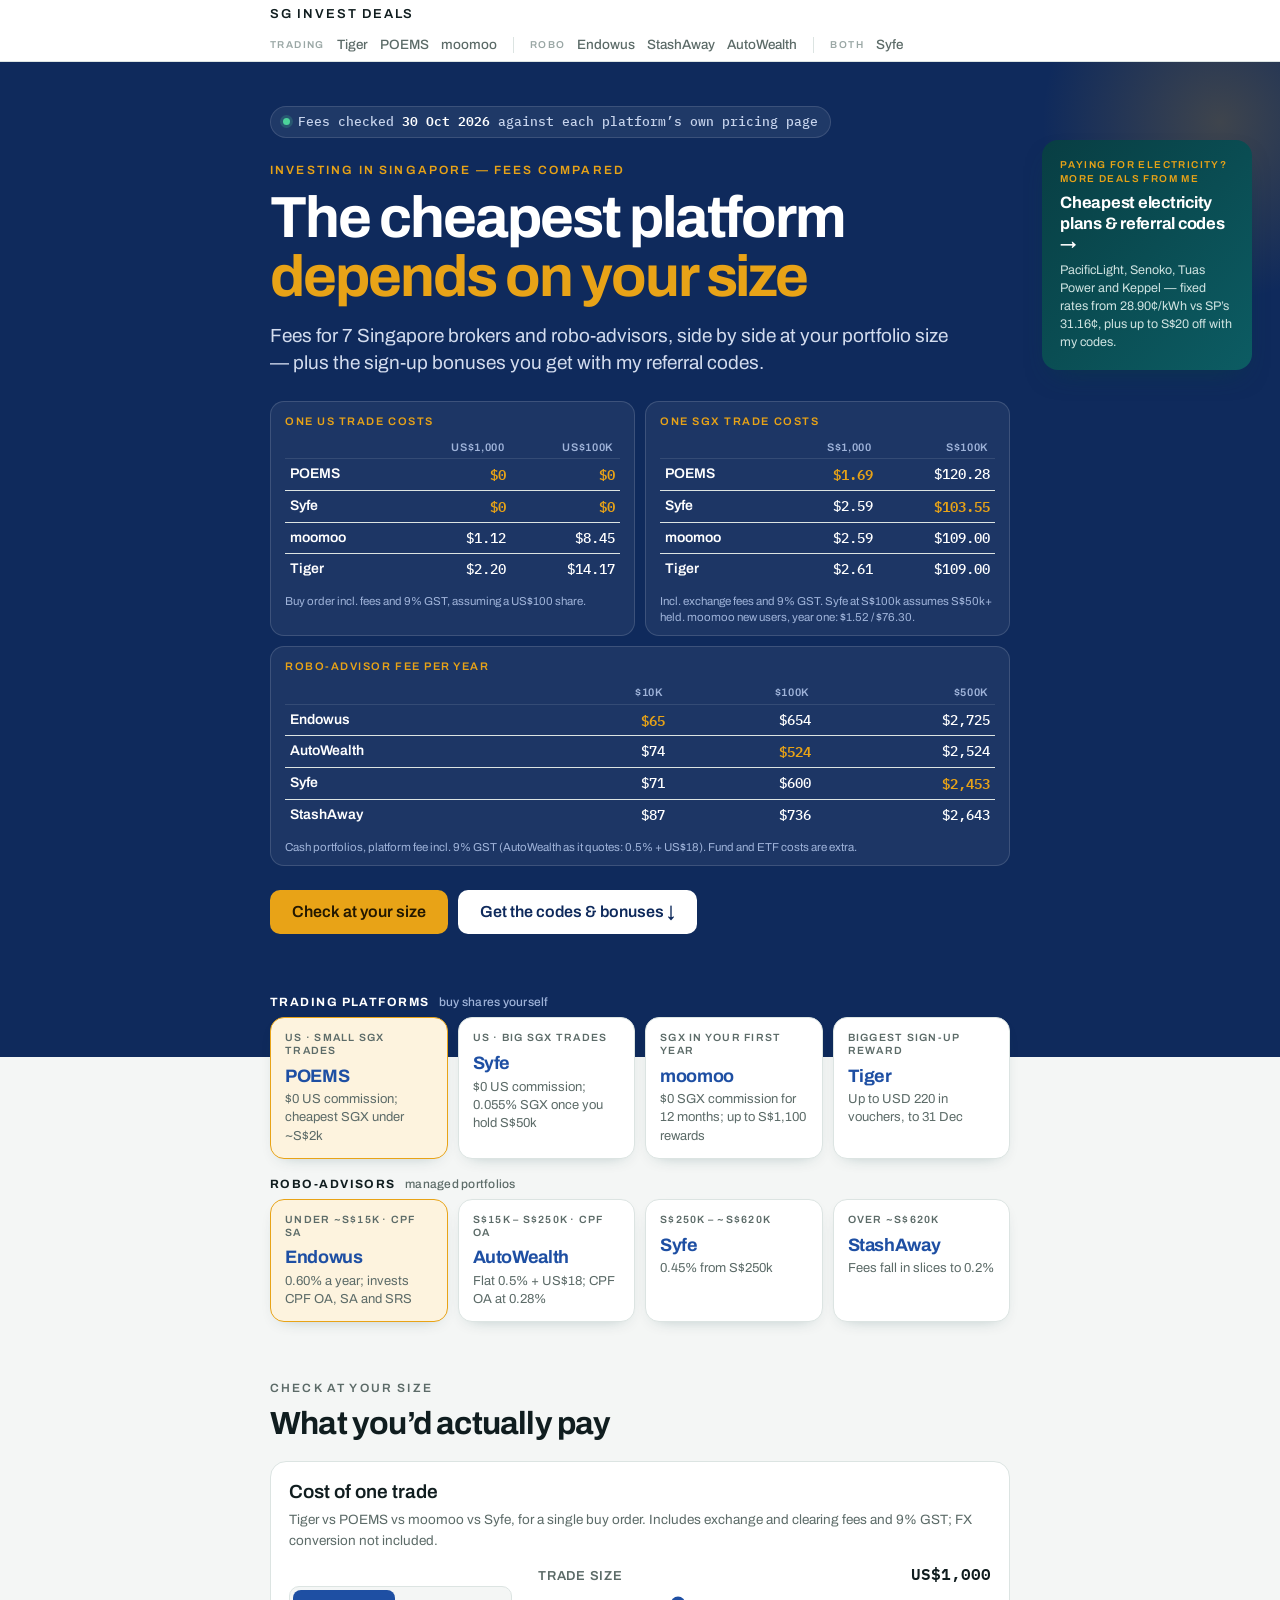
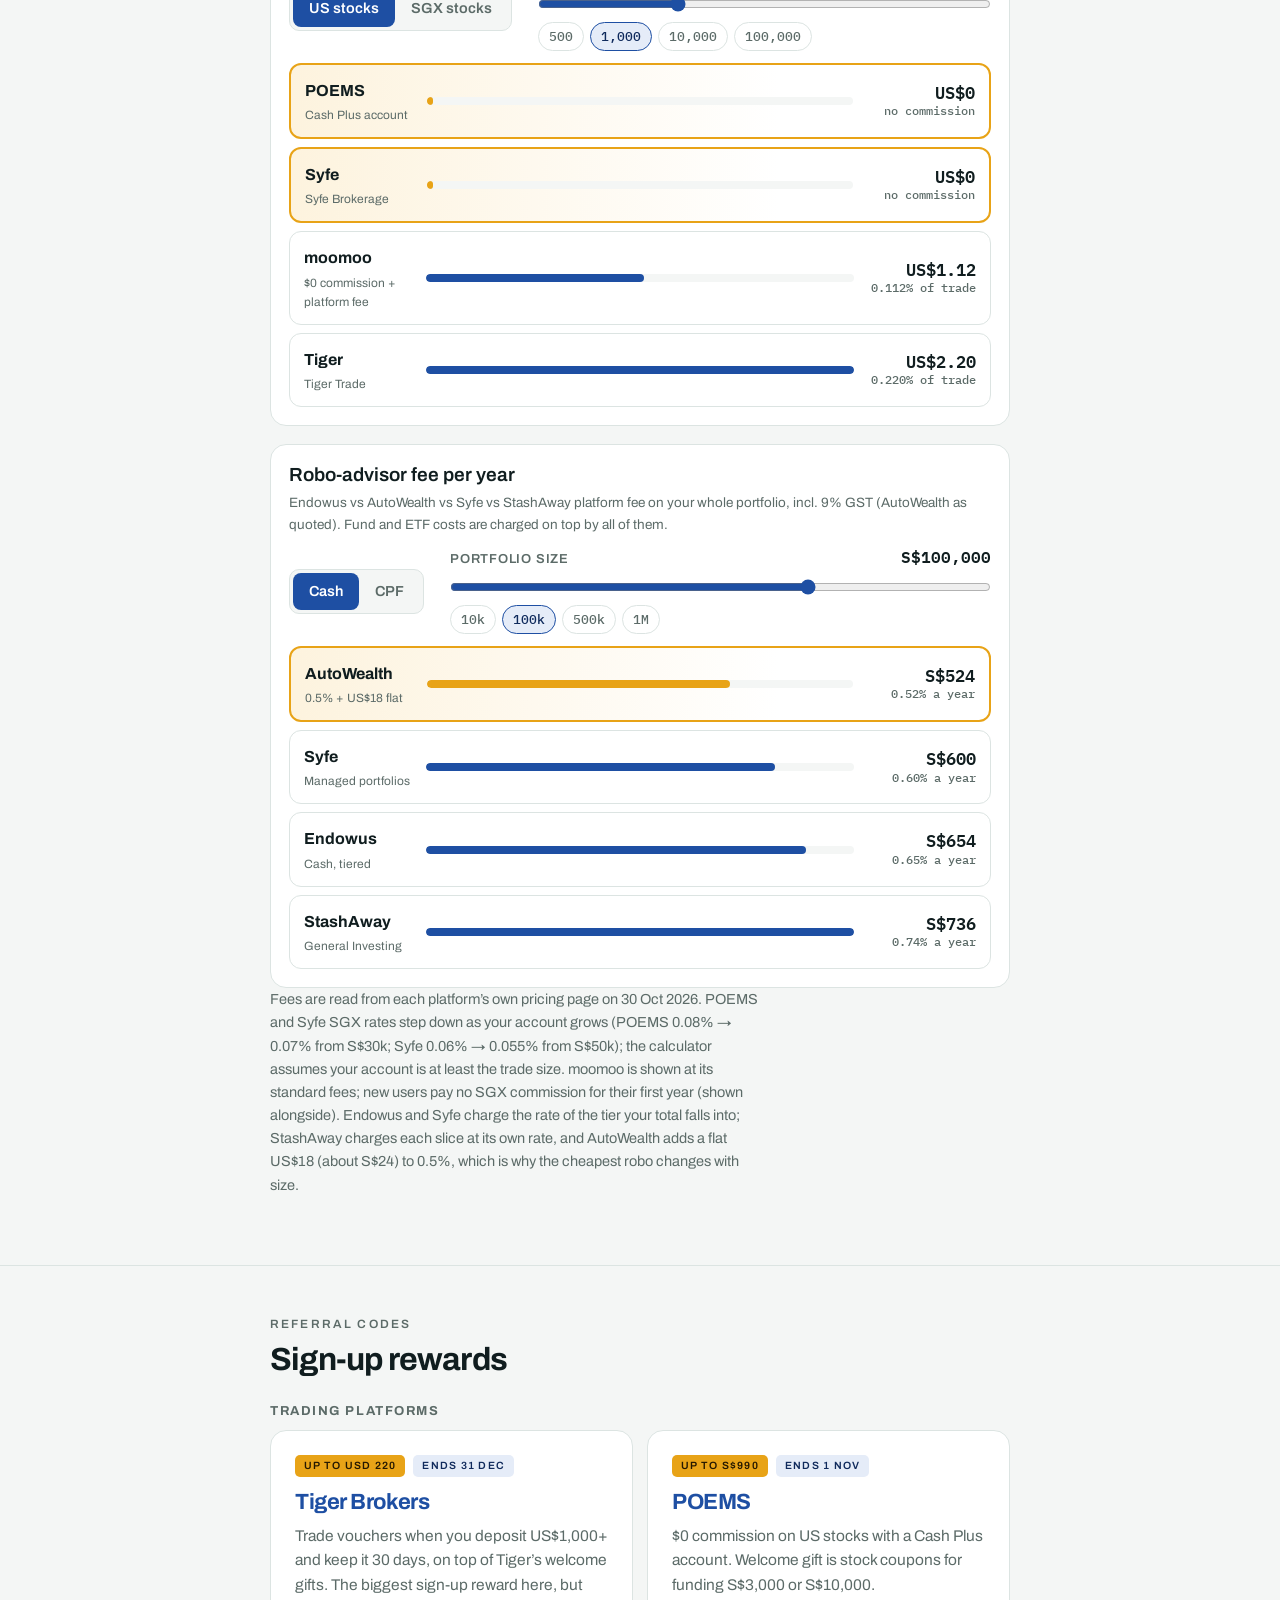
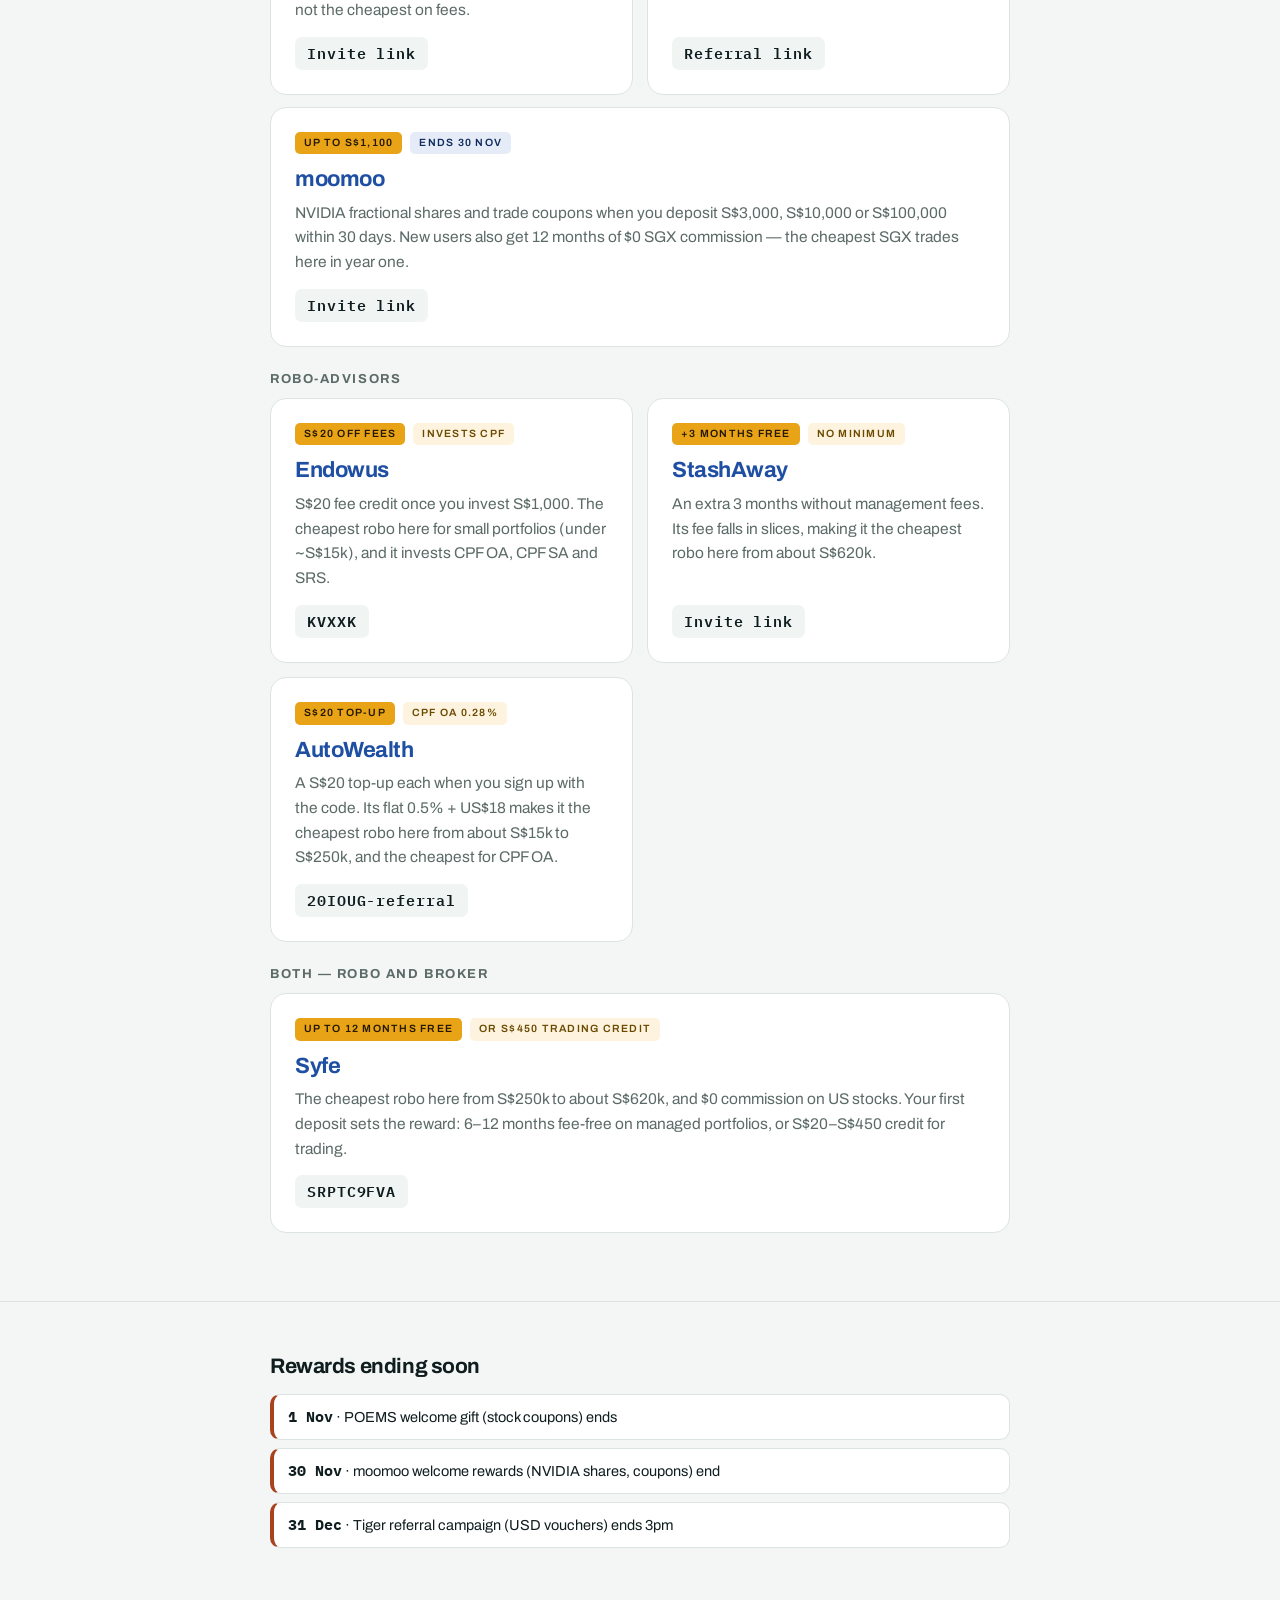
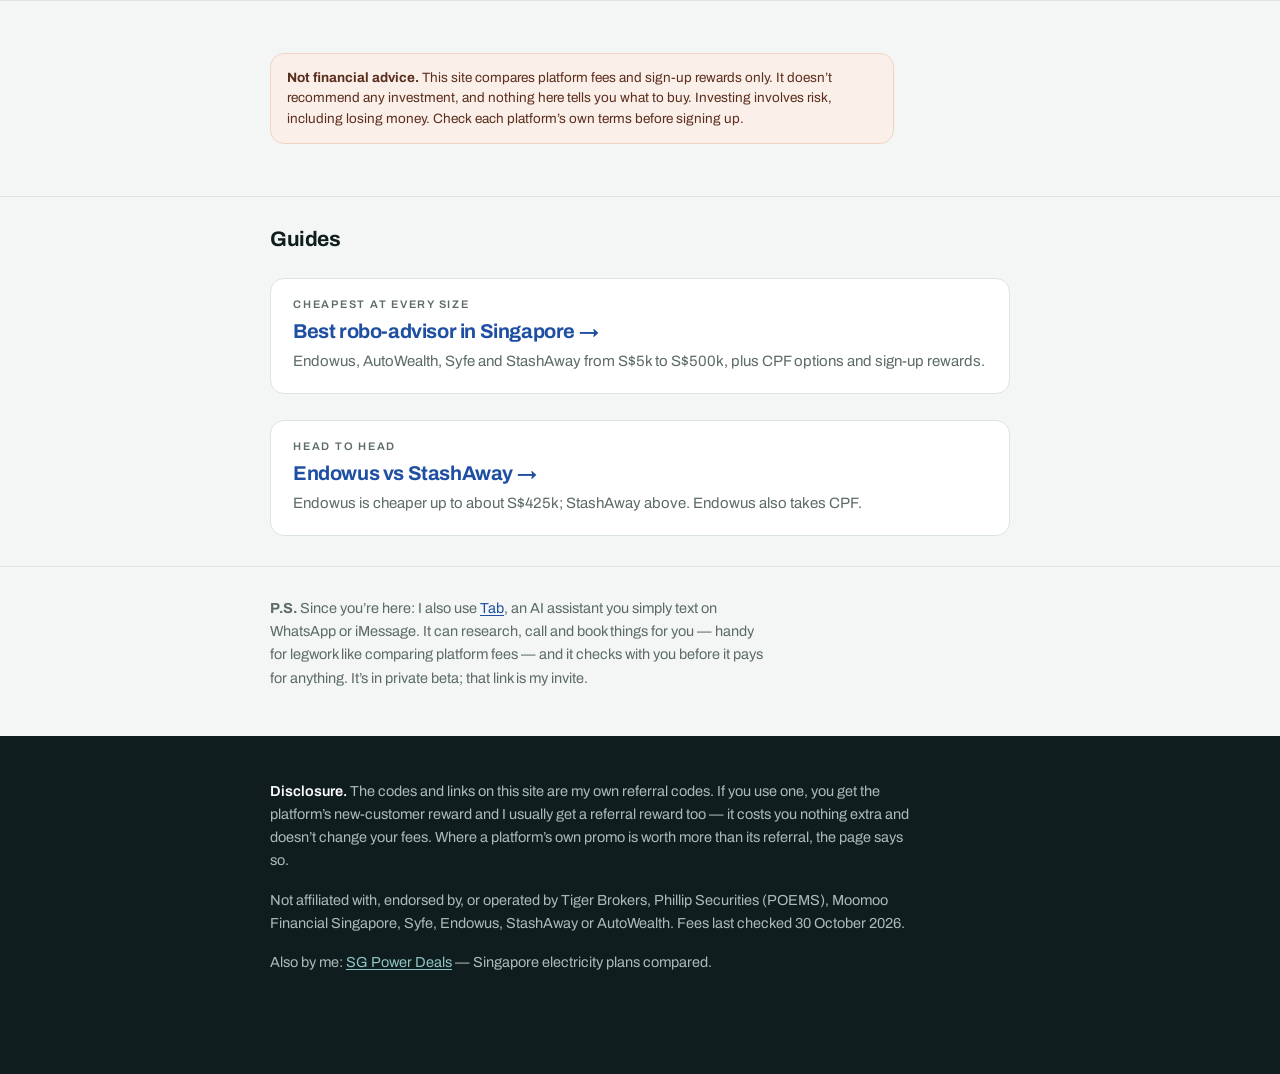
==== index.html @ 42027616 "Homepage P.S.: Tab invite link (counted as action "tab")" ====
<!DOCTYPE html>
<html lang="en-SG">
<head>
<meta charset="utf-8">
<meta name="viewport" content="width=device-width, initial-scale=1">
<!-- =========================================================
     sginvestdeals.com/ — homepage
     Fee rules live in /calc.js (FEES). The hero tables below are
     static: if a fee changes, recompute them with the same rules.
     All figures include 9% GST. Checked 30 Oct 2026.
     ========================================================= -->
<title>Tiger vs POEMS vs moomoo vs Syfe vs Endowus vs StashAway vs AutoWealth — Fees Compared (Oct 2026) | SG Invest Deals</title>
<meta name="description" content="What a S$1,000 or S$100,000 trade costs on Tiger, POEMS, moomoo and Syfe, and what Endowus, AutoWealth, Syfe and StashAway charge a year on your portfolio — checked against each platform's own fee pages, with working referral codes.">
<link rel="canonical" href="https://sginvestdeals.com/">
<meta name="robots" content="index,follow">
<meta property="og:type" content="website">
<meta property="og:title" content="Trading and robo-advisor fees in Singapore, compared at your size">
<meta property="og:description" content="Tiger vs POEMS vs moomoo vs Syfe per trade, Endowus vs AutoWealth vs Syfe vs StashAway per year — at S$1,000 and S$100,000. Plus working referral codes.">
<meta property="og:url" content="https://sginvestdeals.com/">
<meta property="og:locale" content="en_SG">
<meta name="theme-color" content="#0F2A5C">
<link rel="preconnect" href="https://fonts.googleapis.com">
<link rel="preconnect" href="https://fonts.gstatic.com" crossorigin>
<link href="https://fonts.googleapis.com/css2?family=Archivo:wght@400;500;600;700&family=IBM+Plex+Mono:wght@500;600&display=swap" rel="stylesheet">
<link rel="stylesheet" href="/style.css">
</head>
<body class="home">

<div class="masthead"><div class="wrap">
  <a class="brand" href="/">SG Invest Deals</a>
  <nav class="mnav gnav">
    <span class="gl">Trading</span><a href="/tiger-brokers-referral-code/">Tiger</a><a href="/poems-referral-code/">POEMS</a><a href="/moomoo-referral-code/">moomoo</a>
    <span class="sep" aria-hidden="true"></span>
    <span class="gl">Robo</span><a href="/endowus-promo-code/">Endowus</a><a href="/stashaway-referral-code/">StashAway</a><a href="/autowealth-referral-code/">AutoWealth</a>
    <span class="sep" aria-hidden="true"></span>
    <span class="gl">Both</span><a href="/syfe-referral-code/">Syfe</a>
  </nav>
</div></div>

<header class="vhero"><div class="wrap">
  <p class="asof"><span class="dot"></span><span>Fees checked <b>30 Oct 2026</b> against each platform’s own pricing page</span></p>
  <p class="vlabel">Investing in Singapore — fees compared</p>
  <h1 class="vtitle">The cheapest platform <em>depends on your size</em></h1>
  <p class="vsub">Fees for 7 Singapore brokers and robo-advisors, side by side at your portfolio size — plus the sign-up bonuses you get with my referral codes.</p>

  <div class="scale">
    <div class="box">
      <div class="bt">One US trade costs</div>
      <table>
        <thead><tr><th></th><th>US$1,000</th><th>US$100k</th></tr></thead>
        <tbody>
          <tr><td>POEMS</td><td class="w">$0</td><td class="w">$0</td></tr>
          <tr><td>Syfe</td><td class="w">$0</td><td class="w">$0</td></tr>
          <tr><td>moomoo</td><td>$1.12</td><td>$8.45</td></tr>
          <tr><td>Tiger</td><td>$2.20</td><td>$14.17</td></tr>
        </tbody>
      </table>
      <div class="sub">Buy order incl. fees and 9% GST, assuming a US$100 share.</div>
    </div>
    <div class="box">
      <div class="bt">One SGX trade costs</div>
      <table>
        <thead><tr><th></th><th>S$1,000</th><th>S$100k</th></tr></thead>
        <tbody>
          <tr><td>POEMS</td><td class="w">$1.69</td><td>$120.28</td></tr>
          <tr><td>Syfe</td><td>$2.59</td><td class="w">$103.55</td></tr>
          <tr><td>moomoo</td><td>$2.59</td><td>$109.00</td></tr>
          <tr><td>Tiger</td><td>$2.61</td><td>$109.00</td></tr>
        </tbody>
      </table>
      <div class="sub">Incl. exchange fees and 9% GST. Syfe at S$100k assumes S$50k+ held. moomoo new users, year one: $1.52 / $76.30.</div>
    </div>
    <div class="box">
      <div class="bt">Robo-advisor fee per year</div>
      <table>
        <thead><tr><th></th><th>$10k</th><th>$100k</th><th>$500k</th></tr></thead>
        <tbody>
          <tr><td>Endowus</td><td class="w">$65</td><td>$654</td><td>$2,725</td></tr>
          <tr><td>AutoWealth</td><td>$74</td><td class="w">$524</td><td>$2,524</td></tr>
          <tr><td>Syfe</td><td>$71</td><td>$600</td><td class="w">$2,453</td></tr>
          <tr><td>StashAway</td><td>$87</td><td>$736</td><td>$2,643</td></tr>
        </tbody>
      </table>
      <div class="sub">Cash portfolios, platform fee incl. 9% GST (AutoWealth as it quotes: 0.5% + US$18). Fund and ETF costs are extra.</div>
    </div>
  </div>

  <div class="vacts">
    <a class="h-pri" href="#calc">Check at your size</a>
    <a class="h-alt" href="#codes">Get the codes &amp; bonuses ↓</a>
  </div>
</div></header>

<section class="glance"><div class="wrap">
  <div class="ggroups">
    <div class="gg">
      <div class="gh">Trading platforms <span>buy shares yourself</span></div>
      <div class="gcards">
        <a class="gcard" href="/poems-referral-code/">
          <div class="k">US · small SGX trades</div>
          <div class="h">POEMS</div>
          <div class="d">$0 US commission; cheapest SGX under ~S$2k</div>
        </a>
        <a class="gcard" href="/syfe-referral-code/">
          <div class="k">US · big SGX trades</div>
          <div class="h">Syfe</div>
          <div class="d">$0 US commission; 0.055% SGX once you hold S$50k</div>
        </a>
        <a class="gcard" href="/moomoo-referral-code/">
          <div class="k">SGX in your first year</div>
          <div class="h">moomoo</div>
          <div class="d">$0 SGX commission for 12 months; up to S$1,100 rewards</div>
        </a>
        <a class="gcard" href="/tiger-brokers-referral-code/">
          <div class="k">Biggest sign-up reward</div>
          <div class="h">Tiger</div>
          <div class="d">Up to USD 220 in vouchers, to 31 Dec</div>
        </a>
      </div>
    </div>
    <div class="gg">
      <div class="gh">Robo-advisors <span>managed portfolios</span></div>
      <div class="gcards">
        <a class="gcard" href="/endowus-promo-code/">
          <div class="k">Under ~S$15k · CPF SA</div>
          <div class="h">Endowus</div>
          <div class="d">0.60% a year; invests CPF OA, SA and SRS</div>
        </a>
        <a class="gcard" href="/autowealth-referral-code/">
          <div class="k">S$15k – S$250k · CPF OA</div>
          <div class="h">AutoWealth</div>
          <div class="d">Flat 0.5% + US$18; CPF OA at 0.28%</div>
        </a>
        <a class="gcard" href="/syfe-referral-code/">
          <div class="k">S$250k – ~S$620k</div>
          <div class="h">Syfe</div>
          <div class="d">0.45% from S$250k</div>
        </a>
        <a class="gcard" href="/stashaway-referral-code/">
          <div class="k">Over ~S$620k</div>
          <div class="h">StashAway</div>
          <div class="d">Fees fall in slices to 0.2%</div>
        </a>
      </div>
    </div>
  </div>
</div></section>

<section id="calc" class="board-sec"><div class="wrap">
  <p class="kicker">Check at your size</p>
  <h2>What you’d actually pay</h2>

  <div class="calc" id="tradeCalc">
    <h3>Cost of one trade</h3>
    <p class="cap">Tiger vs POEMS vs moomoo vs Syfe, for a single buy order. Includes exchange and clearing fees and 9% GST; FX conversion not included.</p>
    <div class="ctrl">
      <div class="seg" role="tablist" aria-label="Market">
        <button type="button" role="tab" data-mode="us" aria-selected="true">US stocks</button>
        <button type="button" role="tab" data-mode="sg" aria-selected="false">SGX stocks</button>
      </div>
      <div class="use">
        <label for="tAmt">Trade size <output>US$1,000</output></label>
        <input type="range" id="tAmt" min="0" max="1000" step="1">
        <div class="presets">
          <button type="button" data-v="500">500</button>
          <button type="button" data-v="1000">1,000</button>
          <button type="button" data-v="10000">10,000</button>
          <button type="button" data-v="100000">100,000</button>
        </div>
      </div>
    </div>
    <div class="cbars"></div>
  </div>

  <div class="calc" id="roboCalc">
    <h3>Robo-advisor fee per year</h3>
    <p class="cap">Endowus vs AutoWealth vs Syfe vs StashAway platform fee on your whole portfolio, incl. 9% GST (AutoWealth as quoted). Fund and ETF costs are charged on top by all of them.</p>
    <div class="ctrl">
      <div class="seg" role="tablist" aria-label="Money source">
        <button type="button" role="tab" data-mode="cash" aria-selected="true">Cash</button>
        <button type="button" role="tab" data-mode="cpf" aria-selected="false">CPF</button>
      </div>
      <div class="use">
        <label for="rAmt">Portfolio size <output>S$100,000</output></label>
        <input type="range" id="rAmt" min="0" max="1000" step="1">
        <div class="presets">
          <button type="button" data-v="10000">10k</button>
          <button type="button" data-v="100000">100k</button>
          <button type="button" data-v="500000">500k</button>
          <button type="button" data-v="1000000">1M</button>
        </div>
      </div>
    </div>
    <div class="cbars"></div>
  </div>

  <p class="fine">Fees are read from each platform’s own pricing page on 30 Oct 2026. POEMS and Syfe SGX rates step down as your account grows (POEMS 0.08% → 0.07% from S$30k; Syfe 0.06% → 0.055% from S$50k); the calculator assumes your account is at least the trade size. moomoo is shown at its standard fees; new users pay no SGX commission for their first year (shown alongside). Endowus and Syfe charge the rate of the tier your total falls into; StashAway charges each slice at its own rate, and AutoWealth adds a flat US$18 (about S$24) to 0.5%, which is why the cheapest robo changes with size.</p>
</div></section>

<section id="codes" class="codes"><div class="wrap">
  <p class="kicker">Referral codes</p>
  <h2>Sign-up rewards</h2>
  <h3 class="ch">Trading platforms</h3>
  <div class="cgrid">
    <a class="card" href="/tiger-brokers-referral-code/">
      <div class="top"><span class="pill">Up to USD 220</span><span class="pill t">Ends 31 Dec</span></div>
      <h3>Tiger Brokers</h3>
      <p class="d">Trade vouchers when you deposit US$1,000+ and keep it 30 days, on top of Tiger’s welcome gifts. The biggest sign-up reward here, but not the cheapest on fees.</p>
      <span class="code">Invite link</span>
    </a>
    <a class="card" href="/poems-referral-code/">
      <div class="top"><span class="pill">Up to S$990</span><span class="pill t">Ends 1 Nov</span></div>
      <h3>POEMS</h3>
      <p class="d">$0 commission on US stocks with a Cash Plus account. Welcome gift is stock coupons for funding S$3,000 or S$10,000.</p>
      <span class="code">Referral link</span>
    </a>
  </div>
  <a class="card wide" href="/moomoo-referral-code/">
    <div class="top"><span class="pill">Up to S$1,100</span><span class="pill t">Ends 30 Nov</span></div>
    <h3>moomoo</h3>
    <p class="d">NVIDIA fractional shares and trade coupons when you deposit S$3,000, S$10,000 or S$100,000 within 30 days. New users also get 12 months of $0 SGX commission — the cheapest SGX trades here in year one.</p>
    <span class="code">Invite link</span>
  </a>
  <h3 class="ch">Robo-advisors</h3>
  <div class="cgrid">
    <a class="card" href="/endowus-promo-code/">
      <div class="top"><span class="pill">S$20 off fees</span><span class="pill q">Invests CPF</span></div>
      <h3>Endowus</h3>
      <p class="d">S$20 fee credit once you invest S$1,000. The cheapest robo here for small portfolios (under ~S$15k), and it invests CPF OA, CPF SA and SRS.</p>
      <span class="code">KVXXK</span>
    </a>
    <a class="card" href="/stashaway-referral-code/">
      <div class="top"><span class="pill">+3 months free</span><span class="pill q">No minimum</span></div>
      <h3>StashAway</h3>
      <p class="d">An extra 3 months without management fees. Its fee falls in slices, making it the cheapest robo here from about S$620k.</p>
      <span class="code">Invite link</span>
    </a>
    <a class="card" href="/autowealth-referral-code/">
      <div class="top"><span class="pill">S$20 top-up</span><span class="pill q">CPF OA 0.28%</span></div>
      <h3>AutoWealth</h3>
      <p class="d">A S$20 top-up each when you sign up with the code. Its flat 0.5% + US$18 makes it the cheapest robo here from about S$15k to S$250k, and the cheapest for CPF OA.</p>
      <span class="code">20IOUG-referral</span>
    </a>
  </div>
  <h3 class="ch">Both — robo and broker</h3>
  <a class="card wide" href="/syfe-referral-code/">
    <div class="top"><span class="pill">Up to 12 months free</span><span class="pill q">Or S$450 trading credit</span></div>
    <h3>Syfe</h3>
    <p class="d">The cheapest robo here from S$250k to about S$620k, and $0 commission on US stocks. Your first deposit sets the reward: 6–12 months fee-free on managed portfolios, or S$20–S$450 credit for trading.</p>
    <span class="code">SRPTC9FVA</span>
  </a>
  <a class="sister" href="https://sgpowerdeals.com/">
    <div class="k">Paying for electricity? More deals from me</div>
    <div class="h">Cheapest electricity plans &amp; referral codes <span aria-hidden="true">→</span></div>
    <div class="d">PacificLight, Senoko, Tuas Power and Keppel — fixed rates from 28.90¢/kWh vs SP’s 31.16¢, plus up to S$20 off with my codes.</div>
  </a>
</div></section>

<section><div class="wrap">
  <h2 class="sm">Rewards ending soon</h2>
  <ul class="expiring">
    <li><b>1 Nov</b> · POEMS welcome gift (stock coupons) ends</li>
    <li><b>30 Nov</b> · moomoo welcome rewards (NVIDIA shares, coupons) end</li>
    <li><b>31 Dec</b> · Tiger referral campaign (USD vouchers) ends 3pm</li>
  </ul>
</div></section>

<section><div class="wrap">
  <div class="disc"><b>Not financial advice.</b> This site compares platform fees and sign-up rewards only. It doesn’t recommend any investment, and nothing here tells you what to buy. Investing involves risk, including losing money. Check each platform’s own terms before signing up.</div>
</div></section>

<section class="vsec"><div class="wrap">
  <h2 class="sm">Guides</h2>
  <a class="also" href="/best-robo-advisor-singapore/">
    <div class="k">Cheapest at every size</div>
    <div class="h">Best robo-advisor in Singapore →</div>
    <div class="d">Endowus, AutoWealth, Syfe and StashAway from S$5k to S$500k, plus CPF options and sign-up rewards.</div>
  </a>
  <a class="also" href="/endowus-vs-stashaway/">
    <div class="k">Head to head</div>
    <div class="h">Endowus vs StashAway →</div>
    <div class="d">Endowus is cheaper up to about S$425k; StashAway above. Endowus also takes CPF.</div>
  </a>
</div></section>

<section class="vsec"><div class="wrap">
  <p class="fine"><b>P.S.</b> Since you’re here: I also use <a class="ps-tab" href="https://tab.bot/r/4765BA41680D0801" rel="nofollow sponsored noopener" target="_blank">Tab</a>, an AI assistant you simply text on WhatsApp or iMessage. It can research, call and book things for you — handy for legwork like comparing platform fees — and it checks with you before it pays for anything. It’s in private beta; that link is my invite.</p>
</div></section>

<footer><div class="wrap">
  <p><b>Disclosure.</b> The codes and links on this site are my own referral codes. If you use one, you get the platform’s new-customer reward and I usually get a referral reward too — it costs you nothing extra and doesn’t change your fees. Where a platform’s own promo is worth more than its referral, the page says so.</p>
  <p>Not affiliated with, endorsed by, or operated by Tiger Brokers, Phillip Securities (POEMS), Moomoo Financial Singapore, Syfe, Endowus, StashAway or AutoWealth. Fees last checked 30 October 2026.</p>
  <p style="margin:0">Also by me: <a href="https://sgpowerdeals.com/">SG Power Deals</a> — Singapore electricity plans compared.</p>
</div></footer>

<script src="/app.js" defer></script>
<script src="/calc.js" defer></script>
</body>
</html>
---- style.css ----
/* SG Power Deals — shared stylesheet
   Design system: teal = structure, amber = "cheapest / the win",
   clay = warning + "extra you'd pay". Amber ALWAYS means cheapest,
   on every page, so the charts read consistently across the site. */

:root{
  --ink:#101D1F;
  --paper:#F4F6F5;
  --card:#FFFFFF;
  --teal:#0C5C63;
  --teal-deep:#083E43;
  --teal-pale:#E4EEEE;
  --amber:#E8A317;
  --amber-pale:#FDF3DE;
  --clay:#A8431F;
  --clay-pale:#FBEFE9;
  --rule:#DCE4E2;
  --muted:#5C6B68;
  --sans:'Archivo',-apple-system,BlinkMacSystemFont,'Segoe UI',Roboto,sans-serif;
  --mono:'IBM Plex Mono',ui-monospace,SFMono-Regular,Menlo,monospace;
}
*{box-sizing:border-box}
html{-webkit-text-size-adjust:100%;scroll-behavior:smooth}
body{margin:0;background:var(--paper);color:var(--ink);
  font:400 17px/1.6 var(--sans);-webkit-font-smoothing:antialiased}
.wrap{max-width:760px;margin:0 auto;padding:0 20px}

/* ---------- masthead ---------- */
.masthead{border-bottom:1px solid var(--rule);background:var(--card)}
.masthead .wrap{display:flex;align-items:center;justify-content:space-between;
  gap:16px;min-height:56px;padding-top:8px;padding-bottom:8px;flex-wrap:wrap}
.brand{font:600 13px/1 var(--sans);letter-spacing:.14em;text-transform:uppercase;
  color:var(--ink);text-decoration:none;white-space:nowrap}
.mnav{display:flex;gap:16px;font:500 13.5px/1 var(--sans);flex-wrap:wrap}
.mnav a{color:var(--muted);text-decoration:none;white-space:nowrap}
.mnav a:hover{color:var(--teal)}
.mnav a[aria-current="page"]{color:var(--teal);font-weight:600}

/* ---------- hero ---------- */
.hero{background:var(--card);border-bottom:1px solid var(--rule);padding:56px 0 44px}
.eyebrow{font:600 12px/1 var(--sans);letter-spacing:.18em;text-transform:uppercase;
  color:var(--teal);margin:0 0 20px}
h1{font:700 clamp(38px,8.5vw,60px)/1.02 var(--sans);letter-spacing:-.035em;
  margin:0 0 20px;max-width:16ch}
h1 em{font-style:normal;color:var(--teal)}
.thesis{font-size:19px;line-height:1.5;max-width:56ch;margin:0}
.thesis b{font-weight:600}
.checked{font:500 13px/1.5 var(--mono);color:var(--muted);margin:22px 0 0;letter-spacing:.02em}

/* ---------- code slab ---------- */
.slab{background:var(--teal-deep);color:#fff;border-radius:18px;padding:26px 26px 22px;margin:34px 0 0}
.slab .cap{font:600 11px/1 var(--sans);letter-spacing:.18em;text-transform:uppercase;
  color:#8FC4C2;margin-bottom:14px}
.slab .val{font:600 clamp(30px,7.6vw,44px)/1 var(--mono);letter-spacing:.06em;
  word-break:break-all;margin-bottom:6px}
.slab .sub{font-size:15px;color:#B9DAD8;margin-bottom:20px}
.slab .sub b{color:var(--amber);font-weight:600}
.acts{display:flex;gap:10px;flex-wrap:wrap}
.acts>*{font:600 16px/1 var(--sans);border-radius:10px;padding:14px 22px;border:0;
  cursor:pointer;text-decoration:none;display:inline-block;
  transition:transform .12s ease,filter .12s ease}
.acts>*:hover{transform:translateY(-1px);filter:brightness(1.06)}
.acts>*:active{transform:translateY(0)}
.b-copy{background:var(--amber);color:#241800}
.b-go{background:transparent;color:#fff;box-shadow:inset 0 0 0 1.5px rgba(255,255,255,.35)}
.said{font:500 13px/1.4 var(--mono);color:var(--amber);margin-top:14px}
.said:empty{display:none}

/* ---------- sections ---------- */
section{padding:52px 0;border-bottom:1px solid var(--rule)}
section:last-of-type{border-bottom:0}
.kicker{font:600 12px/1 var(--sans);letter-spacing:.18em;text-transform:uppercase;
  color:var(--muted);margin:0 0 12px}
h2{font:700 clamp(24px,4.6vw,32px)/1.15 var(--sans);letter-spacing:-.025em;margin:0 0 14px}
h3{font:600 18px/1.3 var(--sans);margin:32px 0 8px}
p{margin:0 0 16px}
.lede{font-size:18px;max-width:60ch}
.fine{font-size:14.5px;color:var(--muted);max-width:62ch}
a{color:var(--teal);text-decoration-thickness:1px;text-underline-offset:2px}

/* ---------- bill / cost chart ---------- */
.chart{margin:30px 0 18px}
.bar-row{margin-bottom:22px}
.bar-head{display:flex;justify-content:space-between;align-items:baseline;gap:12px;margin-bottom:7px}
.bar-name{font-size:15.5px;font-weight:600;line-height:1.25}
.bar-name span{display:block;font:500 12.5px/1.3 var(--mono);color:var(--muted);letter-spacing:0}
.bar-name .win-tag{display:inline-block;font:600 10px/1 var(--sans);letter-spacing:.12em;
  text-transform:uppercase;background:var(--amber);color:#241800;
  padding:4px 7px;border-radius:4px;margin:5px 0 3px}
.bar-val{font:600 15px/1 var(--mono);white-space:nowrap;text-align:right}
.bar-val i{font-style:normal;display:block;font-size:12.5px;font-weight:500;
  color:var(--clay);margin-top:4px}
.track{height:26px;background:var(--teal-pale);border-radius:5px;overflow:hidden;display:flex}
.fill{height:100%;width:0;transition:width .7s cubic-bezier(.22,1,.36,1)}
.fill.base{background:var(--teal)}
.fill.win{background:var(--amber)}
.fill.gap{background:var(--clay);opacity:.85}
.legend{display:flex;gap:18px;flex-wrap:wrap;font:500 12.5px/1 var(--mono);
  color:var(--muted);margin-top:24px;padding-top:18px;border-top:1px solid var(--rule)}
.legend b{display:inline-block;width:10px;height:10px;border-radius:2px;
  margin-right:6px;vertical-align:-1px}
.sw-amber{background:var(--amber)}
.sw-teal{background:var(--teal)}
.sw-clay{background:var(--clay);opacity:.85}

/* ---------- notices ---------- */
.notice{background:var(--clay-pale);border-left:3px solid var(--clay);
  border-radius:0 12px 12px 0;padding:20px 22px;margin:32px 0}
.notice .t{font:600 12px/1 var(--sans);letter-spacing:.14em;text-transform:uppercase;
  color:var(--clay);margin-bottom:10px}
.notice p{margin:0;font-size:16.5px}
.notice p+p{margin-top:12px}
.notice.time{background:var(--amber-pale);border-left-color:var(--amber)}
.notice.time .t{color:#8A5D00}

/* ---------- steps ---------- */
.steps{list-style:none;counter-reset:s;padding:0;margin:26px 0 0}
.steps li{counter-increment:s;position:relative;padding:0 0 22px 46px;
  border-left:1px solid var(--rule);margin-left:13px}
.steps li:last-child{border-left-color:transparent;padding-bottom:0}
.steps li::before{content:counter(s);position:absolute;left:-13px;top:-2px;
  width:26px;height:26px;border-radius:50%;background:var(--teal);color:#fff;
  font:600 13px/26px var(--mono);text-align:center}
.steps b{display:block;font-weight:600;margin-bottom:2px}
.steps .fine{margin:0}

/* ---------- tables ---------- */
.scroll{overflow-x:auto;-webkit-overflow-scrolling:touch;margin:24px 0 12px;
  border:1px solid var(--rule);border-radius:12px;background:var(--card)}
table{width:100%;border-collapse:collapse;font-size:15px;min-width:460px}
thead th{font:600 11.5px/1.3 var(--sans);letter-spacing:.1em;text-transform:uppercase;
  color:var(--muted);text-align:left;padding:14px 16px;
  border-bottom:1px solid var(--rule);white-space:nowrap}
tbody td{padding:13px 16px;border-bottom:1px solid var(--rule);vertical-align:middle}
tbody tr:last-child td{border-bottom:0}
.num{font:500 15px/1 var(--mono);white-space:nowrap}
.sub-note{font:500 13px/1 var(--mono);color:var(--muted)}
tr.mark{background:var(--amber-pale)}
tr.mark td{font-weight:600}
tr.subj{background:var(--teal-pale)}
tr.subj td{font-weight:600}
.tag{display:inline-block;font:600 10.5px/1 var(--sans);letter-spacing:.1em;
  text-transform:uppercase;padding:5px 8px;border-radius:5px;white-space:nowrap}
.tag.ok{background:var(--teal);color:#fff}
.tag.no{background:#E8EAE9;color:var(--muted)}
.tag.best{background:var(--amber);color:#241800}
caption{caption-side:bottom;text-align:left;font:500 13px/1.5 var(--mono);
  color:var(--muted);padding:14px 16px}

/* ---------- faq ---------- */
.faq{margin-top:26px;border-top:1px solid var(--rule)}
details{border-bottom:1px solid var(--rule)}
summary{cursor:pointer;list-style:none;padding:18px 40px 18px 0;position:relative;
  font-weight:600;font-size:16.5px}
summary::-webkit-details-marker{display:none}
summary::after{content:"";position:absolute;right:8px;top:26px;width:9px;height:9px;
  border-right:1.5px solid var(--teal);border-bottom:1.5px solid var(--teal);
  transform:rotate(45deg);transition:transform .2s}
details[open] summary::after{transform:rotate(-135deg)}
details .body{padding:0 0 20px}
details .body p{margin:0;color:#2A3735;font-size:16px}
details .body p+p{margin-top:12px}
summary:focus-visible,a:focus-visible,button:focus-visible{
  outline:2px solid var(--amber);outline-offset:3px;border-radius:3px}

/* ---------- cross-link ---------- */
.also{display:block;background:var(--card);border:1px solid var(--rule);
  border-radius:14px;padding:20px 22px;text-decoration:none;color:inherit;
  margin-top:26px;transition:border-color .15s ease,transform .15s ease}
.also:hover{border-color:var(--teal);transform:translateY(-2px)}
.also .k{font:600 11px/1 var(--sans);letter-spacing:.16em;text-transform:uppercase;
  color:var(--muted);margin-bottom:9px}
.also .h{font:700 20px/1.2 var(--sans);letter-spacing:-.02em;color:var(--teal);margin-bottom:6px}
.also .d{font-size:15px;color:var(--muted)}

/* ---------- footer ---------- */
footer{background:var(--ink);color:#A9BCB9;padding:44px 0 100px;font-size:14.5px}
footer b{color:#fff;font-weight:600}
footer a{color:#8FC4C2}

/* ---------- sticky code dock ---------- */
.dock{position:fixed;left:0;right:0;bottom:0;z-index:40;background:var(--teal-deep);
  border-top:1px solid rgba(255,255,255,.14);padding:10px 20px;
  display:none;align-items:center;justify-content:space-between;gap:12px}
.dock .c{font:600 17px/1 var(--mono);color:#fff;letter-spacing:.05em}
.dock .c small{display:block;font:500 11px/1.4 var(--sans);color:#8FC4C2;
  letter-spacing:.08em;text-transform:uppercase;margin-top:3px}
.dock button{background:var(--amber);color:#241800;border:0;border-radius:9px;
  padding:12px 18px;font:600 15px/1 var(--sans);cursor:pointer;white-space:nowrap}
.dock a.go{background:var(--amber);color:#241800;border-radius:9px;text-decoration:none;
  padding:12px 18px;font:600 15px/1 var(--sans);white-space:nowrap}
@media (max-width:620px){ .dock{display:flex} footer{padding-bottom:110px} }

/* ---------- homepage ---------- */
.card{display:block;background:var(--card);border:1px solid var(--rule);
  border-radius:16px;padding:24px;text-decoration:none;color:inherit;margin-bottom:16px;
  transition:border-color .15s ease,transform .15s ease}
.card:hover{border-color:var(--teal);transform:translateY(-2px)}
.card .top{display:flex;align-items:center;gap:8px;margin-bottom:12px;flex-wrap:wrap}
.pill{font:600 10.5px/1 var(--sans);letter-spacing:.12em;text-transform:uppercase;
  background:var(--amber);color:#241800;padding:6px 9px;border-radius:5px}
.pill.q{background:var(--amber-pale);color:#6B4A00}
.pill.t{background:var(--teal-pale);color:var(--teal-deep)}
.card h3{font:700 22px/1.2 var(--sans);letter-spacing:-.02em;margin:0 0 8px;color:var(--teal)}
.card .d{font-size:15.5px;color:var(--muted);margin:0 0 14px}
.card .code{font:600 15px/1 var(--mono);letter-spacing:.06em;display:inline-block;
  background:#F0F4F3;padding:9px 12px;border-radius:7px}

@media (max-width:620px){
  .hero{padding:40px 0 34px}
  section{padding:40px 0}
  .slab{padding:22px 20px 20px;border-radius:14px}
  .acts>*{flex:1 1 auto;text-align:center}
  .masthead .wrap{min-height:0;padding-top:12px;padding-bottom:12px}
}
@media (prefers-reduced-motion:reduce){
  *{transition:none!important;animation:none!important}
  html{scroll-behavior:auto}
}

/* ---------- homepage: verdict hero ---------- */
.vhero{background:var(--teal-deep);color:#fff;padding:44px 0 40px;position:relative;overflow:hidden}
.vhero::after{content:"";position:absolute;right:-120px;top:-120px;width:360px;height:360px;
  border-radius:50%;background:radial-gradient(circle,rgba(232,163,23,.22),rgba(232,163,23,0) 70%);pointer-events:none}
.vhero .wrap{position:relative;z-index:1}
.asof{display:inline-flex;align-items:center;gap:8px;font:500 12.5px/1.4 var(--mono);
  color:#B9DAD8;background:rgba(255,255,255,.07);border:1px solid rgba(255,255,255,.12);
  border-radius:999px;padding:6px 12px;margin:0 0 26px}
.asof b{color:#fff;font-weight:600}
.asof .dot{width:7px;height:7px;border-radius:50%;background:#4CD39B;box-shadow:0 0 0 3px rgba(76,211,155,.2);flex:none}
.vlabel{font:600 12px/1 var(--sans);letter-spacing:.18em;text-transform:uppercase;color:var(--amber);margin:0 0 12px}
.vtitle{font:700 clamp(36px,8vw,58px)/1.02 var(--sans);letter-spacing:-.035em;margin:0 0 26px;max-width:none}
.vtitle em{font-style:normal;color:#8FC4C2;display:block}
.vstats{display:grid;grid-template-columns:repeat(3,1fr);gap:10px;margin:0 0 26px}
.vstat{background:rgba(255,255,255,.06);border:1px solid rgba(255,255,255,.12);border-radius:14px;padding:16px 16px 14px}
.vstat .n{font:600 clamp(24px,5vw,32px)/1 var(--mono);letter-spacing:-.01em;margin-bottom:8px}
.vstat .l{font-size:13.5px;line-height:1.35;color:#B9DAD8}
.vstat.hi{background:var(--amber);border-color:var(--amber);color:#241800}
.vstat.hi .l{color:#4A3500}
.vacts{display:flex;gap:10px;flex-wrap:wrap}
.vacts>*{font:600 16px/1 var(--sans);border-radius:10px;padding:14px 22px;text-decoration:none;display:inline-block}
.vfine{font-size:13px;line-height:1.5;color:#8FC4C2;margin:18px 0 0;max-width:62ch}

/* ---------- homepage: at-a-glance cards ---------- */
.glance{padding:0 0 8px;border-bottom:0;margin-top:-1px;background:linear-gradient(var(--teal-deep) 0 34px,var(--paper) 34px)}
.gcards{display:grid;grid-template-columns:repeat(4,1fr);gap:10px}
.gcard{display:block;background:var(--card);border:1px solid var(--rule);border-radius:14px;
  padding:14px 14px 13px;text-decoration:none;color:inherit;box-shadow:0 6px 18px -12px rgba(8,62,67,.45);
  transition:transform .15s ease,border-color .15s ease}
.gcard:hover{transform:translateY(-2px);border-color:var(--teal)}
.gcard .k{font:600 10.5px/1.2 var(--sans);letter-spacing:.12em;text-transform:uppercase;color:var(--muted);margin-bottom:8px}
.gcard .h{font:700 18px/1.15 var(--sans);letter-spacing:-.02em;color:var(--teal);margin-bottom:4px}
.gcard .d{font-size:13px;line-height:1.4;color:var(--muted)}
.gcard:first-child{border-color:var(--amber);background:var(--amber-pale)}

/* ---------- homepage: comparison board ---------- */
.ctrl{background:var(--card);border:1px solid var(--rule);border-radius:16px;padding:18px;margin:22px 0 12px;
  display:grid;grid-template-columns:auto 1fr;gap:18px 26px;align-items:center}
.seg{display:inline-flex;background:var(--paper);border:1px solid var(--rule);border-radius:10px;padding:3px}
.seg button{font:600 14.5px/1 var(--sans);border:0;background:transparent;color:var(--muted);
  padding:11px 16px;border-radius:8px;cursor:pointer}
.seg button[aria-selected="true"]{background:var(--teal);color:#fff}
.use label{display:flex;justify-content:space-between;align-items:baseline;font:600 13px/1 var(--sans);
  letter-spacing:.06em;text-transform:uppercase;color:var(--muted);margin-bottom:10px}
.use output{font:600 16px/1 var(--mono);color:var(--ink);letter-spacing:0;text-transform:none}
.use input[type=range]{width:100%;accent-color:var(--teal);margin:0 0 10px}
.presets{display:flex;gap:6px;flex-wrap:wrap}
.presets button{font:500 12.5px/1 var(--mono);border:1px solid var(--rule);background:var(--card);color:var(--muted);
  padding:7px 10px;border-radius:999px;cursor:pointer}
.presets button.on{background:var(--teal-pale);border-color:var(--teal);color:var(--teal-deep)}
.board{list-style:none;margin:0;padding:0;display:grid;gap:8px}
.board .row>a,.board .row{display:grid;grid-template-columns:36px 1fr auto;gap:14px;align-items:center;
  text-decoration:none;color:inherit}
.board .row{background:var(--card);border:1px solid var(--rule);border-radius:14px;padding:14px 16px;
  transition:border-color .15s ease}
.board .row>a{grid-column:1/-1}
.board .row:hover{border-color:var(--teal)}
.board .row.best{border:2px solid var(--amber);background:linear-gradient(90deg,var(--amber-pale),var(--card) 70%)}
.rk{width:32px;height:32px;border-radius:50%;display:grid;place-items:center;font:600 14px/1 var(--mono);
  background:var(--paper);color:var(--muted)}
.row.best .rk{background:var(--amber);color:#241800}
.who b{display:block;font:700 17px/1.2 var(--sans);letter-spacing:-.01em}
.who span{display:block;font-size:14px;color:var(--ink);margin-top:2px}
.who small{display:block;font-size:12.5px;line-height:1.35;color:var(--muted);margin-top:3px}
.sbar{height:6px;border-radius:3px;background:var(--paper);margin-top:9px;overflow:hidden;max-width:320px}
.sbar i{display:block;height:100%;background:var(--teal);border-radius:3px;transition:width .35s ease}
.row.best .sbar i{background:var(--amber)}
.tot{text-align:right}
.tot b{display:block;font:600 19px/1.1 var(--mono)}
.tot span{display:block;font:500 12.5px/1.3 var(--mono);color:var(--clay);margin-top:4px;white-space:nowrap}
.row.best .tot span{color:#2E7D5B}
.spline{font-size:14px;color:var(--muted);padding:12px 16px;border:1px dashed var(--rule);border-radius:12px;margin:8px 0 18px}
.spline b{color:var(--ink);font-family:var(--mono);font-weight:600}

/* ---------- homepage: code cards grid ---------- */
.cgrid{display:grid;grid-template-columns:1fr 1fr;gap:14px;margin-top:20px}
.cgrid .card{margin:0;display:flex;flex-direction:column}
.cgrid .card .d{flex:1}
.cgrid .card .code{align-self:flex-start}

@media (max-width:720px){
  .gcards{grid-template-columns:1fr 1fr}
  .ctrl{grid-template-columns:1fr}
  .cgrid{grid-template-columns:1fr}
}
@media (max-width:520px){
  .vstats{grid-template-columns:1fr 1fr}
  .vstat.hi{grid-column:1/-1}
  .board .row>a,.board .row{grid-template-columns:28px 1fr auto;gap:10px}
  .board .row{padding:12px}
  .rk{width:26px;height:26px;font-size:12.5px}
  .tot b{font-size:16px}
  .vacts>*{flex:1 1 auto;text-align:center}
}

/* ---------- retailer pages v2: condensed hero ---------- */
.rhero{background:var(--teal-deep);color:#fff;padding:30px 0 30px;position:relative;overflow:hidden}
.rhero::after{content:"";position:absolute;right:-140px;top:-140px;width:380px;height:380px;border-radius:50%;
  background:radial-gradient(circle,rgba(232,163,23,.2),rgba(232,163,23,0) 70%);pointer-events:none}
.rhero .wrap{position:relative;z-index:1}
.rhero .asof{margin-bottom:18px}
.rtitle{font:700 clamp(28px,6vw,42px)/1.08 var(--sans);letter-spacing:-.03em;margin:0 0 12px}
.rtitle em{font-style:normal;color:var(--amber)}
.rsub{font-size:17px;line-height:1.5;color:#CFE3E1;margin:0 0 20px;max-width:58ch}
.rsub b{color:#fff;font-weight:600}
.rslab{background:rgba(255,255,255,.07);border:1px solid rgba(255,255,255,.16);border-radius:16px;
  padding:16px 18px;display:flex;align-items:center;justify-content:space-between;gap:14px 20px;flex-wrap:wrap;margin:0 0 12px}
.rslab .cap{font:600 10.5px/1 var(--sans);letter-spacing:.16em;text-transform:uppercase;color:#8FC4C2;margin-bottom:8px}
.rslab .val{font:600 clamp(26px,6vw,34px)/1 var(--mono);letter-spacing:.06em}
.rslab .acts>*{padding:13px 18px;font-size:15px}
.rslab .said{flex-basis:100%;margin-top:0}
.rhero .vstats{margin:0}
.rhero .vstat{padding:13px 14px 12px}
.rhero .vstat .n{font-size:clamp(20px,4.4vw,26px);margin-bottom:6px}
.rhero .vstat .l{font-size:12.5px}

/* verdict + quick steps */
.vsec{padding:30px 0;border-bottom:1px solid var(--rule)}
h2.sm{font:700 21px/1.2 var(--sans);letter-spacing:-.02em;margin:0 0 14px}
.verdict{display:grid;grid-template-columns:1fr 1fr;gap:10px}
.vcol{background:var(--card);border:1px solid var(--rule);border-radius:14px;padding:14px 16px}
.vcol .t{font:700 13px/1 var(--sans);letter-spacing:.08em;text-transform:uppercase;margin-bottom:10px}
.vcol.yes{border-top:4px solid #2E7D5B}.vcol.yes .t{color:#2E7D5B}
.vcol.no{border-top:4px solid var(--clay)}.vcol.no .t{color:var(--clay)}
.vcol ul{margin:0;padding:0;list-style:none;display:grid;gap:7px}
.vcol li{font-size:14.5px;line-height:1.4;padding-left:16px;position:relative}
.vcol li::before{content:"";position:absolute;left:0;top:.55em;width:6px;height:6px;border-radius:50%;background:currentColor;opacity:.35}
.vcol li b{font-weight:600}
.qsteps{list-style:none;margin:14px 0 0;padding:0;display:grid;grid-template-columns:repeat(3,1fr);gap:10px;counter-reset:q}
.qsteps li{counter-increment:q;background:var(--card);border:1px solid var(--rule);border-radius:14px;padding:12px 14px;font-size:13.5px;line-height:1.4;color:var(--muted)}
.qsteps li::before{content:counter(q);display:inline-grid;place-items:center;width:22px;height:22px;border-radius:50%;
  background:var(--teal);color:#fff;font:600 12px/1 var(--mono);margin-bottom:8px}
.qsteps li b{display:block;color:var(--ink);font-size:14.5px;margin-bottom:2px}
.vsec .scroll{margin-top:0}
.ranklink{display:inline-block;margin-top:12px;font:600 14.5px/1.3 var(--sans);color:var(--teal);text-decoration:none}
.ranklink:hover{text-decoration:underline}

/* collapsed full details */
.more{background:var(--card);border:1px solid var(--rule);border-radius:14px;margin-bottom:8px;overflow:hidden}
.more>summary{cursor:pointer;list-style:none;padding:14px 44px 14px 16px;font:600 15.5px/1.35 var(--sans);position:relative}
.more>summary::-webkit-details-marker{display:none}
.more>summary::after{content:"+";position:absolute;right:16px;top:50%;transform:translateY(-50%);
  width:auto;height:auto;border:0;font:500 22px/1 var(--mono);color:var(--teal)}
.more[open]>summary::after{content:"–";transform:translateY(-50%)}
.more{border-bottom:1px solid var(--rule)}
.more>.in{padding:0 16px 16px}
.more .in h3{font-size:17px}
.more .in .chart{margin-top:8px}

@media (max-width:620px){
  .rhero{padding:22px 0 24px}
  .rslab{padding:14px}
  .rslab .acts{width:100%}
  .verdict,.qsteps{grid-template-columns:1fr}
  .qsteps li{display:grid;grid-template-columns:30px 1fr;column-gap:8px;padding:11px 12px}
  .qsteps li::before{margin:0;grid-row:span 2}
  .rhero .vstats{grid-template-columns:repeat(3,1fr);gap:6px}
  .rhero .vstat.hi{grid-column:auto}
  .rhero .vstat{padding:10px 9px}
  .rhero .vstat .n{font-size:18px}
  .rhero .vstat .l{font-size:11.5px}
}
.more .in .lede{font-size:16px}
.more .in .notice{margin-top:4px}

/* ---------- SG Invest Deals: brand tokens (navy instead of teal) ---------- */
:root{
  --teal:#1E4FA3;
  --teal-deep:#0F2A5C;
  --teal-pale:#E5ECF8;
}
.vstat .l,.rsub,.asof{color:#C6D3EC}
.rsub b,.asof b{color:#fff}
.vtitle em,.rtitle em{color:var(--amber)}

/* hero scale tables */
.scale{display:grid;grid-template-columns:minmax(0,1.15fr) minmax(0,1fr);gap:10px;margin:0 0 24px}
.scale .box{background:rgba(255,255,255,.06);border:1px solid rgba(255,255,255,.14);border-radius:14px;padding:14px 14px 10px}
.scale .bt{font:600 11px/1 var(--sans);letter-spacing:.14em;text-transform:uppercase;color:var(--amber);margin-bottom:10px}
.scale table{width:100%;table-layout:auto;min-width:0;border-collapse:collapse;background:transparent;border:0;font-size:14px}
.scale th{font:600 11px/1.2 var(--sans);letter-spacing:.06em;text-transform:uppercase;color:#9FB3D9;text-align:right;padding:4px 6px;border:0;background:transparent}
.scale th:first-child{text-align:left}
.scale td{padding:7px 5px;white-space:nowrap;border-top:1px solid rgba(255,255,255,.1);text-align:right;font:500 14px/1.2 var(--mono);color:#fff;background:transparent}
.scale td:first-child{text-align:left;font-family:var(--sans);font-weight:600}
.scale td.w{color:var(--amber);font-weight:600}
.scale .sub{font-size:11.5px;line-height:1.4;color:#9FB3D9;margin-top:8px}

/* calculators */
.calc{background:var(--card);border:1px solid var(--rule);border-radius:16px;padding:18px;margin-top:18px}
.calc h3{margin:0 0 4px;font-size:19px}
.calc .cap{font-size:13.5px;color:var(--muted);margin:0 0 14px}
.calc .ctrl{margin:0 0 12px;border:0;padding:0;background:transparent}
.cbars{display:grid;gap:8px}
.cbar{display:grid;grid-template-columns:110px 1fr 110px;gap:12px;align-items:center;text-decoration:none;color:inherit;
  border:1px solid var(--rule);border-radius:12px;padding:12px 14px}
.cbar:hover{border-color:var(--teal)}
.cbar.best{border:2px solid var(--amber);background:linear-gradient(90deg,var(--amber-pale),var(--card) 70%)}
.cbar b{font:700 16px/1.2 var(--sans)}
.cbar small{display:block;font-size:12px;color:var(--muted);font-weight:400;margin-top:2px}
.cbar .tr{height:8px;background:var(--paper);border-radius:4px;overflow:hidden}
.cbar .tr i{display:block;height:100%;background:var(--teal);border-radius:4px;transition:width .3s}
.cbar.best .tr i{background:var(--amber)}
.cbar .v{text-align:right;font:600 17px/1.15 var(--mono)}
.cbar .v span{display:block;font:500 11.5px/1.3 var(--mono);color:var(--muted);margin-top:2px}
.cbar.na .v{color:var(--muted);font-size:13px}
.disc{background:var(--clay-pale);border:1px solid #F0D3C6;border-radius:14px;padding:14px 16px;font-size:13.5px;line-height:1.5;color:#5A2E1C}
.expiring{list-style:none;margin:0;padding:0;display:grid;gap:8px}
.expiring li{background:var(--card);border:1px solid var(--rule);border-left:4px solid var(--clay);border-radius:10px;padding:10px 14px;font-size:14.5px}
.expiring li b{font-family:var(--mono)}
@media (max-width:720px){ .scale{grid-template-columns:1fr} }
@media (max-width:520px){ .cbar{grid-template-columns:80px 1fr 92px;gap:8px;padding:10px} .cbar .v{font-size:15px} }

/* grouped nav + grouped cards */
.gnav{align-items:center;gap:12px}
.gnav .gl{font:600 10px/1 var(--sans);letter-spacing:.14em;text-transform:uppercase;color:#9AA7A5}
.gnav .sep{width:1px;height:16px;background:var(--rule);margin:0 4px}
.ggroups{display:grid;grid-template-columns:1fr 1fr;gap:14px}
.gg .gh{font:700 12px/1.2 var(--sans);letter-spacing:.12em;text-transform:uppercase;color:#fff;margin:0 0 8px}
.gg .gh span{font-weight:500;letter-spacing:.02em;text-transform:none;color:#9FB3D9;margin-left:6px}
.gcards.two{grid-template-columns:1fr 1fr}
.glance{padding-top:22px;background:linear-gradient(var(--teal-deep) 0 84px,var(--paper) 84px)}
h3.ch{font:700 13px/1 var(--sans);letter-spacing:.12em;text-transform:uppercase;color:var(--muted);margin:26px 0 0}
h3.ch+.cgrid{margin-top:12px}
@media (max-width:720px){
  .ggroups{grid-template-columns:1fr}
  .gg+.gg .gh{color:var(--ink)} .gg+.gg .gh span{color:var(--muted)}
}
@media (max-width:420px){ .gnav{gap:7px;font-size:12.5px} .gnav .gl{font-size:9px;letter-spacing:.1em} .gnav .sep{margin:0 1px} }
@media (max-width:350px){ .gnav .gl{display:none} }

/* five platforms: stacked groups of three */
.ggroups{grid-template-columns:1fr;gap:18px}
.gcards.three{grid-template-columns:repeat(3,1fr)}
.gg+.gg .gh{color:var(--ink)} .gg+.gg .gh span{color:var(--muted)}
.card.wide{margin-top:12px}
@media (max-width:620px){ .gcards.three{grid-template-columns:1fr 1fr} .gcards.three .gcard:last-child{grid-column:1/-1} }
/* sister link to sgpowerdeals.com: teal (its brand) so it stands apart; side card on wide screens */
.sister{display:block;margin-top:16px;padding:18px 20px;border-radius:16px;text-decoration:none;color:#fff;
  background:linear-gradient(135deg,#083E43,#0C5C63);box-shadow:0 12px 28px -14px rgba(8,62,67,.75);transition:transform .15s ease}
.sister:hover{transform:translateY(-2px)}
.sister .k{font:600 11px/1.3 var(--sans);letter-spacing:.16em;text-transform:uppercase;color:var(--amber);margin-bottom:8px}
.sister .h{font:700 19px/1.25 var(--sans);letter-spacing:-.015em;margin-bottom:6px}
.sister .d{font-size:14px;line-height:1.45;color:#CFE3E1}
@media (min-width:1240px){
  .sister{position:fixed;top:140px;right:24px;width:210px;margin:0;padding:18px;z-index:30}
  .sister:hover{transform:translateY(-3px)}
  .sister .k{font-size:10px;letter-spacing:.14em;line-height:1.35}
  .sister .h{font-size:16.5px}
  .sister .d{font-size:12.5px;line-height:1.45}
}
/* wide screens (laptops and up): use more of the width; keep prose at reading width; dock the side card next to the content */
@media (min-width:1240px){
  :root{--w:min(1080px, calc(100vw - 500px))}
  .wrap{max-width:var(--w)}
  .faq p,details.more p,.disc{max-width:78ch}
  footer p{max-width:80ch}
  .sister{left:calc(50% + var(--w) / 2 + 12px);right:auto}
}
/* hero: US trade / SGX trade / robo in three equal boxes */
.scale{grid-template-columns:repeat(3,minmax(0,1fr))}
@media (max-width:1399px){ .scale{grid-template-columns:repeat(2,minmax(0,1fr))} .scale .box:last-child{grid-column:1/-1} }
@media (max-width:720px){ .scale{grid-template-columns:1fr} .scale .box:last-child{grid-column:auto} }

/* ---------- homepage hero: one-line overview + equal-weight CTAs (26 Oct 2026) ---------- */
.vsub{font-size:clamp(16px,2.2vw,19px);line-height:1.45;color:#D3DCEE;max-width:62ch;margin:-10px 0 24px}
.h-pri{background:var(--amber);color:#241800}
.h-alt{background:#fff;color:#0F2A5C}
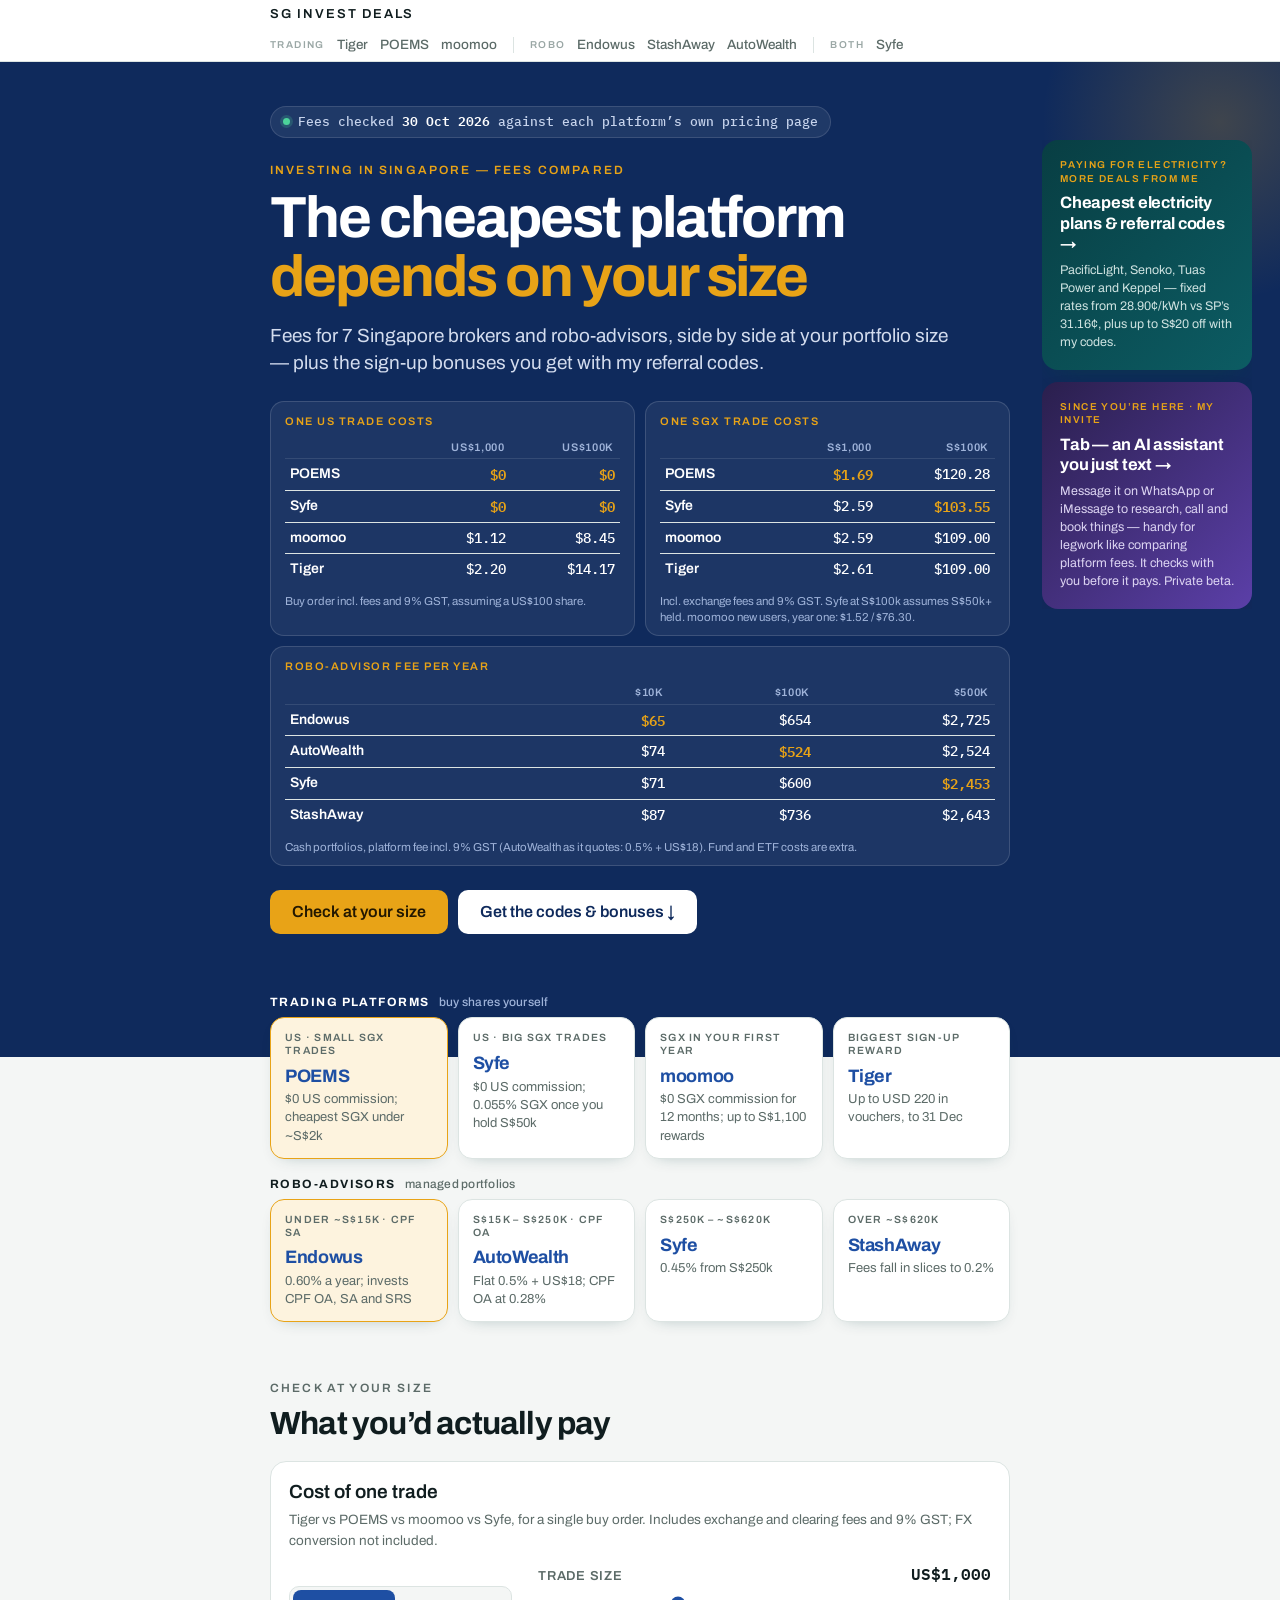
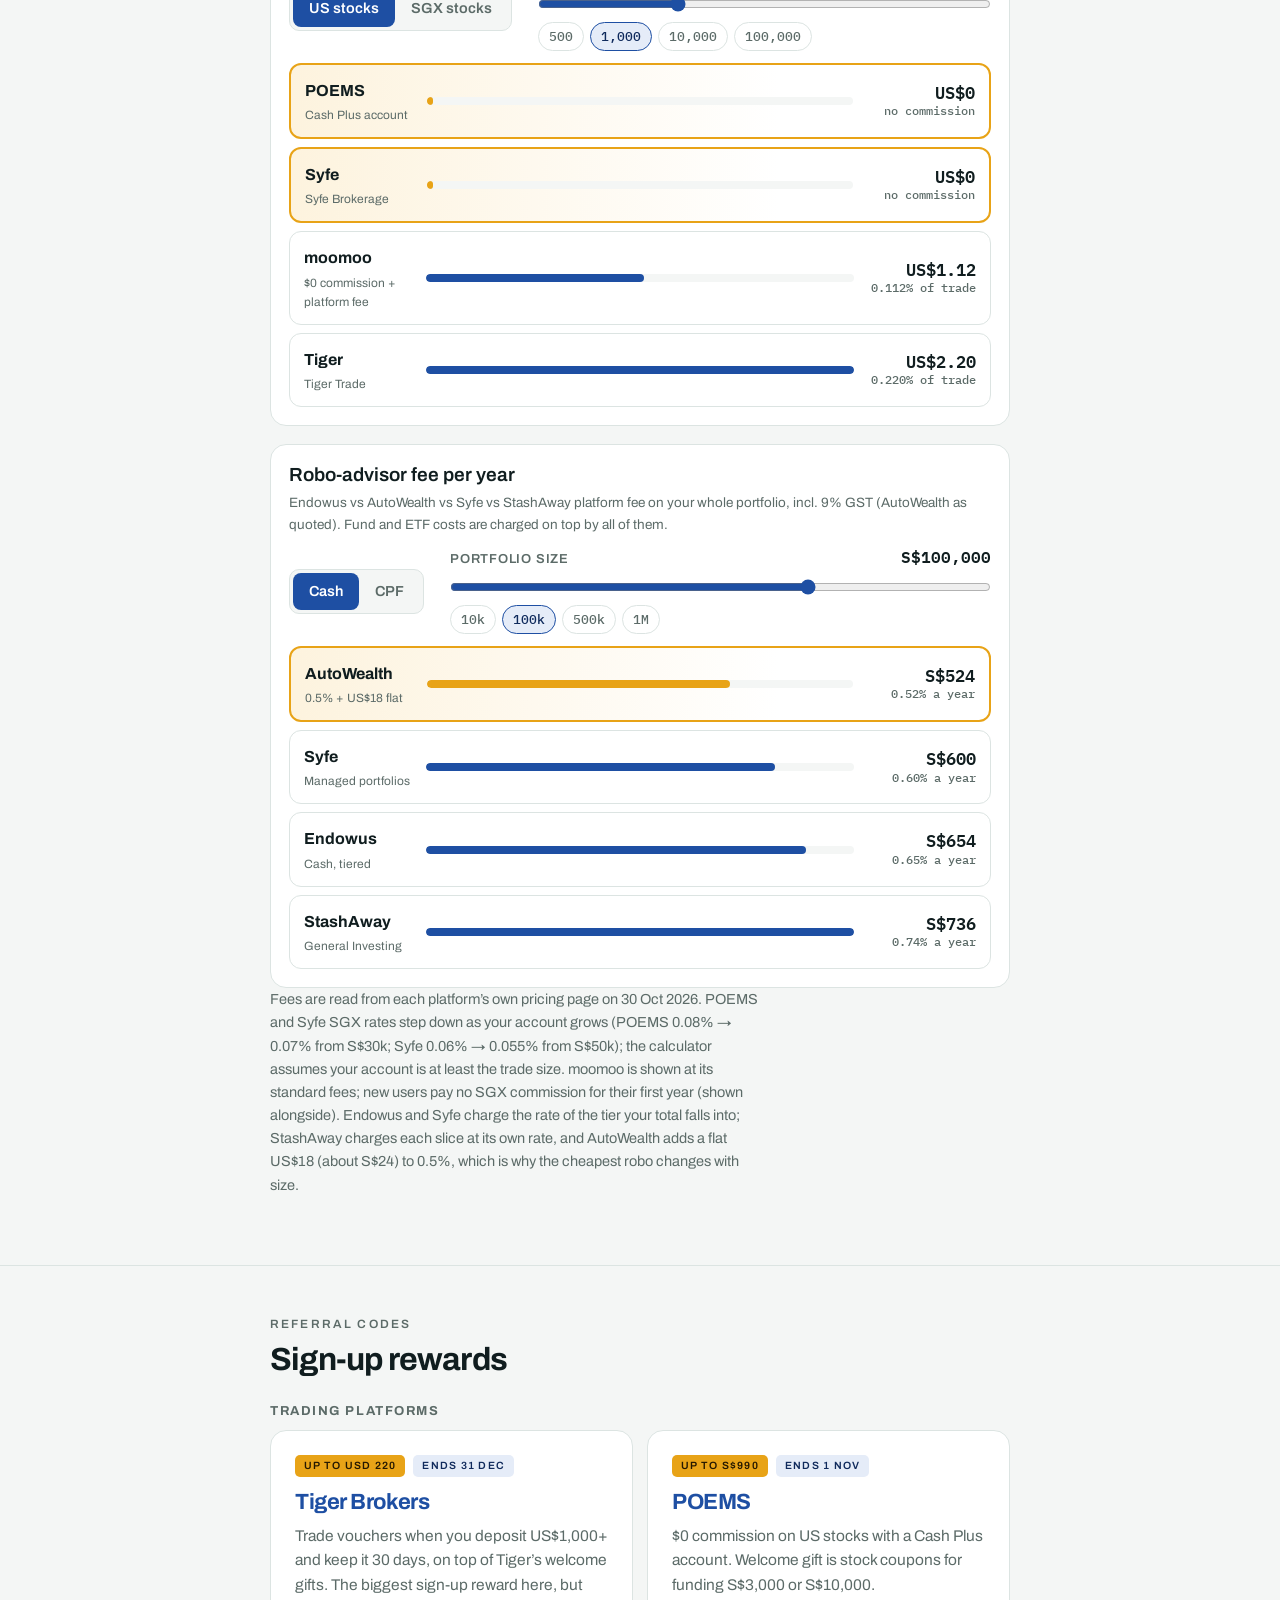
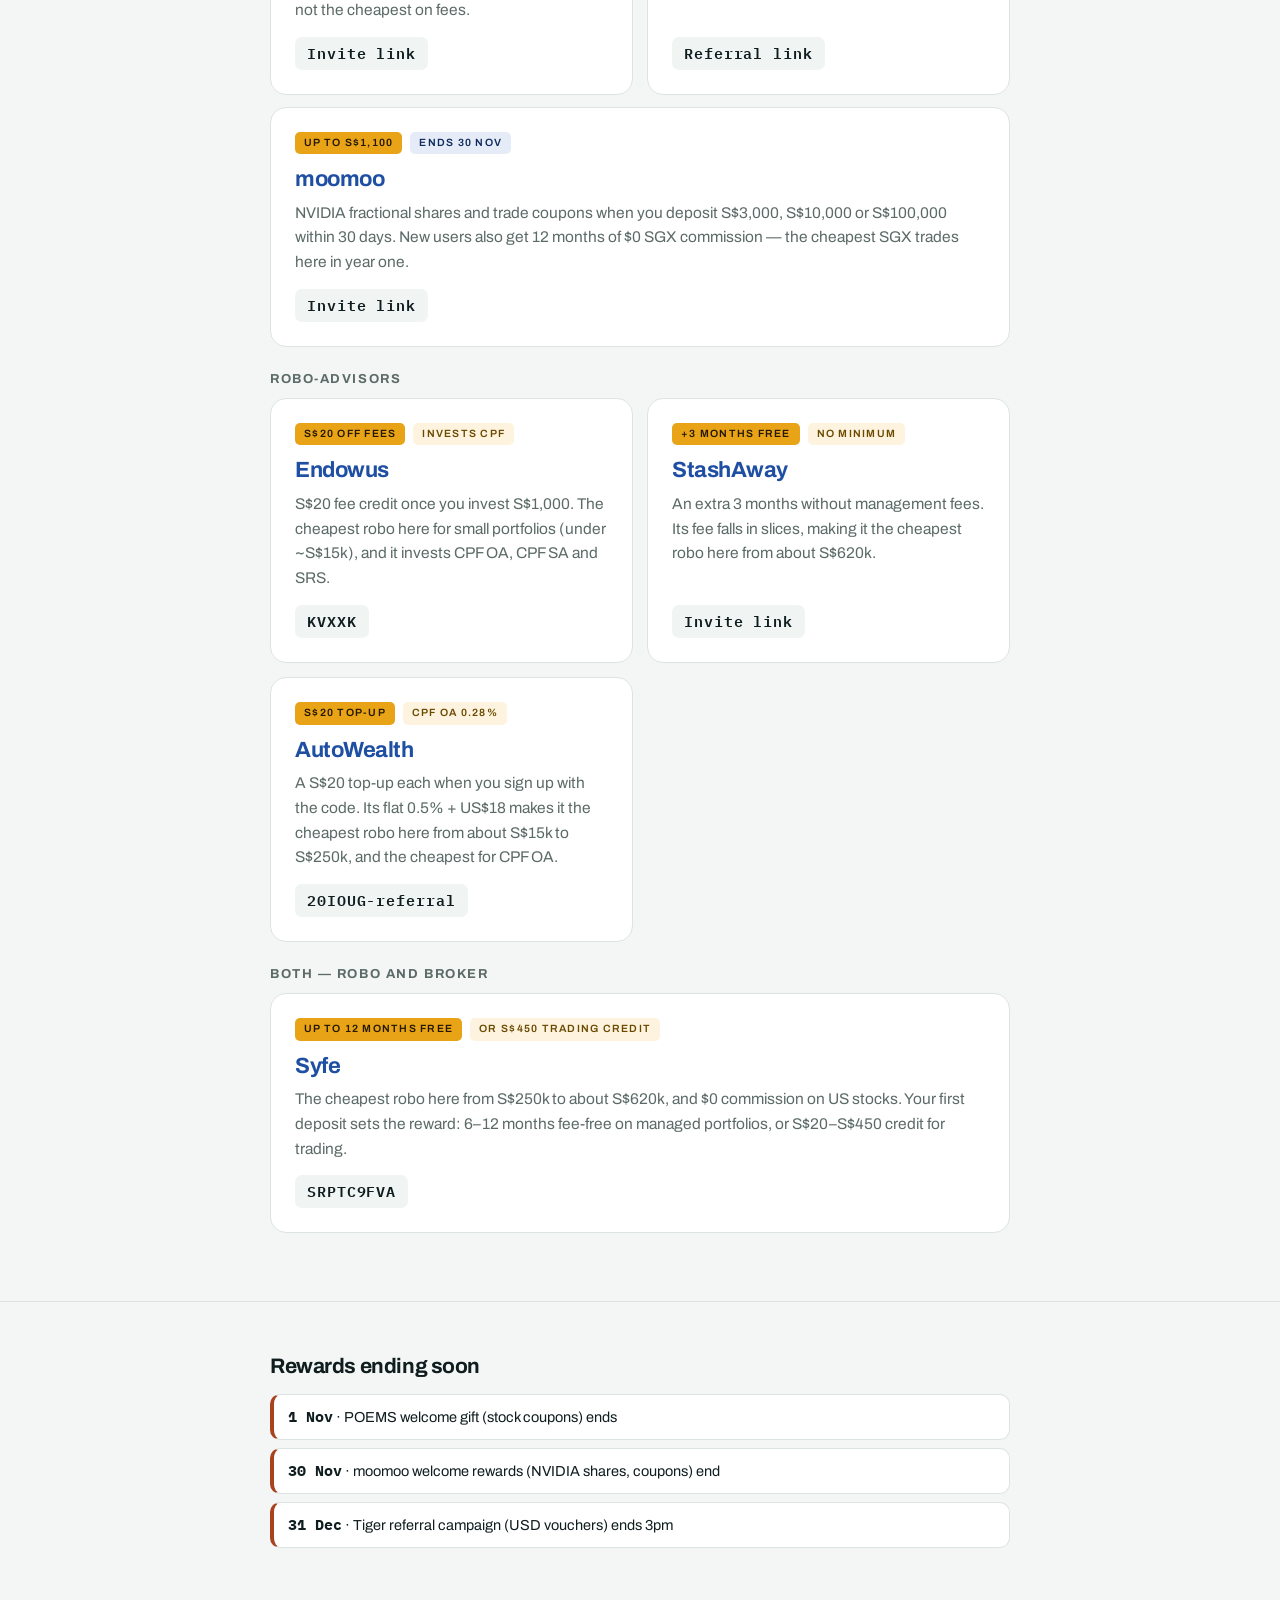
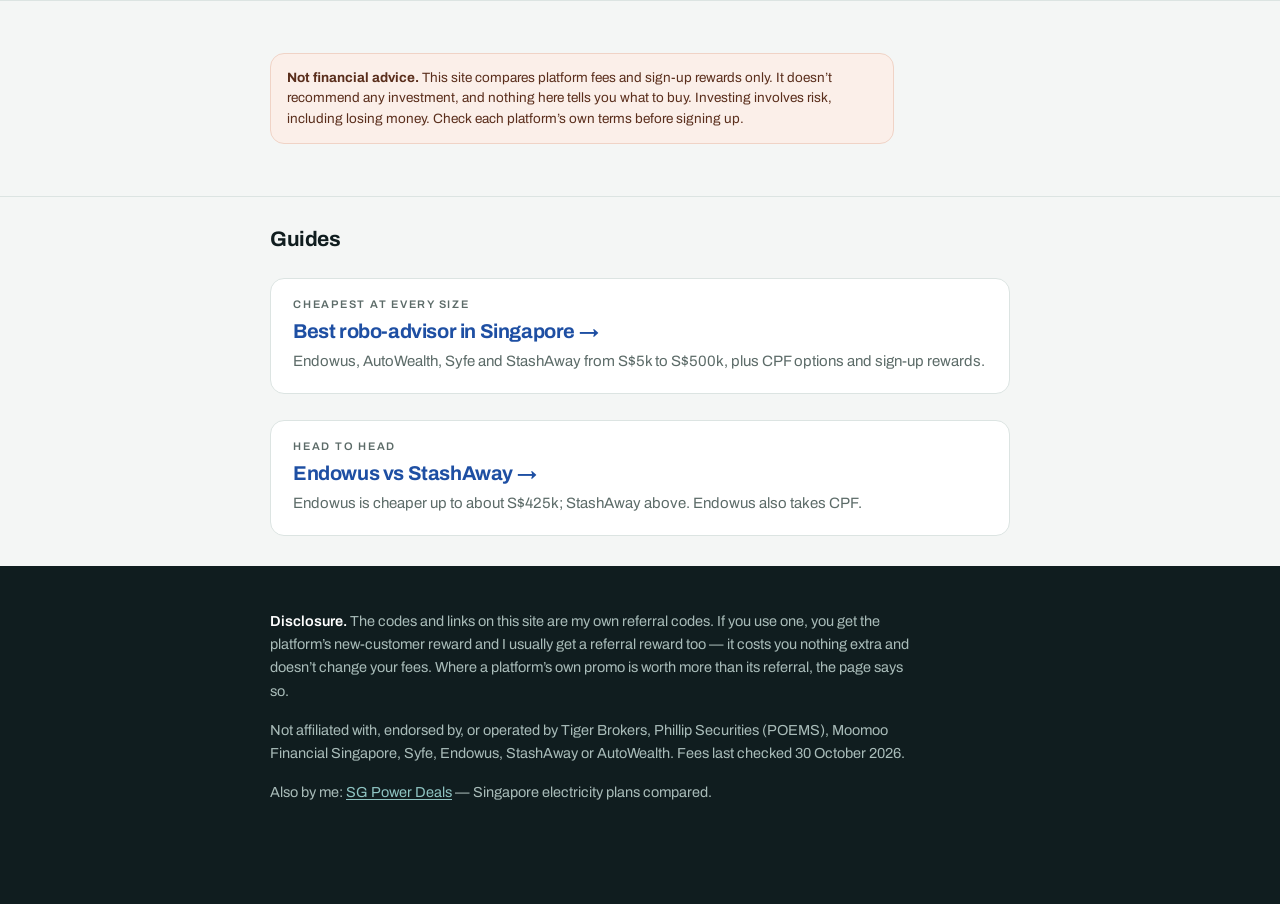
==== commit a24c4238: "Homepage: Tab invite as a side card under the sgpowerdeals card (replaces P.S.)" ====
--- a/index.html
+++ b/index.html
@@ -249,11 +249,18 @@
     <p class="d">The cheapest robo here from S$250k to about S$620k, and $0 commission on US stocks. Your first deposit sets the reward: 6–12 months fee-free on managed portfolios, or S$20–S$450 credit for trading.</p>
     <span class="code">SRPTC9FVA</span>
   </a>
-  <a class="sister" href="https://sgpowerdeals.com/">
-    <div class="k">Paying for electricity? More deals from me</div>
-    <div class="h">Cheapest electricity plans &amp; referral codes <span aria-hidden="true">→</span></div>
-    <div class="d">PacificLight, Senoko, Tuas Power and Keppel — fixed rates from 28.90¢/kWh vs SP’s 31.16¢, plus up to S$20 off with my codes.</div>
-  </a>
+  <div class="sidestack">
+    <a class="sister" href="https://sgpowerdeals.com/">
+      <div class="k">Paying for electricity? More deals from me</div>
+      <div class="h">Cheapest electricity plans &amp; referral codes <span aria-hidden="true">→</span></div>
+      <div class="d">PacificLight, Senoko, Tuas Power and Keppel — fixed rates from 28.90¢/kWh vs SP’s 31.16¢, plus up to S$20 off with my codes.</div>
+    </a>
+    <a class="sister xtab ps-tab" href="https://tab.bot/r/4765BA41680D0801" rel="nofollow sponsored noopener" target="_blank">
+      <div class="k">Since you’re here · my invite</div>
+      <div class="h">Tab — an AI assistant you just text <span aria-hidden="true">→</span></div>
+      <div class="d">Message it on WhatsApp or iMessage to research, call and book things — handy for legwork like comparing platform fees. It checks with you before it pays. Private beta.</div>
+    </a>
+  </div>
 </div></section>
 
 <section><div class="wrap">
@@ -283,9 +290,6 @@
   </a>
 </div></section>
 
-<section class="vsec"><div class="wrap">
-  <p class="fine"><b>P.S.</b> Since you’re here: I also use <a class="ps-tab" href="https://tab.bot/r/4765BA41680D0801" rel="nofollow sponsored noopener" target="_blank">Tab</a>, an AI assistant you simply text on WhatsApp or iMessage. It can research, call and book things for you — handy for legwork like comparing platform fees — and it checks with you before it pays for anything. It’s in private beta; that link is my invite.</p>
-</div></section>
 
 <footer><div class="wrap">
   <p><b>Disclosure.</b> The codes and links on this site are my own referral codes. If you use one, you get the platform’s new-customer reward and I usually get a referral reward too — it costs you nothing extra and doesn’t change your fees. Where a platform’s own promo is worth more than its referral, the page says so.</p>
--- a/style.css
+++ b/style.css
@@ -485,3 +485,12 @@
 .vsub{font-size:clamp(16px,2.2vw,19px);line-height:1.45;color:#D3DCEE;max-width:62ch;margin:-10px 0 24px}
 .h-pri{background:var(--amber);color:#241800}
 .h-alt{background:#fff;color:#0F2A5C}
+
+/* homepage side stack: other-site card + Tab invite card (31 Oct 2026) */
+.sister.xtab{background:linear-gradient(135deg,#2A1F4D,#5B3FA8);box-shadow:0 12px 28px -14px rgba(42,31,77,.75)}
+.sister.xtab .d{color:#DDD5F3}
+@media (min-width:1240px){
+  .sidestack{position:fixed;top:140px;left:calc(50% + var(--w) / 2 + 12px);width:210px;z-index:30;display:grid;gap:12px;
+    max-height:calc(100vh - 160px);overflow-y:auto;scrollbar-width:none}
+  .sidestack .sister{position:static;width:auto;margin:0}
+}
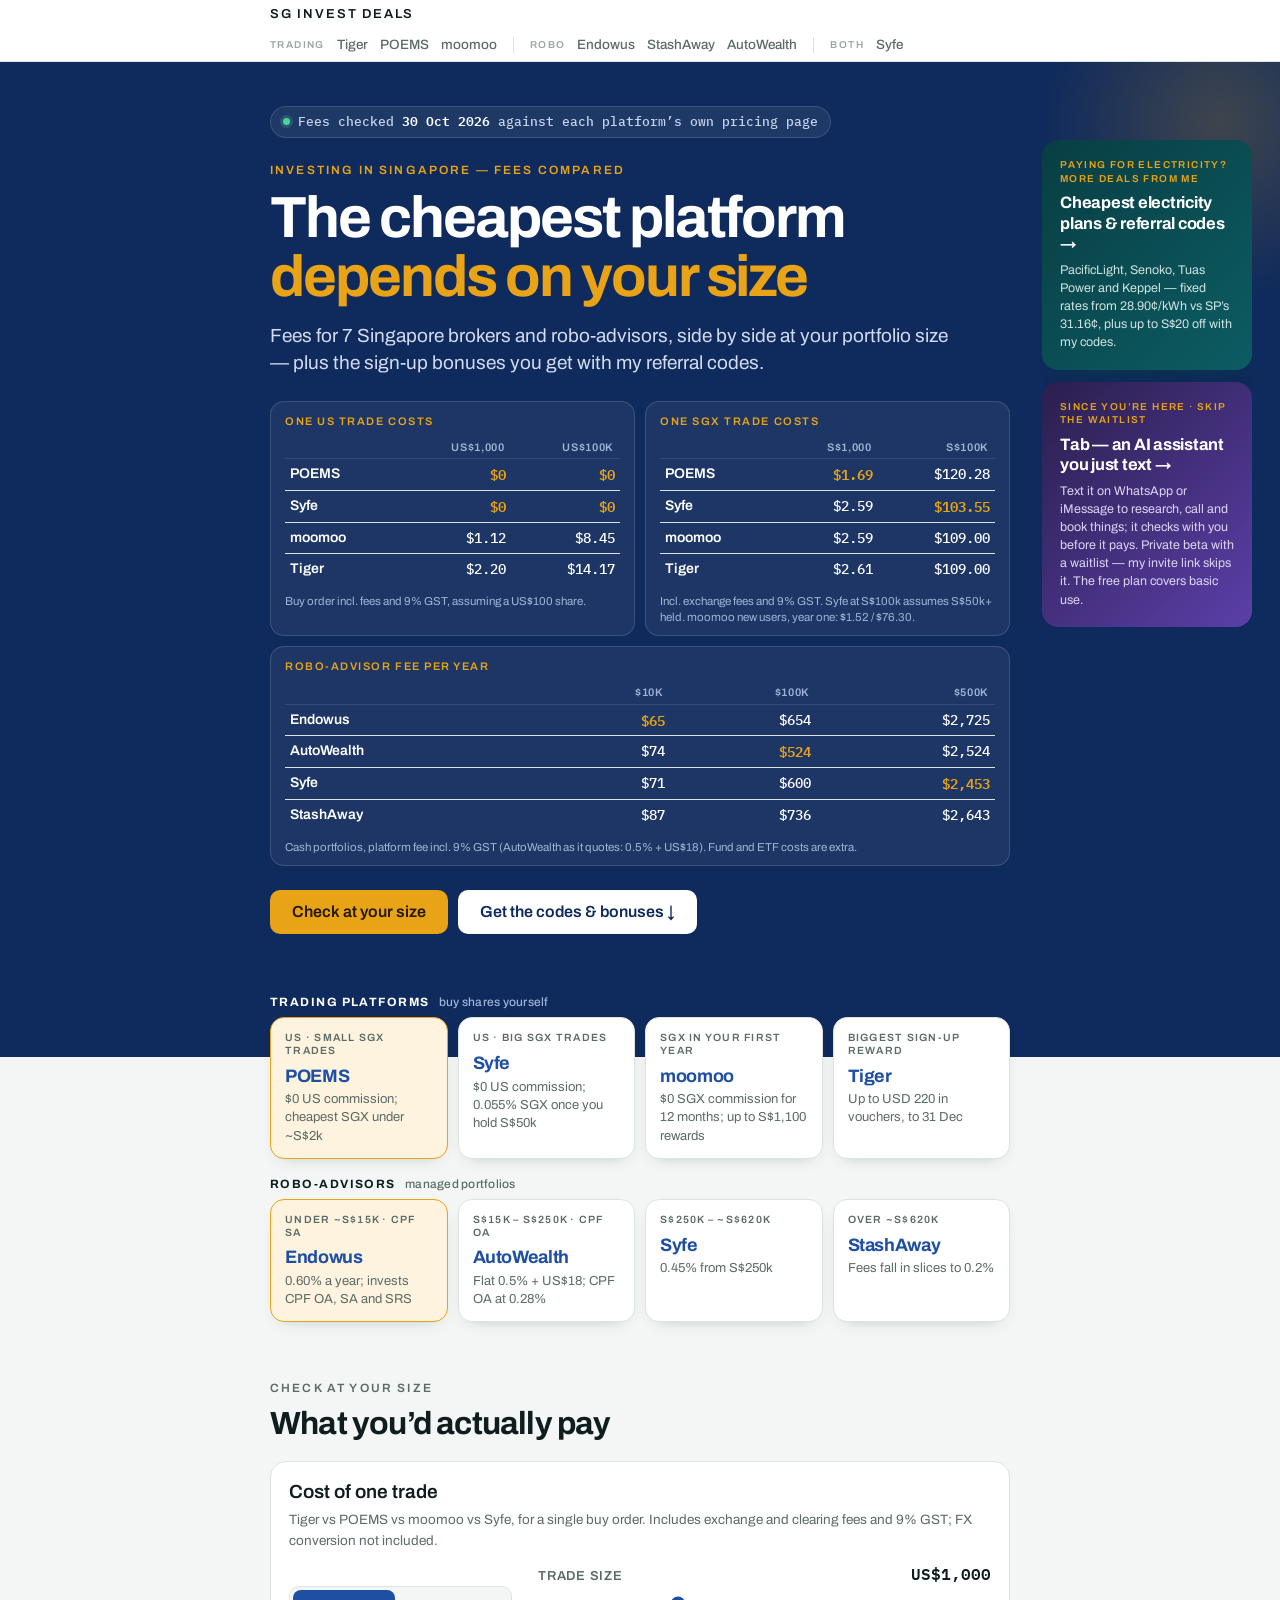
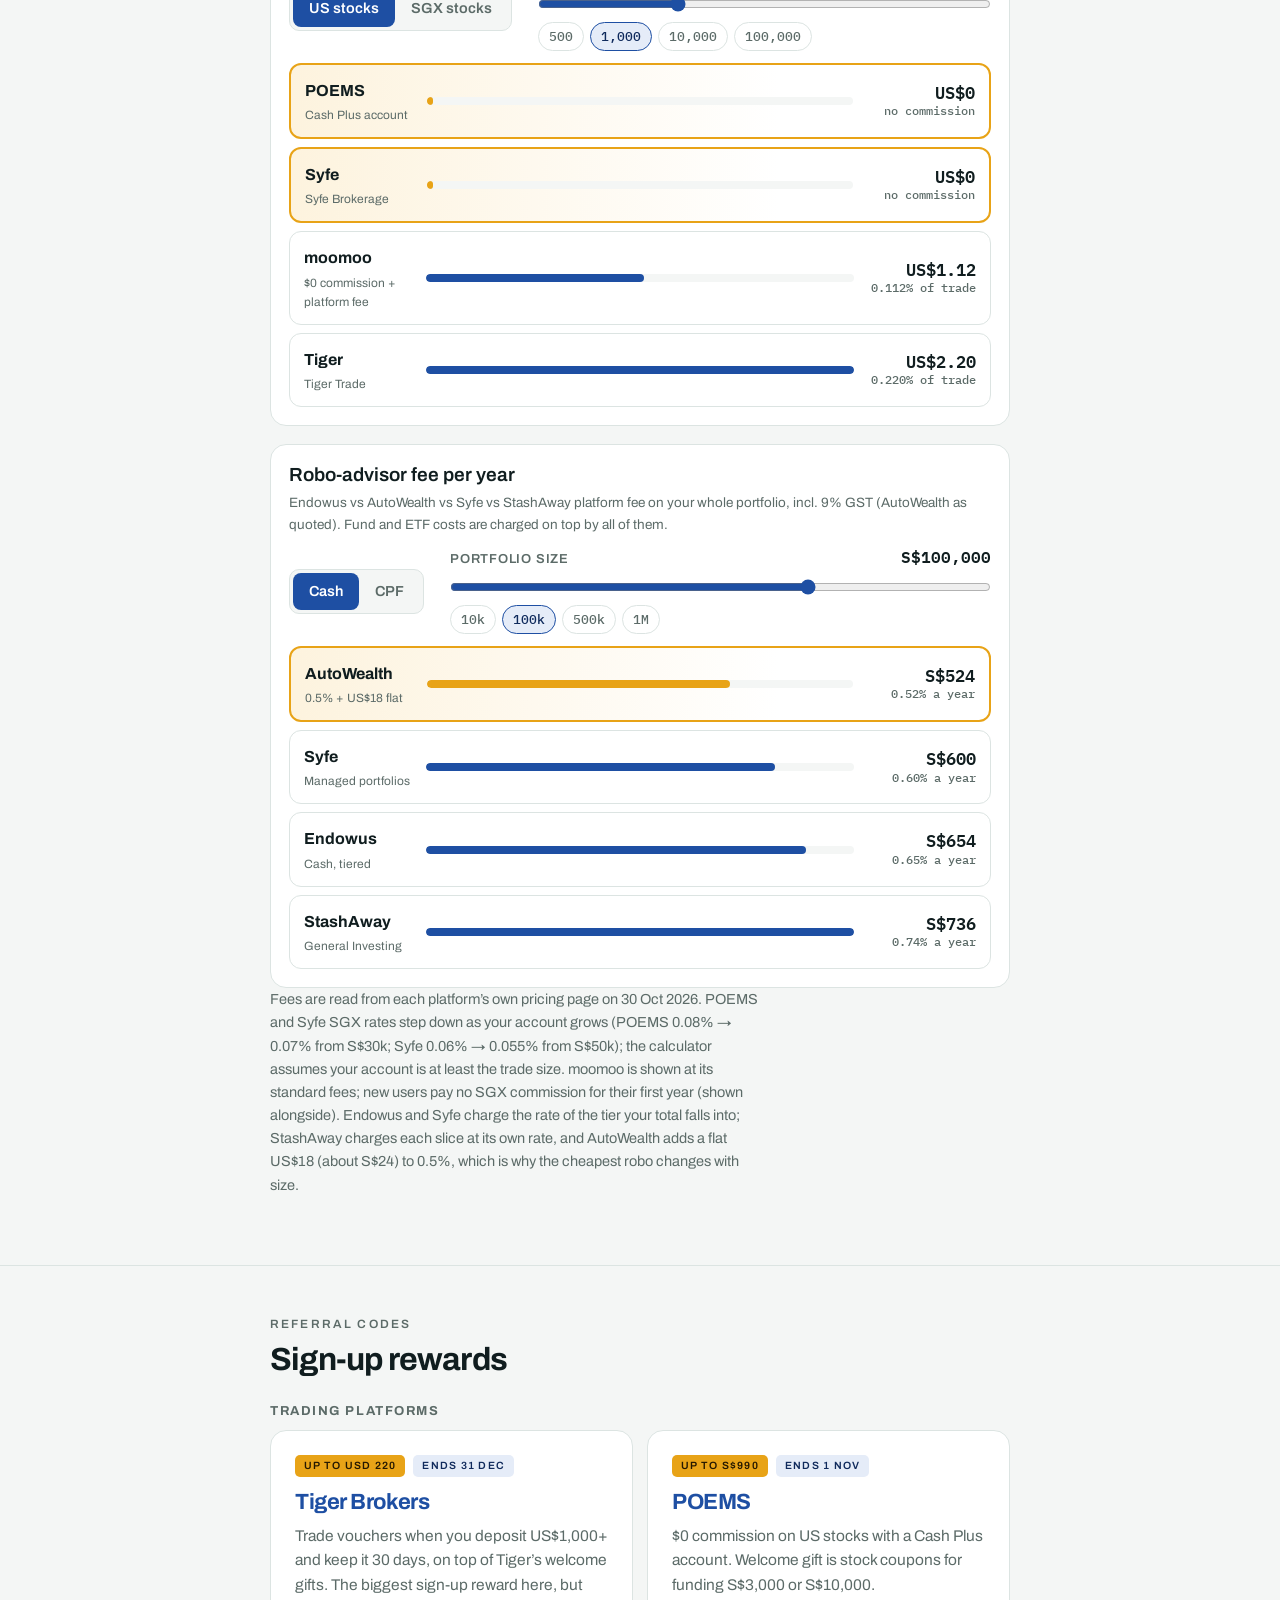
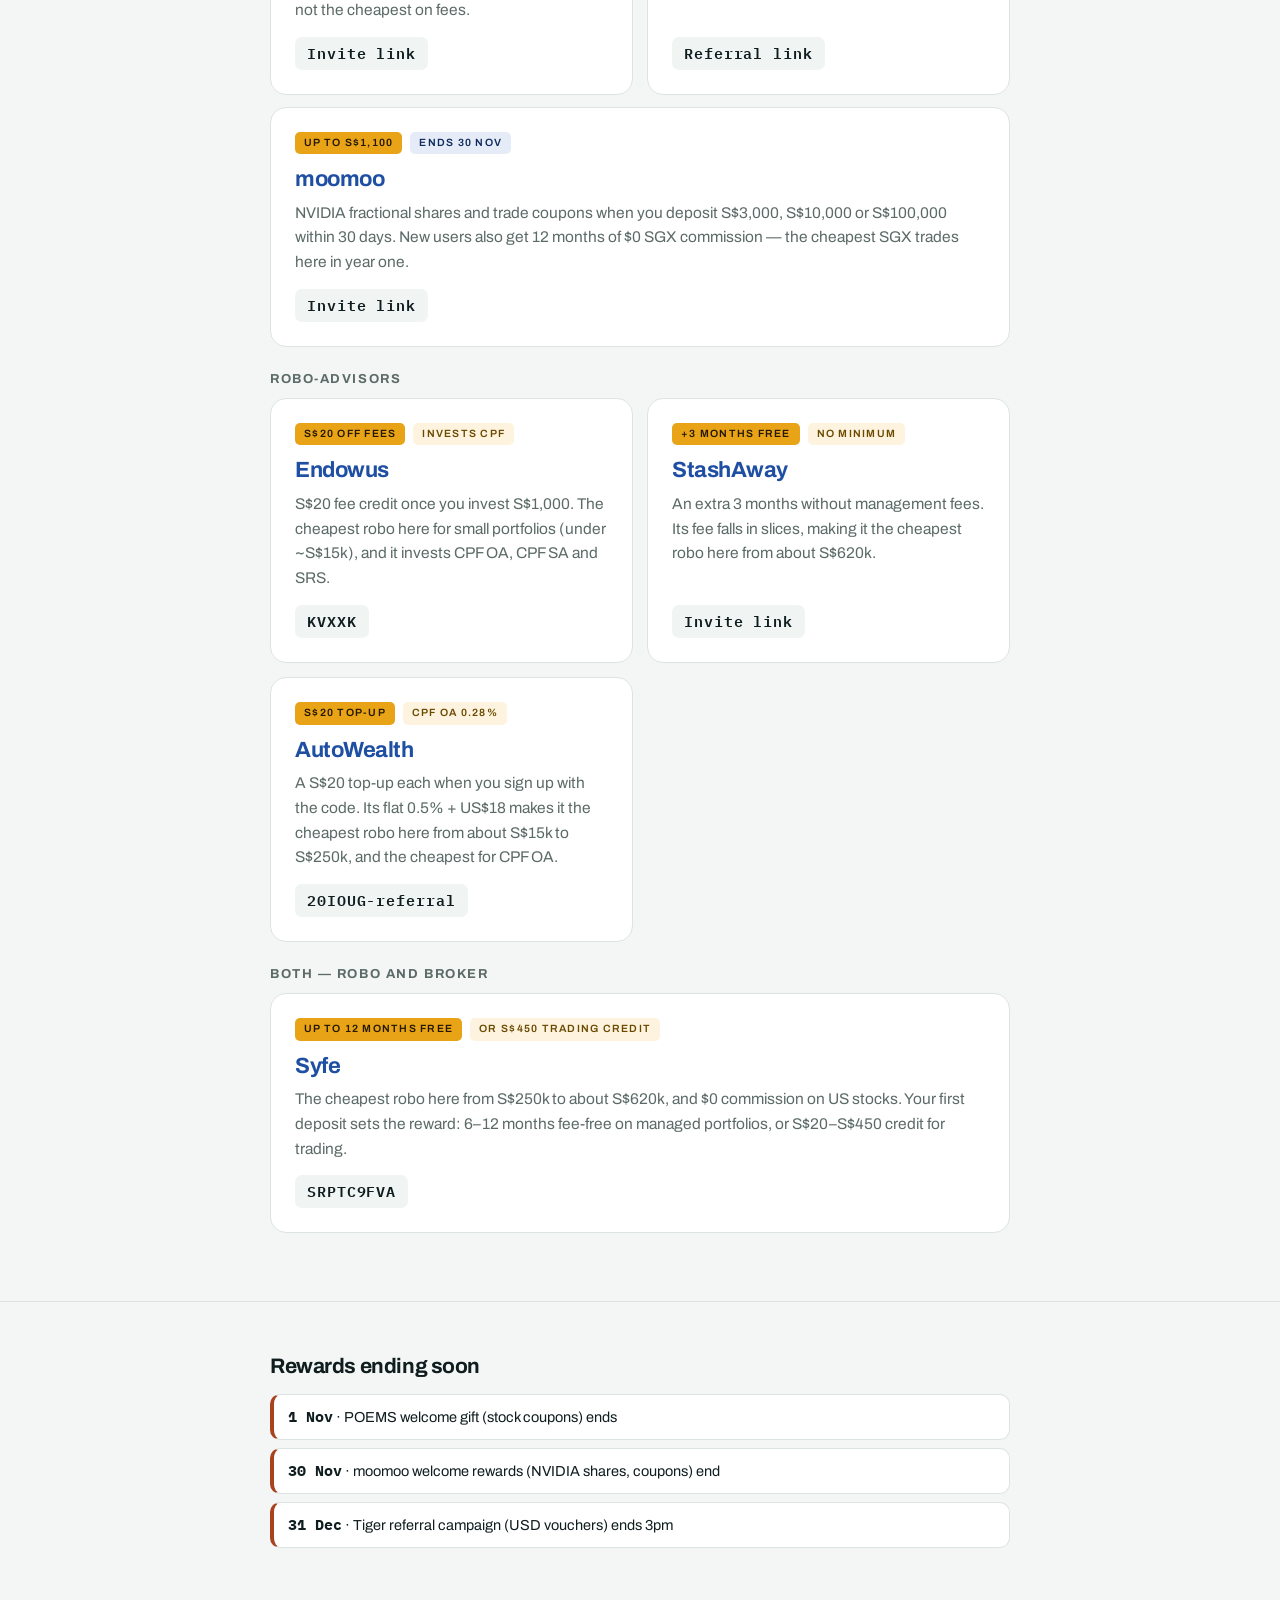
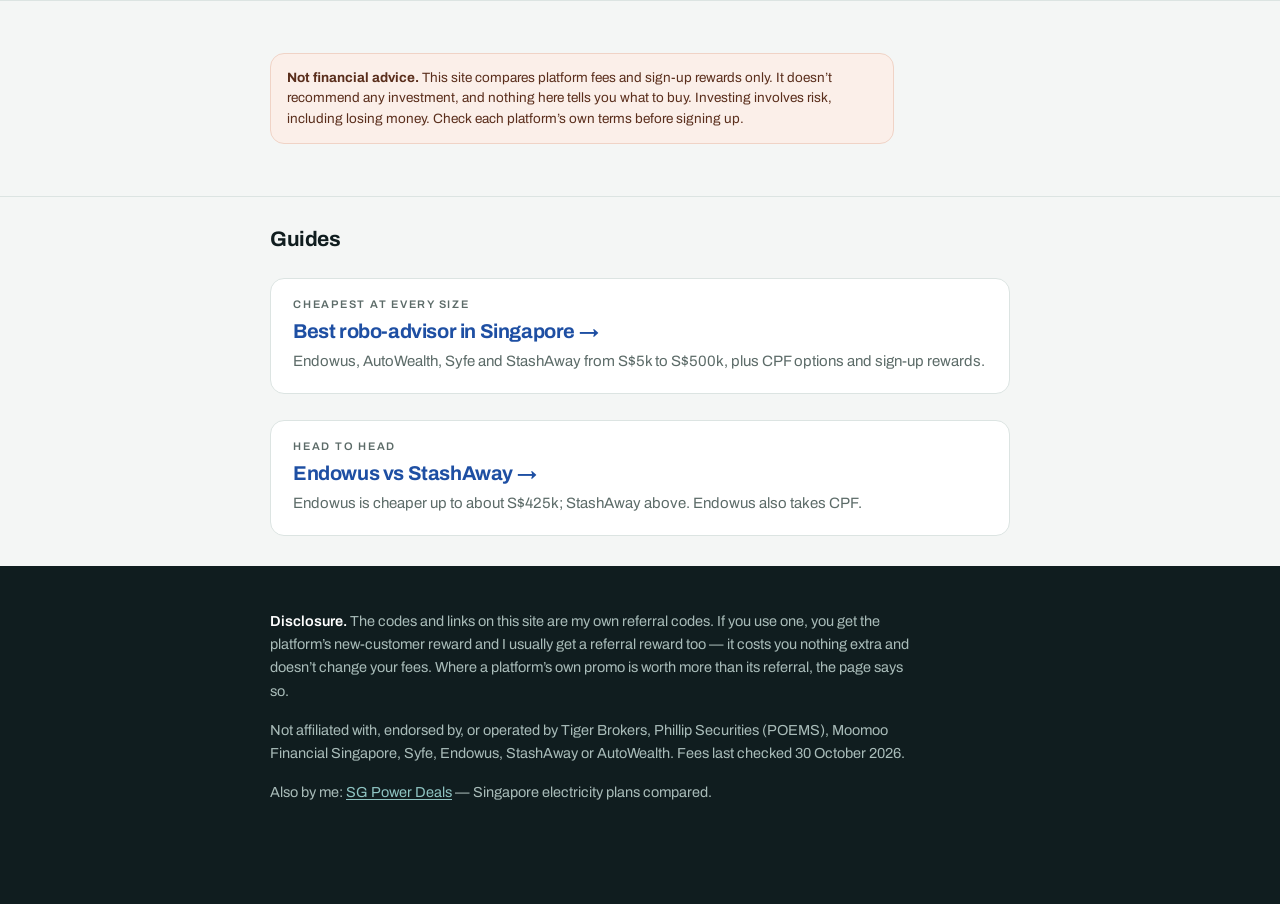
==== commit 6d1ee046: "Tab card: private beta waitlist, invite skips it, free plan" ====
--- a/index.html
+++ b/index.html
@@ -256,9 +256,9 @@
       <div class="d">PacificLight, Senoko, Tuas Power and Keppel — fixed rates from 28.90¢/kWh vs SP’s 31.16¢, plus up to S$20 off with my codes.</div>
     </a>
     <a class="sister xtab ps-tab" href="https://tab.bot/r/4765BA41680D0801" rel="nofollow sponsored noopener" target="_blank">
-      <div class="k">Since you’re here · my invite</div>
+      <div class="k">Since you’re here · skip the waitlist</div>
       <div class="h">Tab — an AI assistant you just text <span aria-hidden="true">→</span></div>
-      <div class="d">Message it on WhatsApp or iMessage to research, call and book things — handy for legwork like comparing platform fees. It checks with you before it pays. Private beta.</div>
+      <div class="d">Text it on WhatsApp or iMessage to research, call and book things; it checks with you before it pays. Private beta with a waitlist — my invite link skips it. The free plan covers basic use.</div>
     </a>
   </div>
 </div></section>
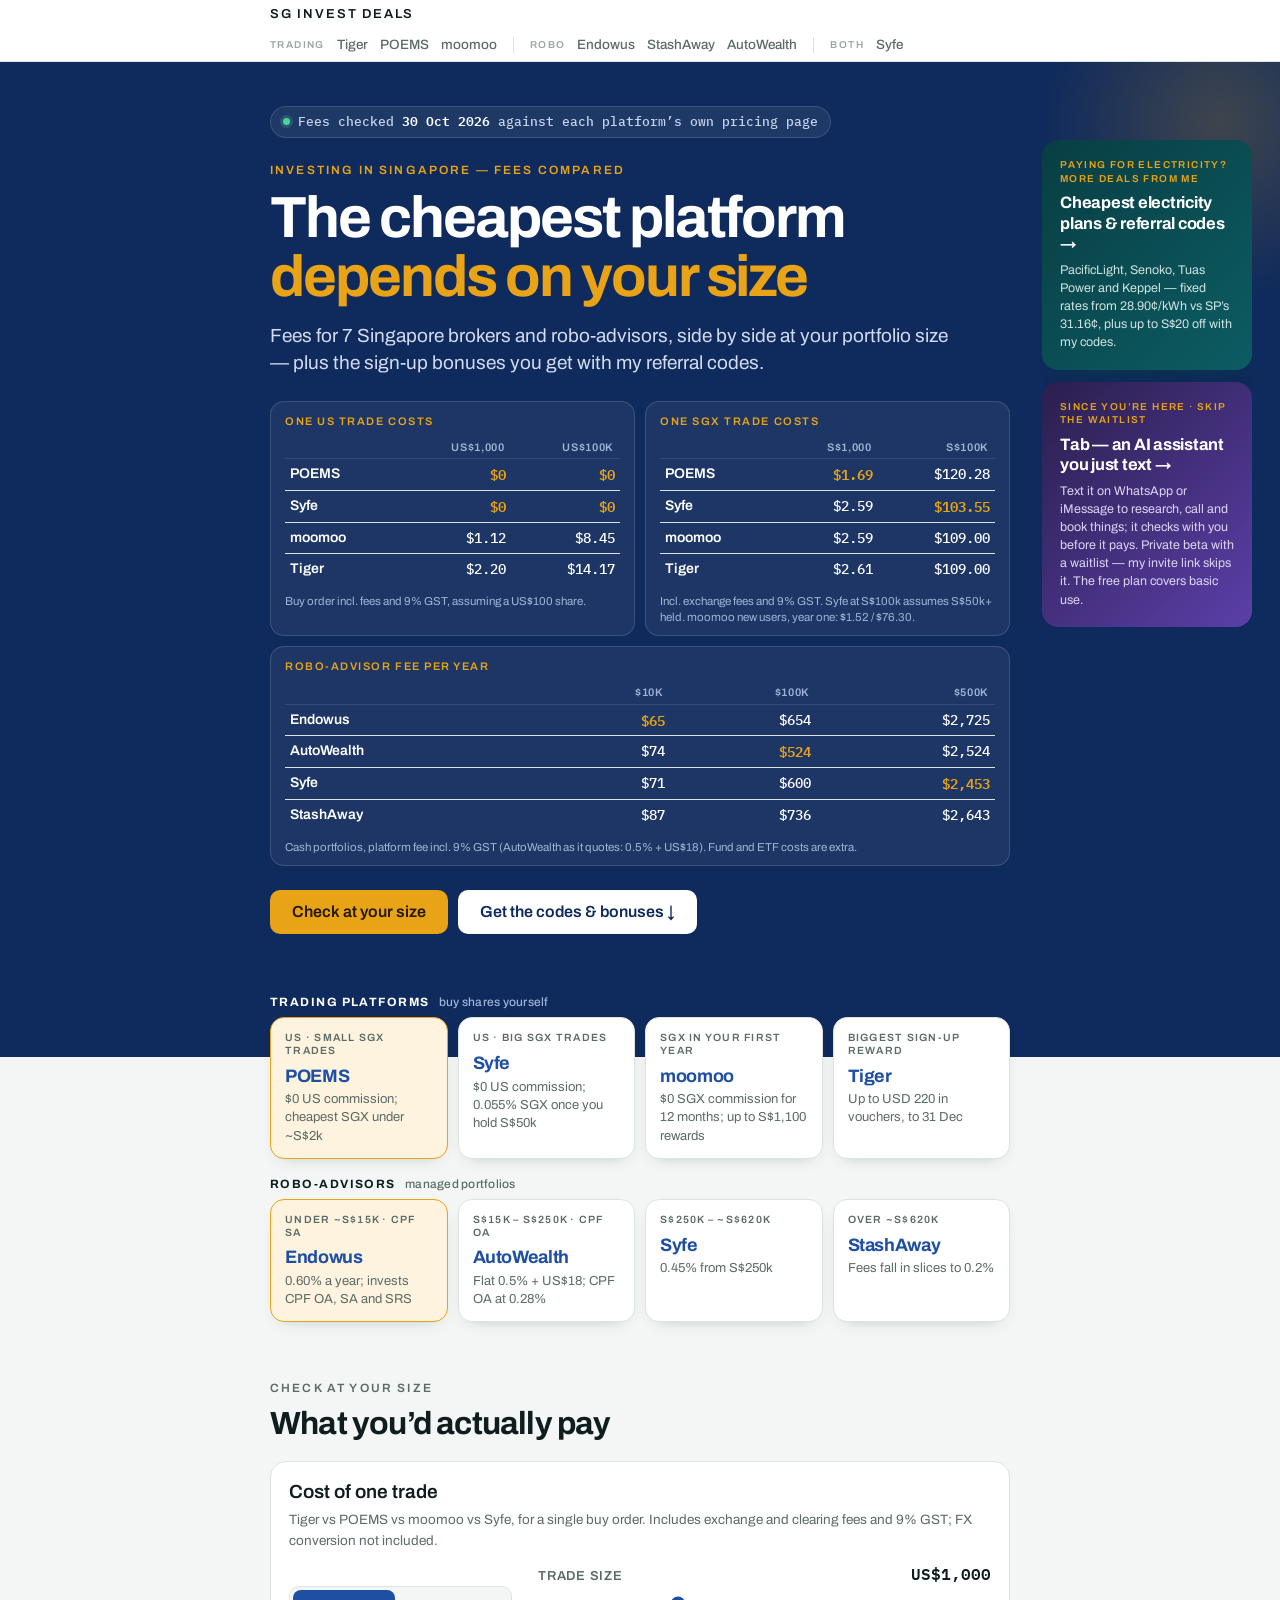
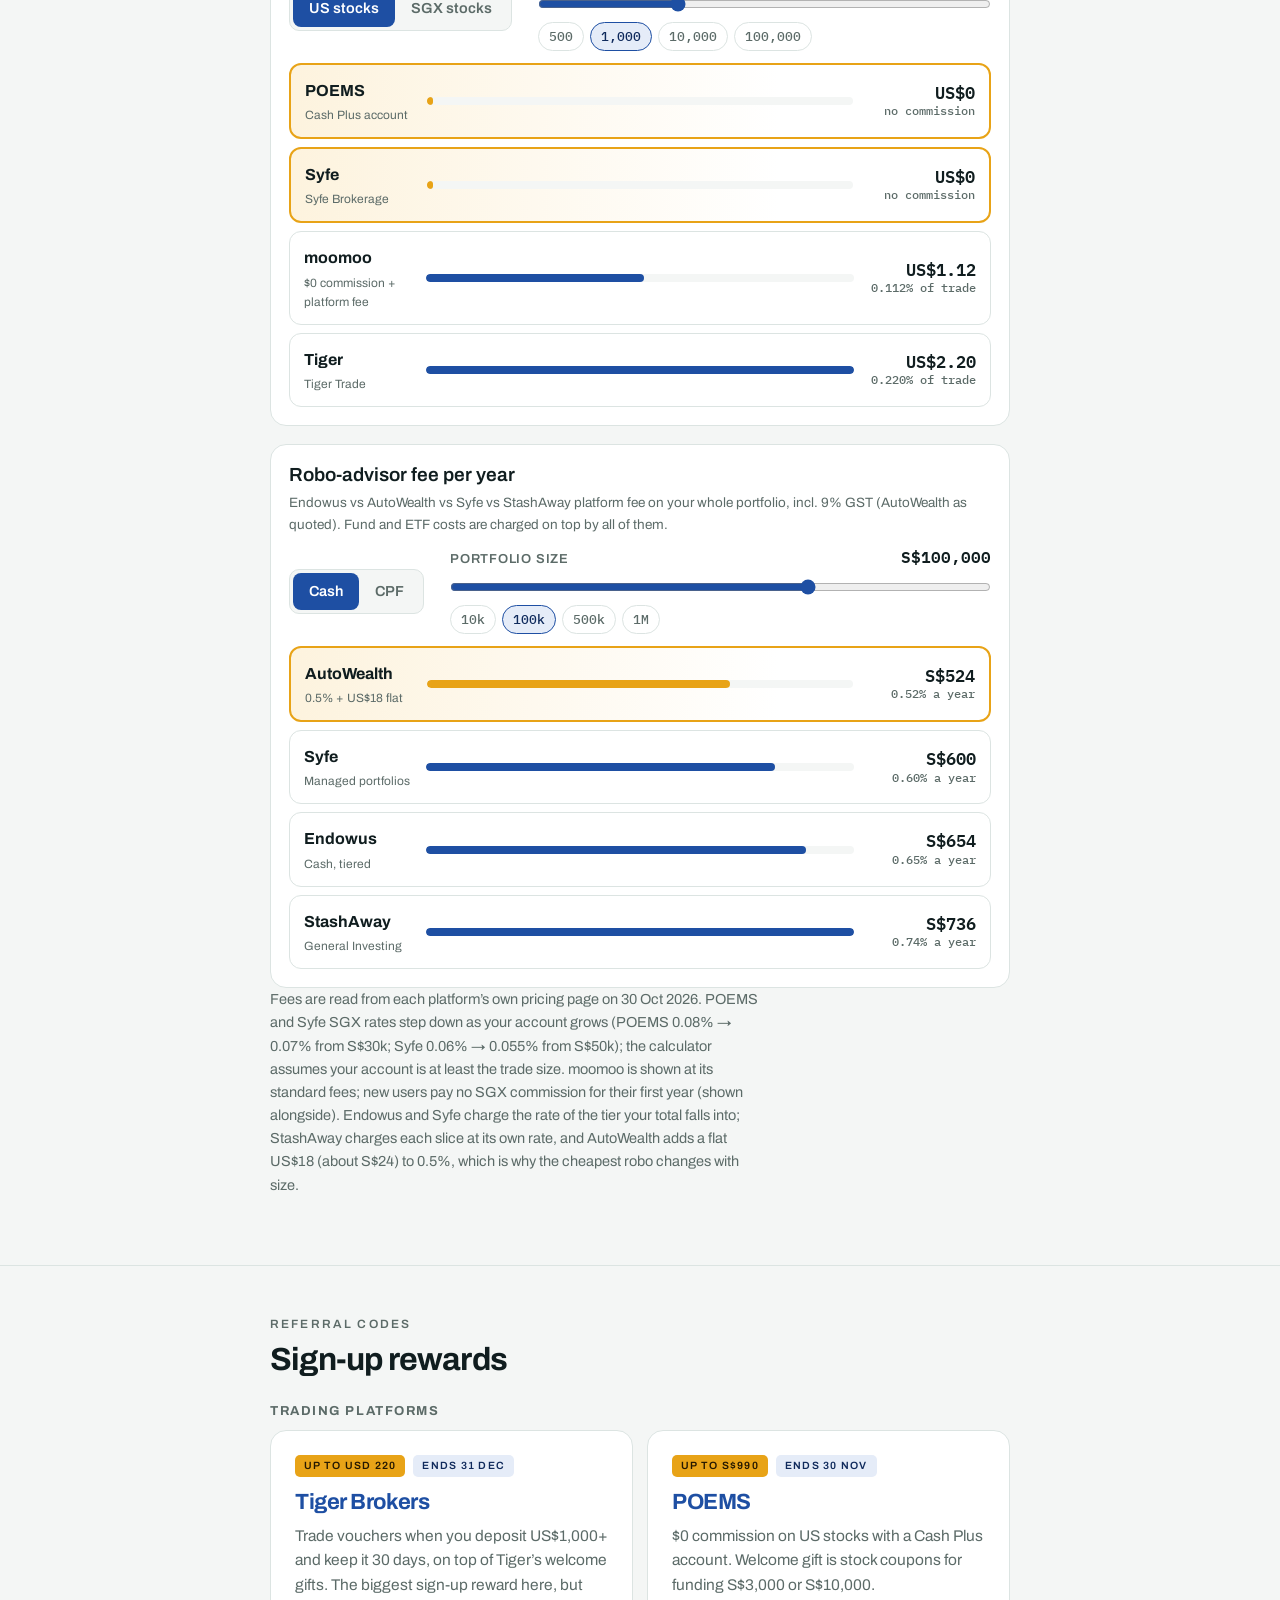
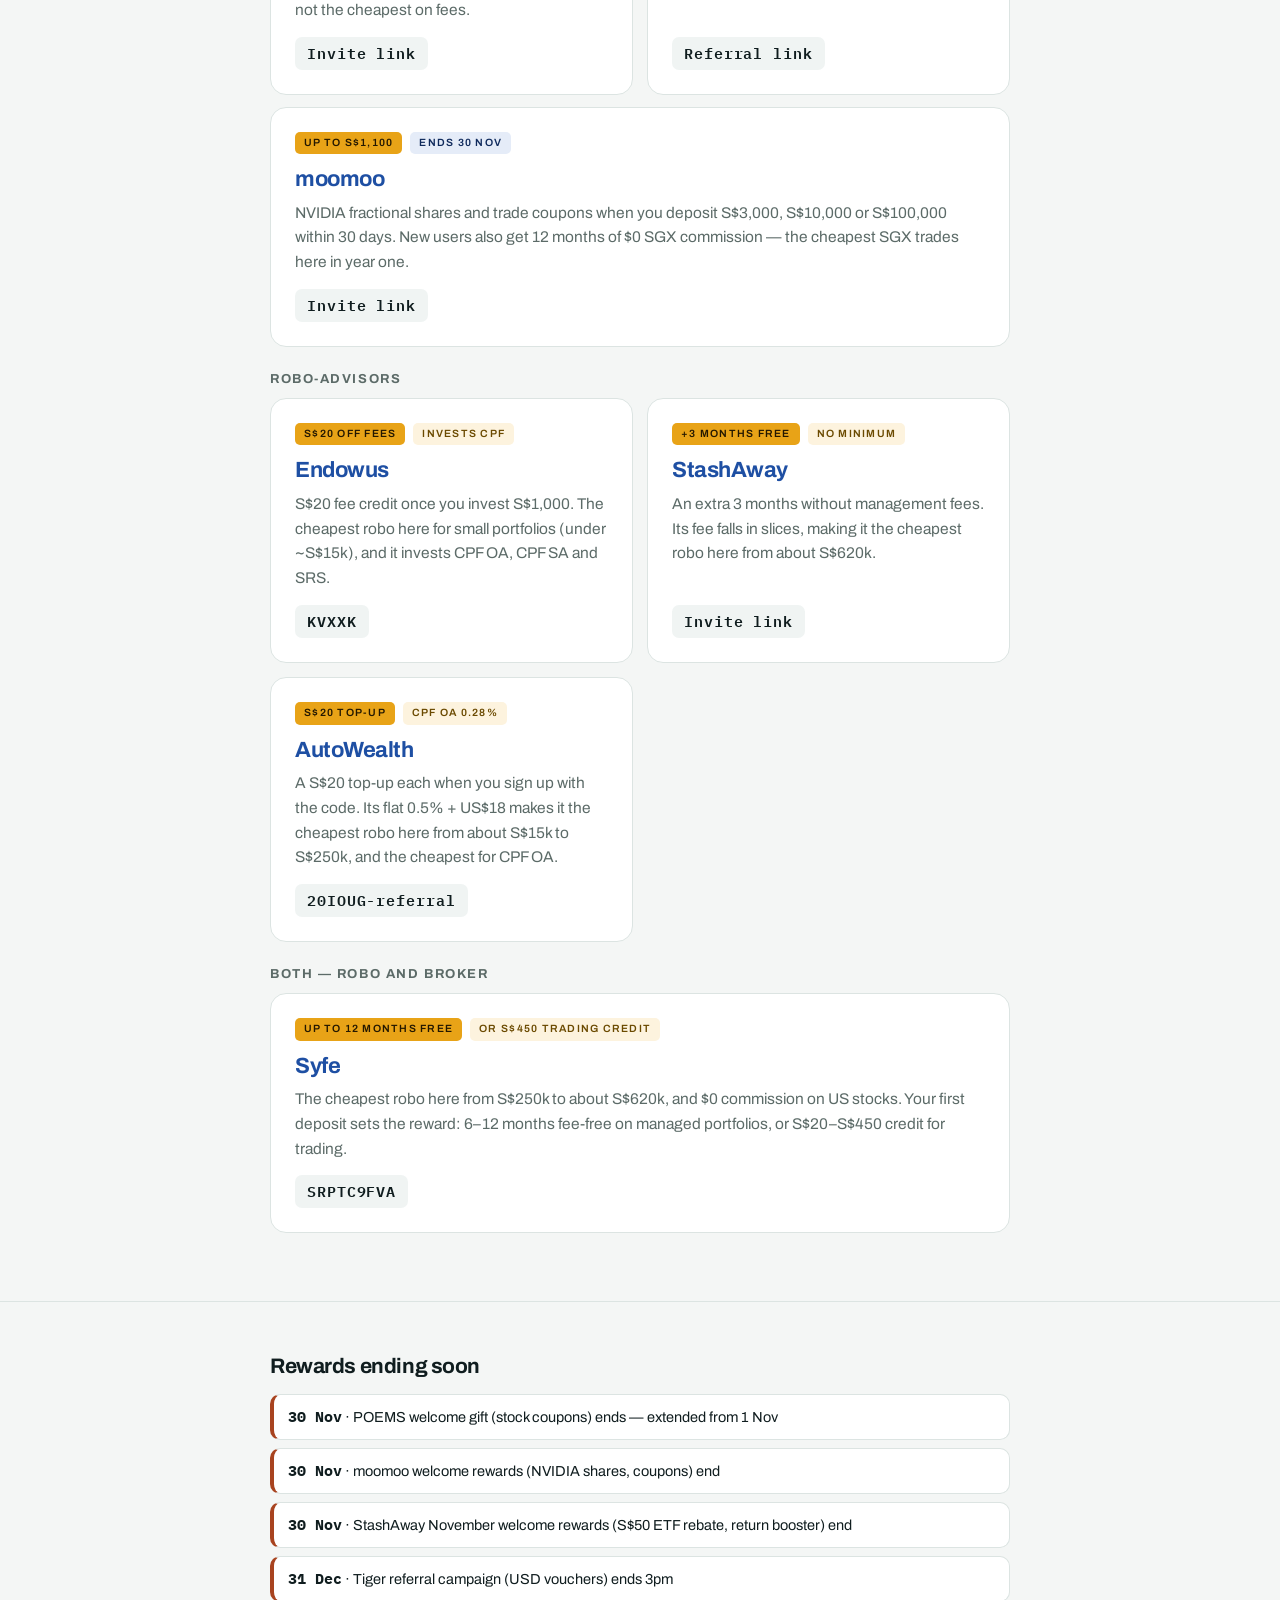
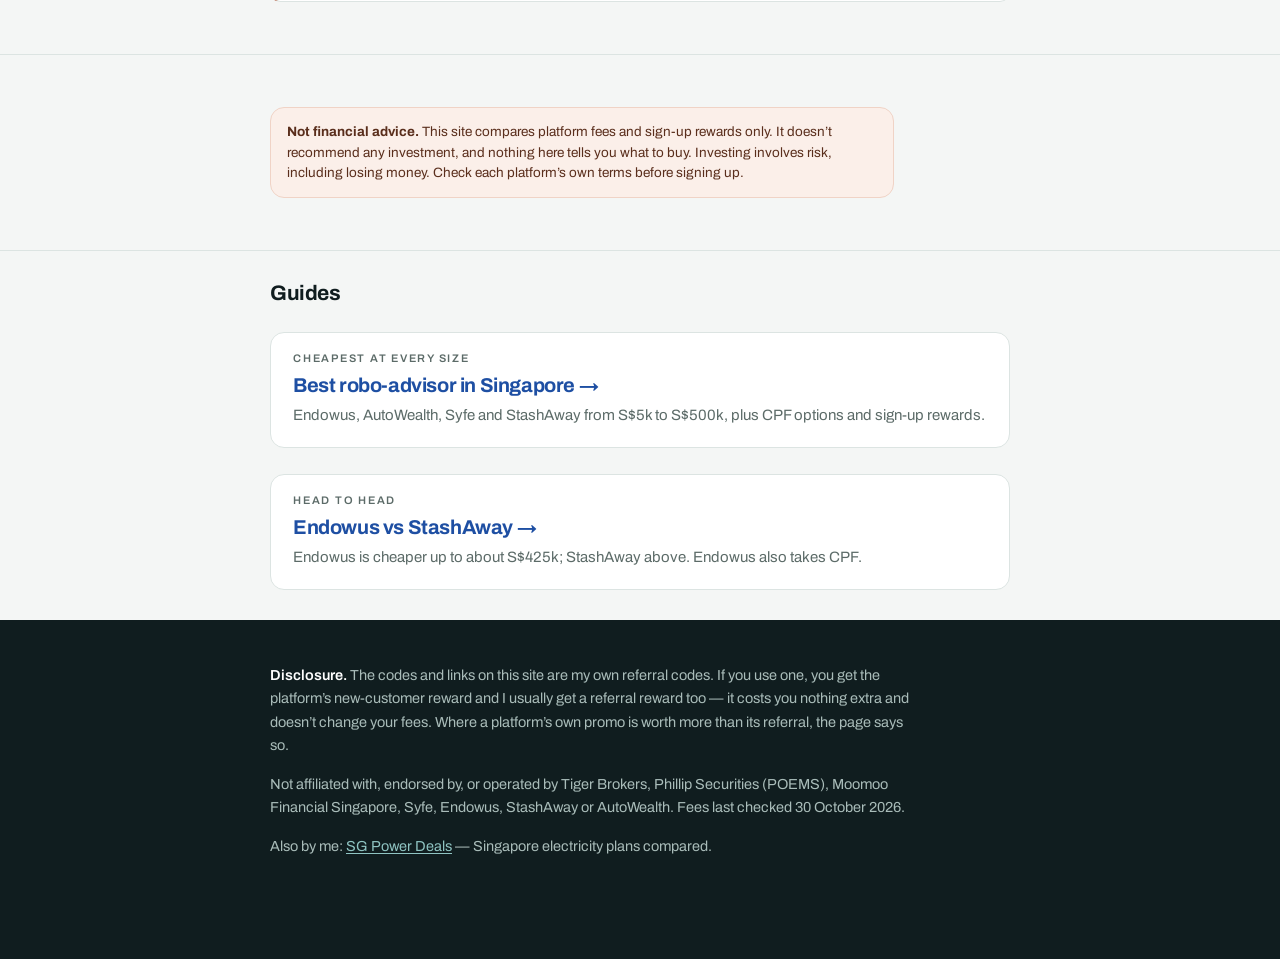
==== commit 8bf40035: "November refresh: POEMS gift to 30 Nov, StashAway Nov rewards, titles Nov 2026" ====
--- a/index.html
+++ b/index.html
@@ -9,7 +9,7 @@
      static: if a fee changes, recompute them with the same rules.
      All figures include 9% GST. Checked 30 Oct 2026.
      ========================================================= -->
-<title>Tiger vs POEMS vs moomoo vs Syfe vs Endowus vs StashAway vs AutoWealth — Fees Compared (Oct 2026) | SG Invest Deals</title>
+<title>Tiger vs POEMS vs moomoo vs Syfe vs Endowus vs StashAway vs AutoWealth — Fees Compared (Nov 2026) | SG Invest Deals</title>
 <meta name="description" content="What a S$1,000 or S$100,000 trade costs on Tiger, POEMS, moomoo and Syfe, and what Endowus, AutoWealth, Syfe and StashAway charge a year on your portfolio — checked against each platform's own fee pages, with working referral codes.">
 <link rel="canonical" href="https://sginvestdeals.com/">
 <meta name="robots" content="index,follow">
@@ -209,7 +209,7 @@
       <span class="code">Invite link</span>
     </a>
     <a class="card" href="/poems-referral-code/">
-      <div class="top"><span class="pill">Up to S$990</span><span class="pill t">Ends 1 Nov</span></div>
+      <div class="top"><span class="pill">Up to S$990</span><span class="pill t">Ends 30 Nov</span></div>
       <h3>POEMS</h3>
       <p class="d">$0 commission on US stocks with a Cash Plus account. Welcome gift is stock coupons for funding S$3,000 or S$10,000.</p>
       <span class="code">Referral link</span>
@@ -266,8 +266,9 @@
 <section><div class="wrap">
   <h2 class="sm">Rewards ending soon</h2>
   <ul class="expiring">
-    <li><b>1 Nov</b> · POEMS welcome gift (stock coupons) ends</li>
+    <li><b>30 Nov</b> · POEMS welcome gift (stock coupons) ends — extended from 1 Nov</li>
     <li><b>30 Nov</b> · moomoo welcome rewards (NVIDIA shares, coupons) end</li>
+    <li><b>30 Nov</b> · StashAway November welcome rewards (S$50 ETF rebate, return booster) end</li>
     <li><b>31 Dec</b> · Tiger referral campaign (USD vouchers) ends 3pm</li>
   </ul>
 </div></section>
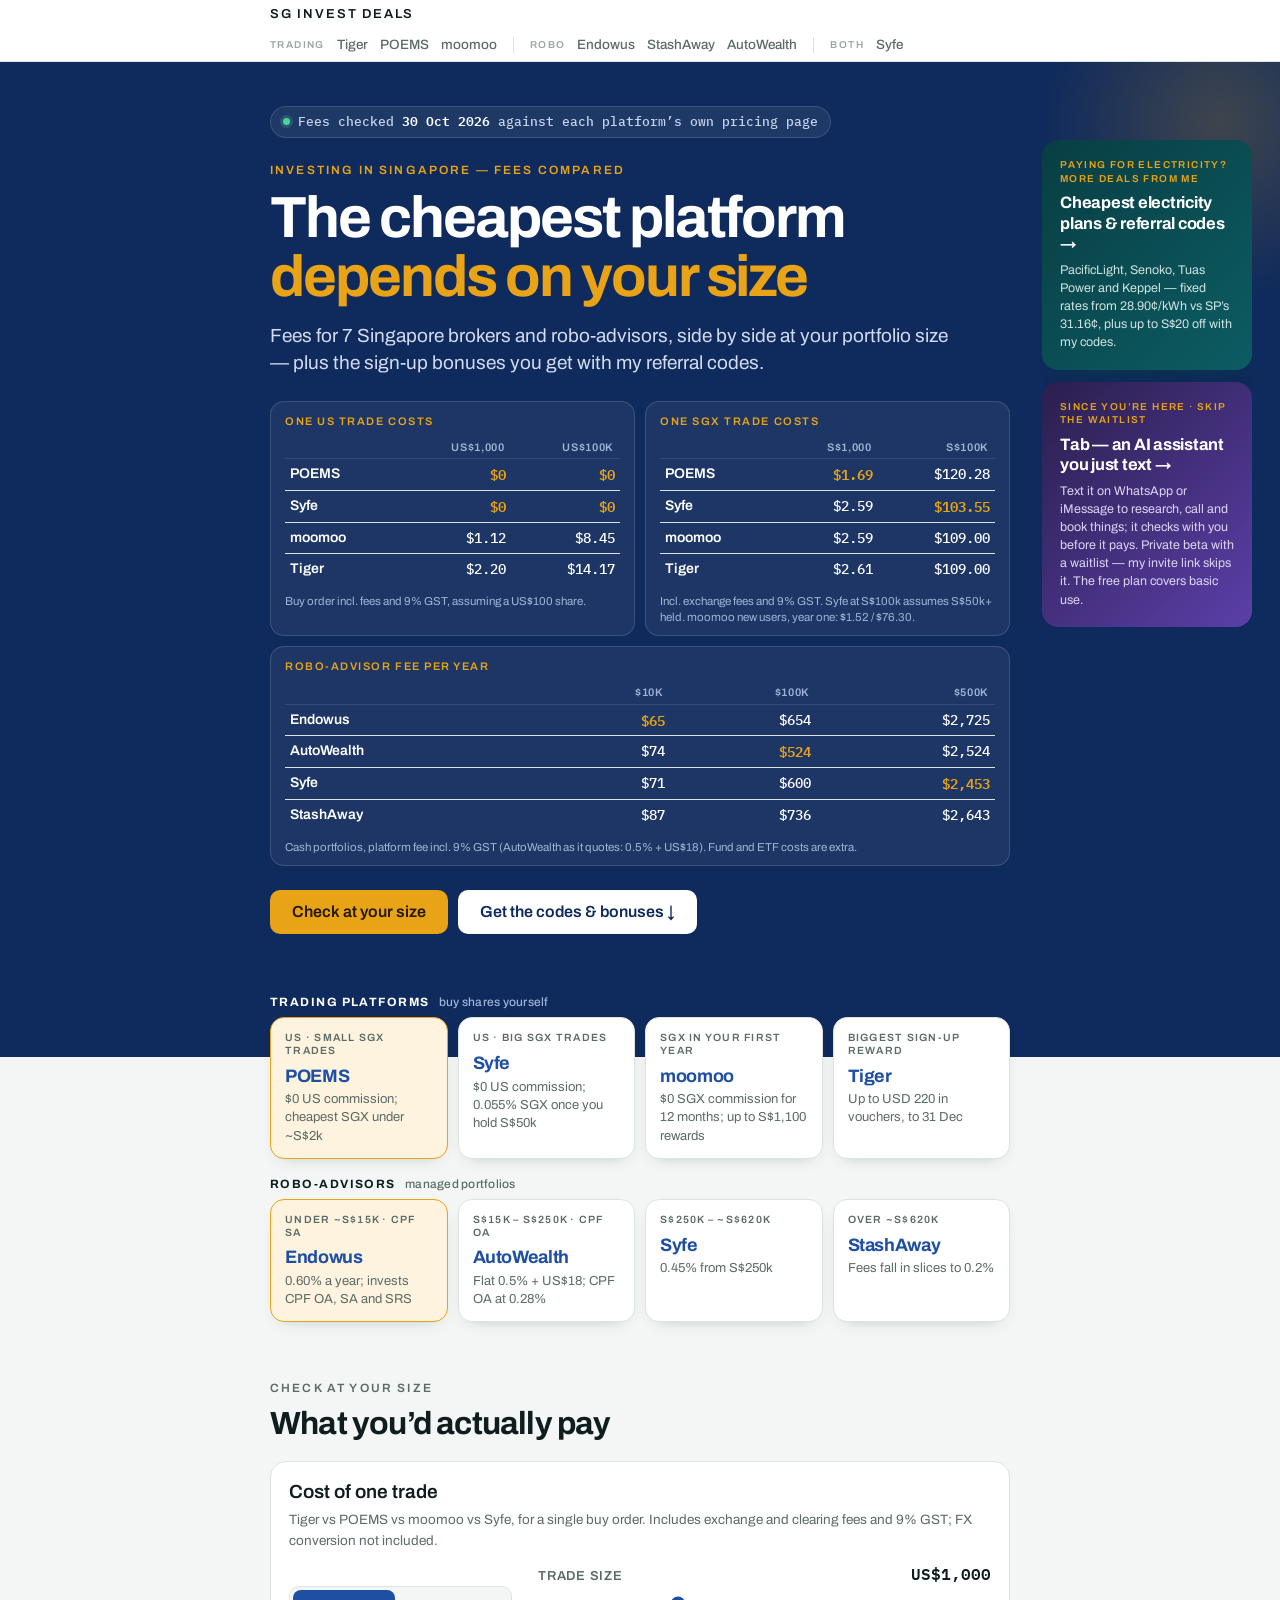
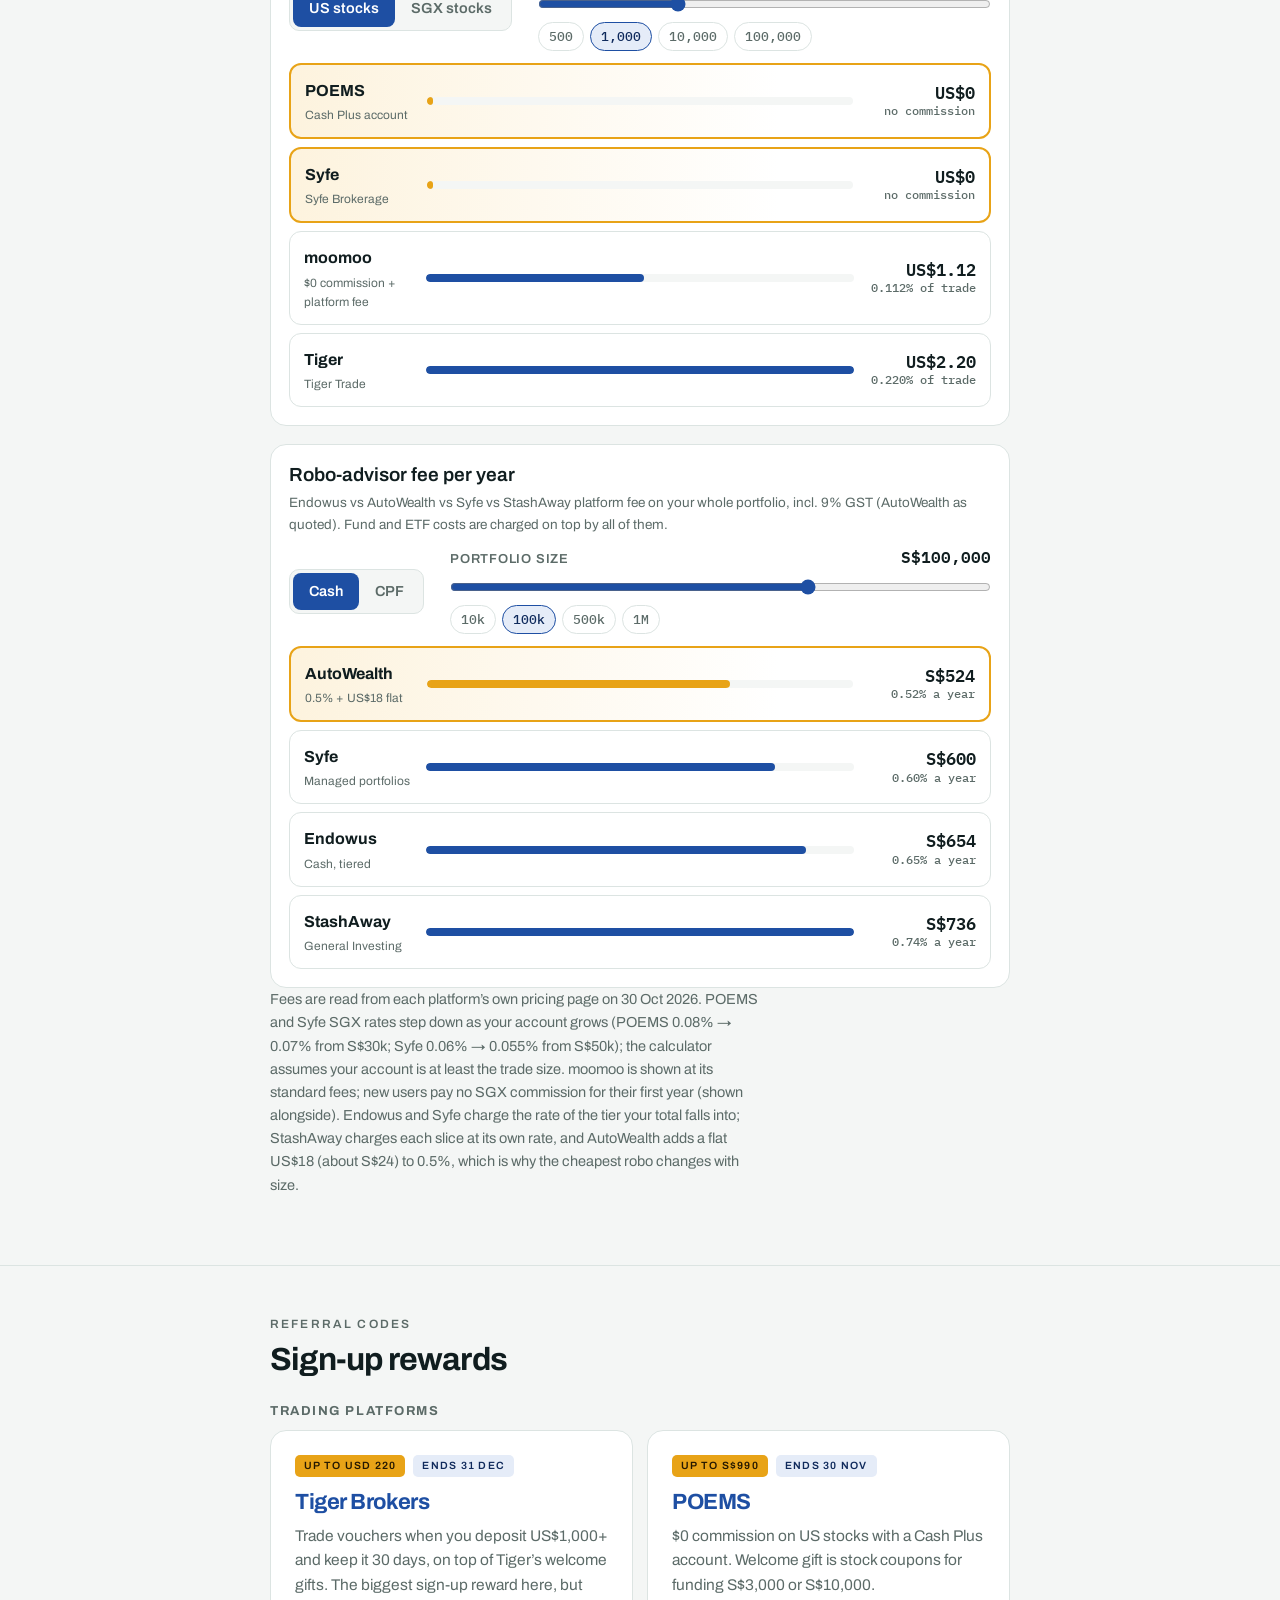
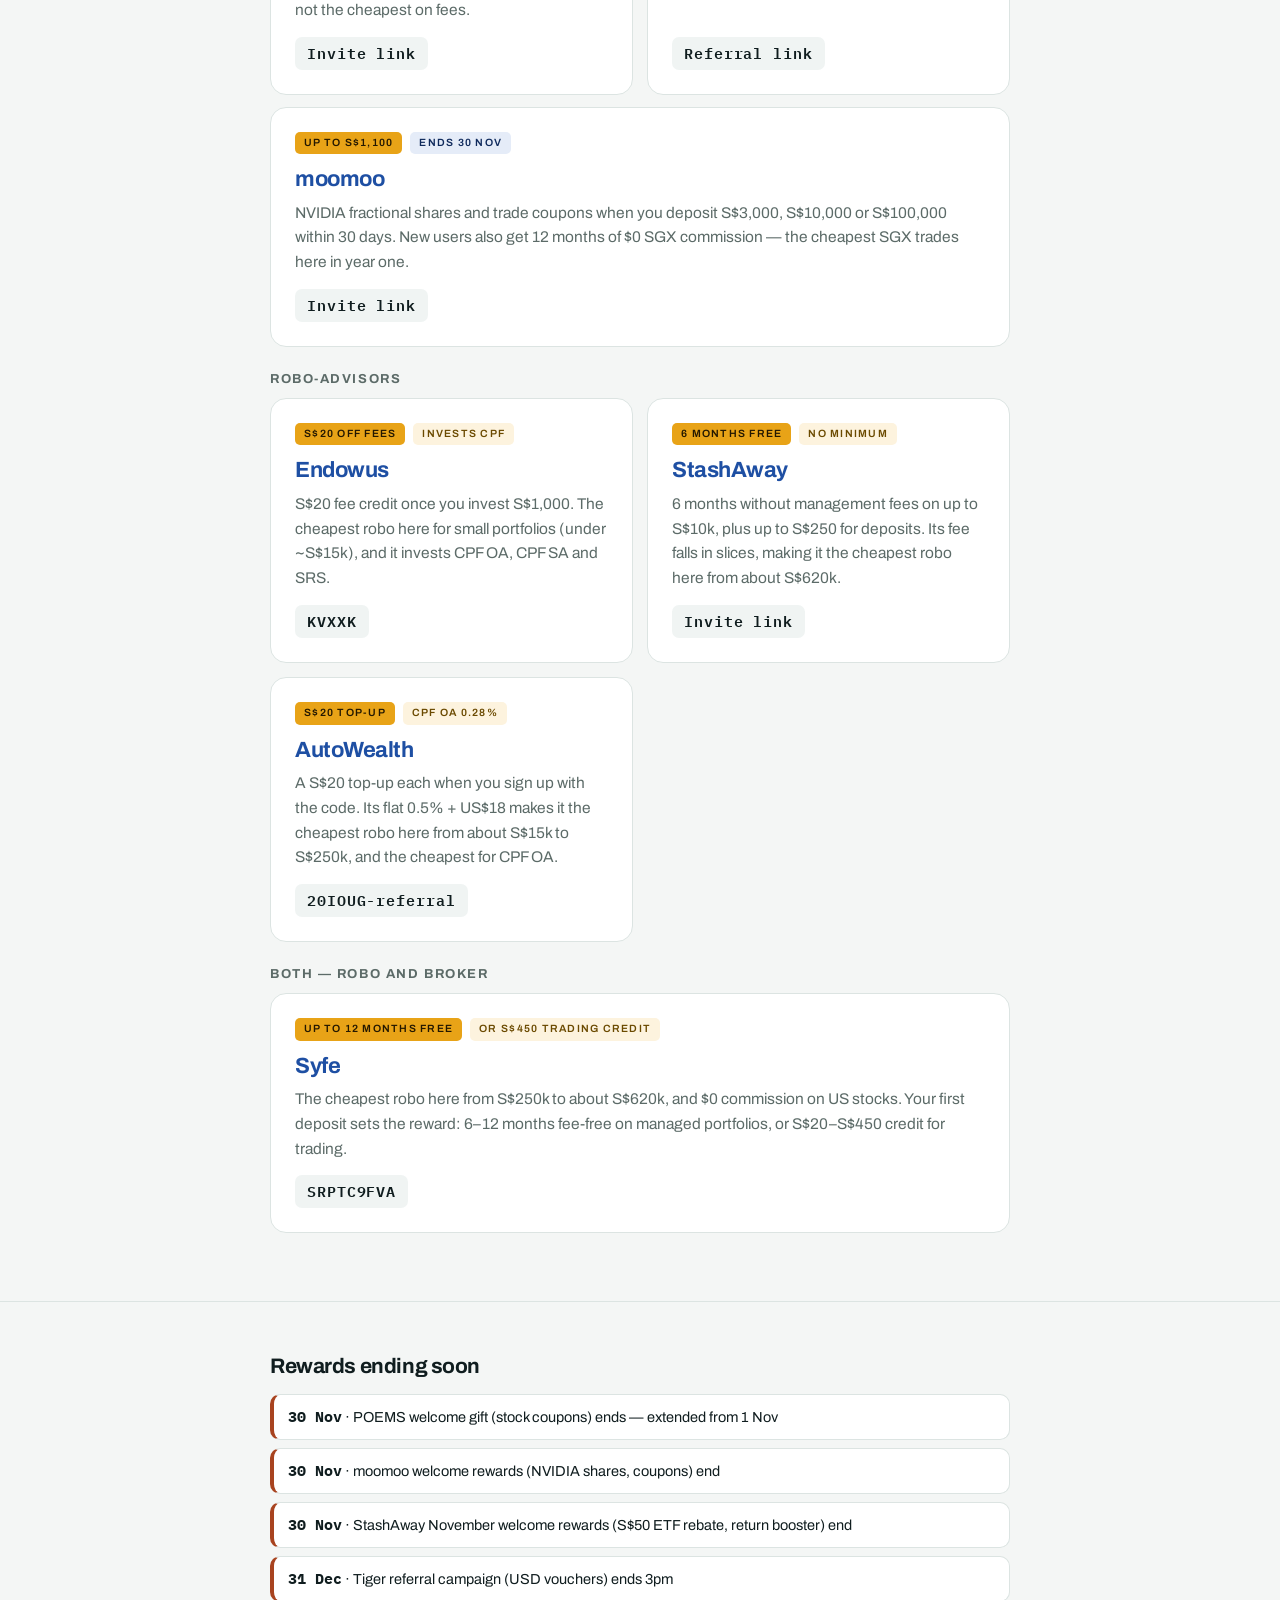
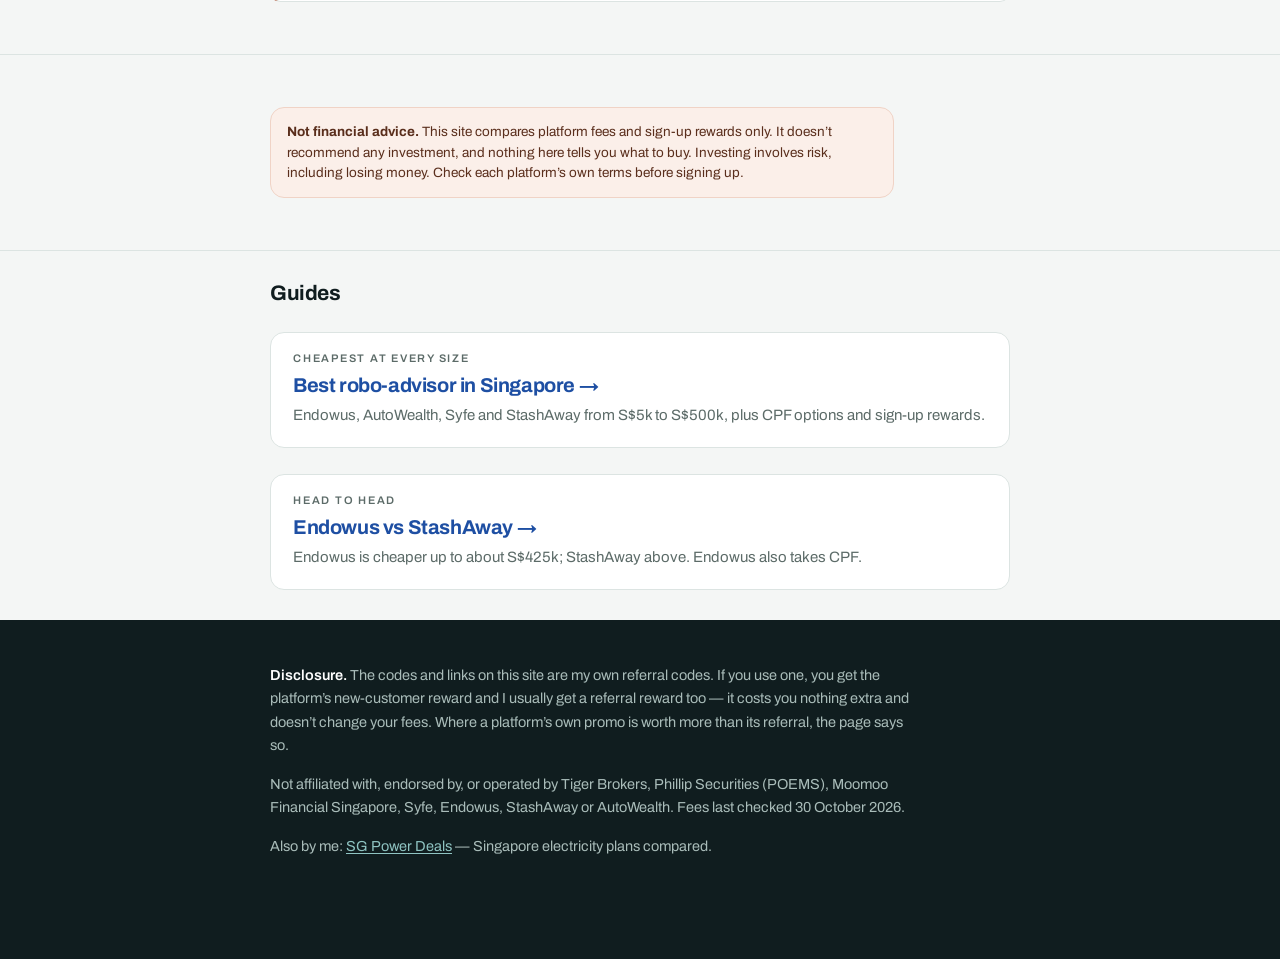
==== commit 12e0aca4: "Add files via upload" ====
--- a/index.html
+++ b/index.html
@@ -230,9 +230,9 @@
       <span class="code">KVXXK</span>
     </a>
     <a class="card" href="/stashaway-referral-code/">
-      <div class="top"><span class="pill">+3 months free</span><span class="pill q">No minimum</span></div>
+      <div class="top"><span class="pill">6 months free</span><span class="pill q">No minimum</span></div>
       <h3>StashAway</h3>
-      <p class="d">An extra 3 months without management fees. Its fee falls in slices, making it the cheapest robo here from about S$620k.</p>
+      <p class="d">6 months without management fees on up to S$10k, plus up to S$250 for deposits. Its fee falls in slices, making it the cheapest robo here from about S$620k.</p>
       <span class="code">Invite link</span>
     </a>
     <a class="card" href="/autowealth-referral-code/">
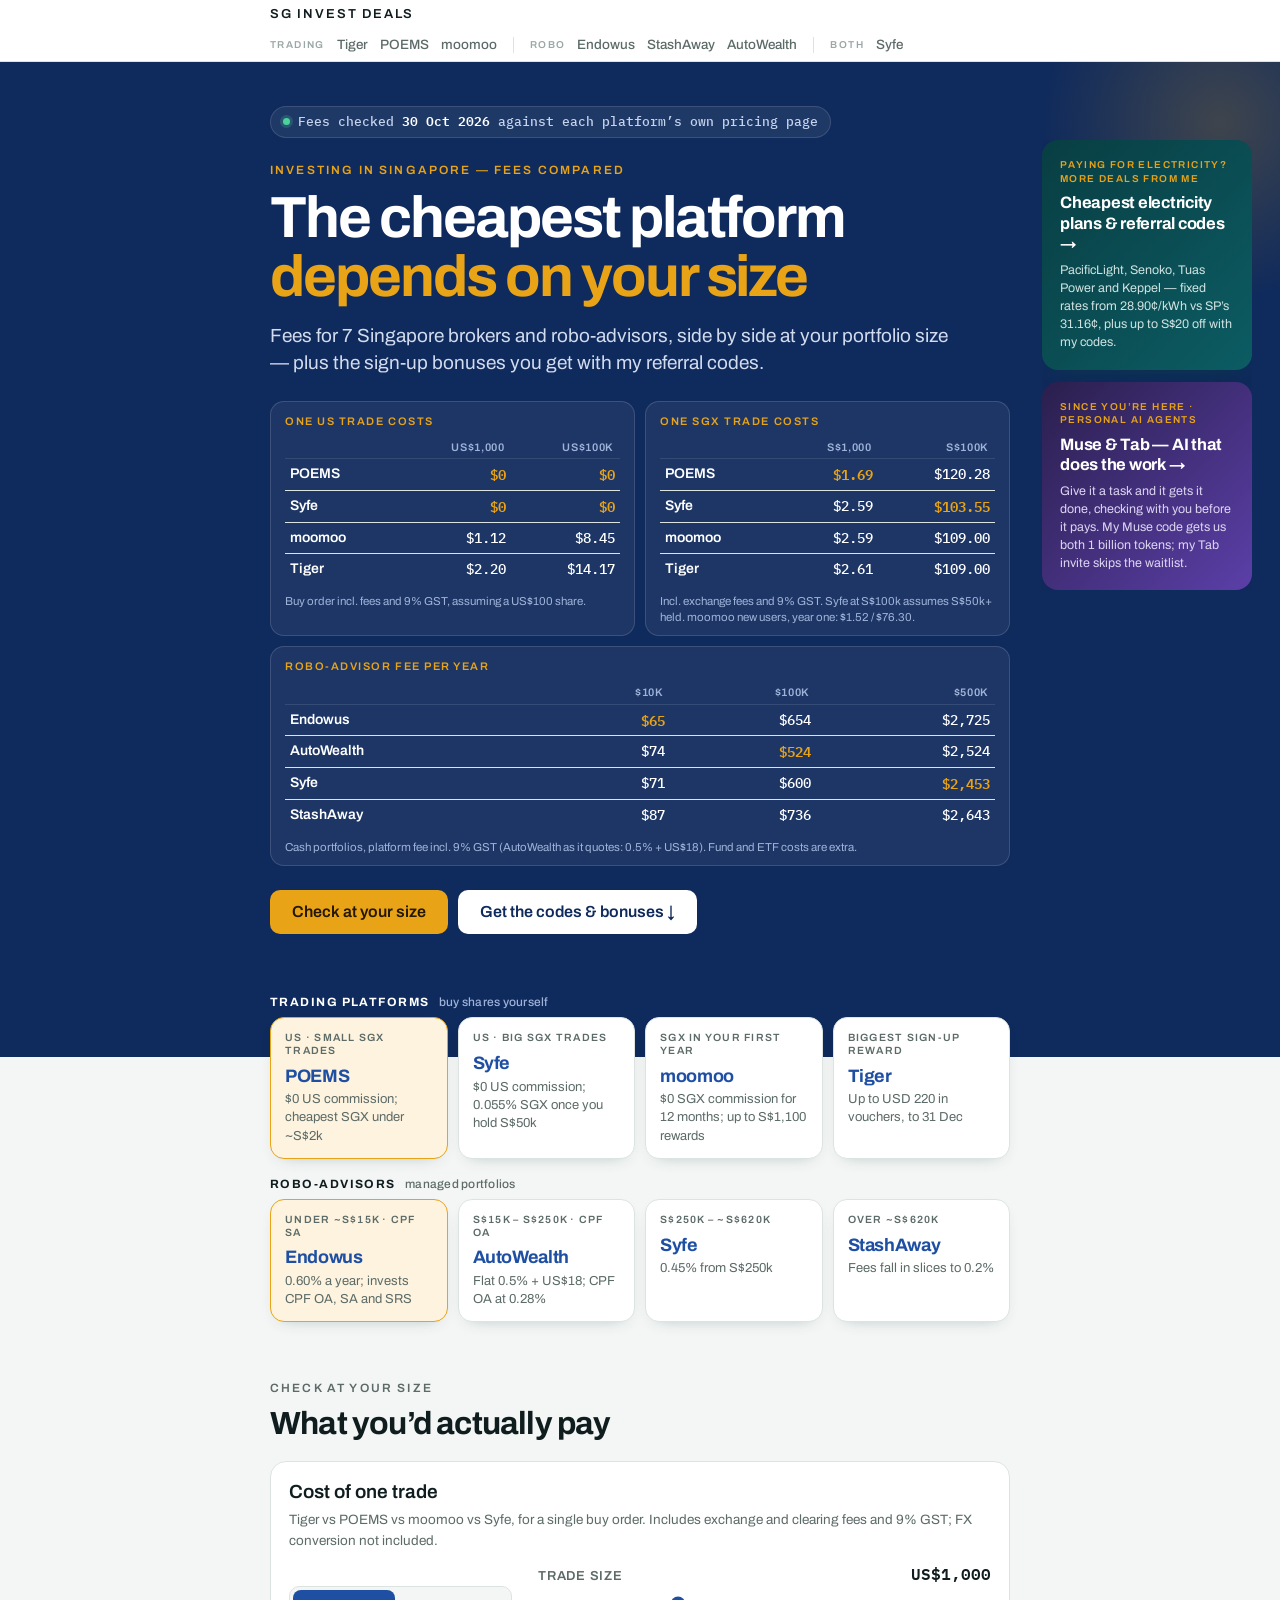
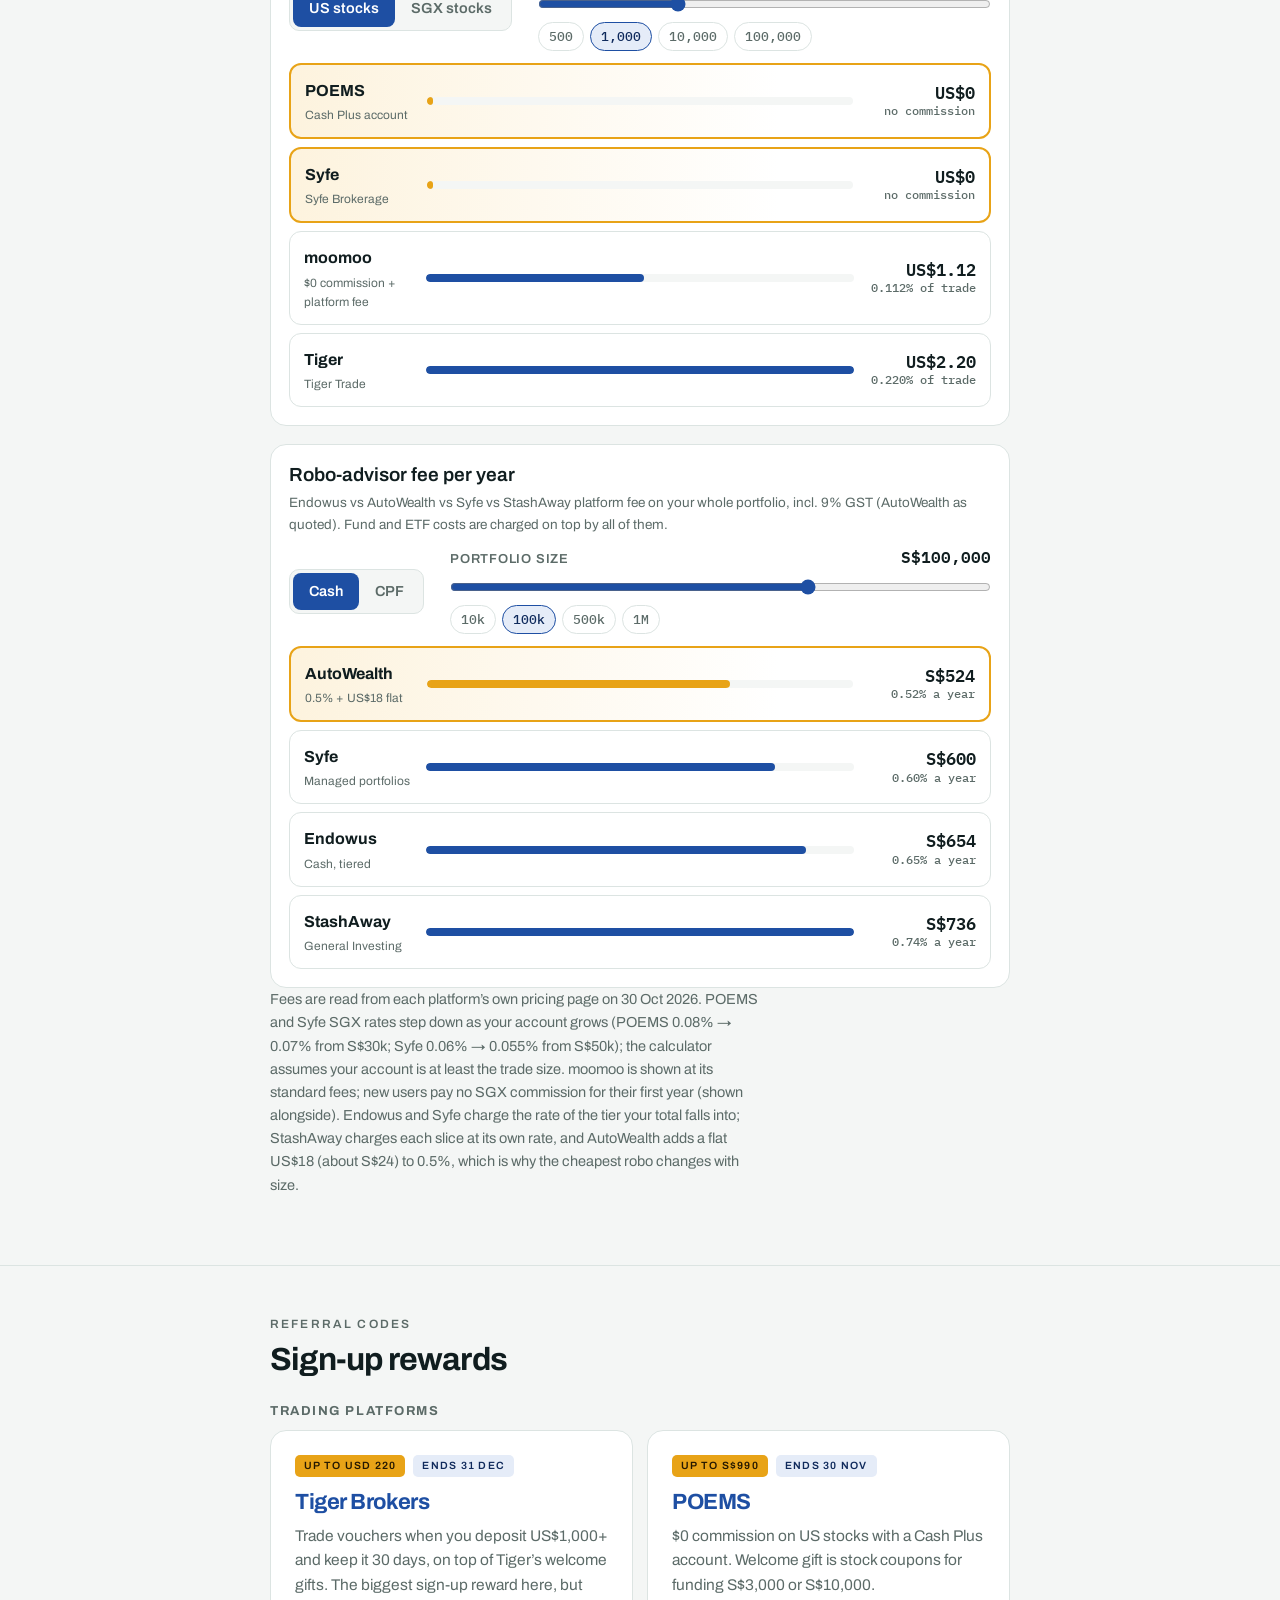
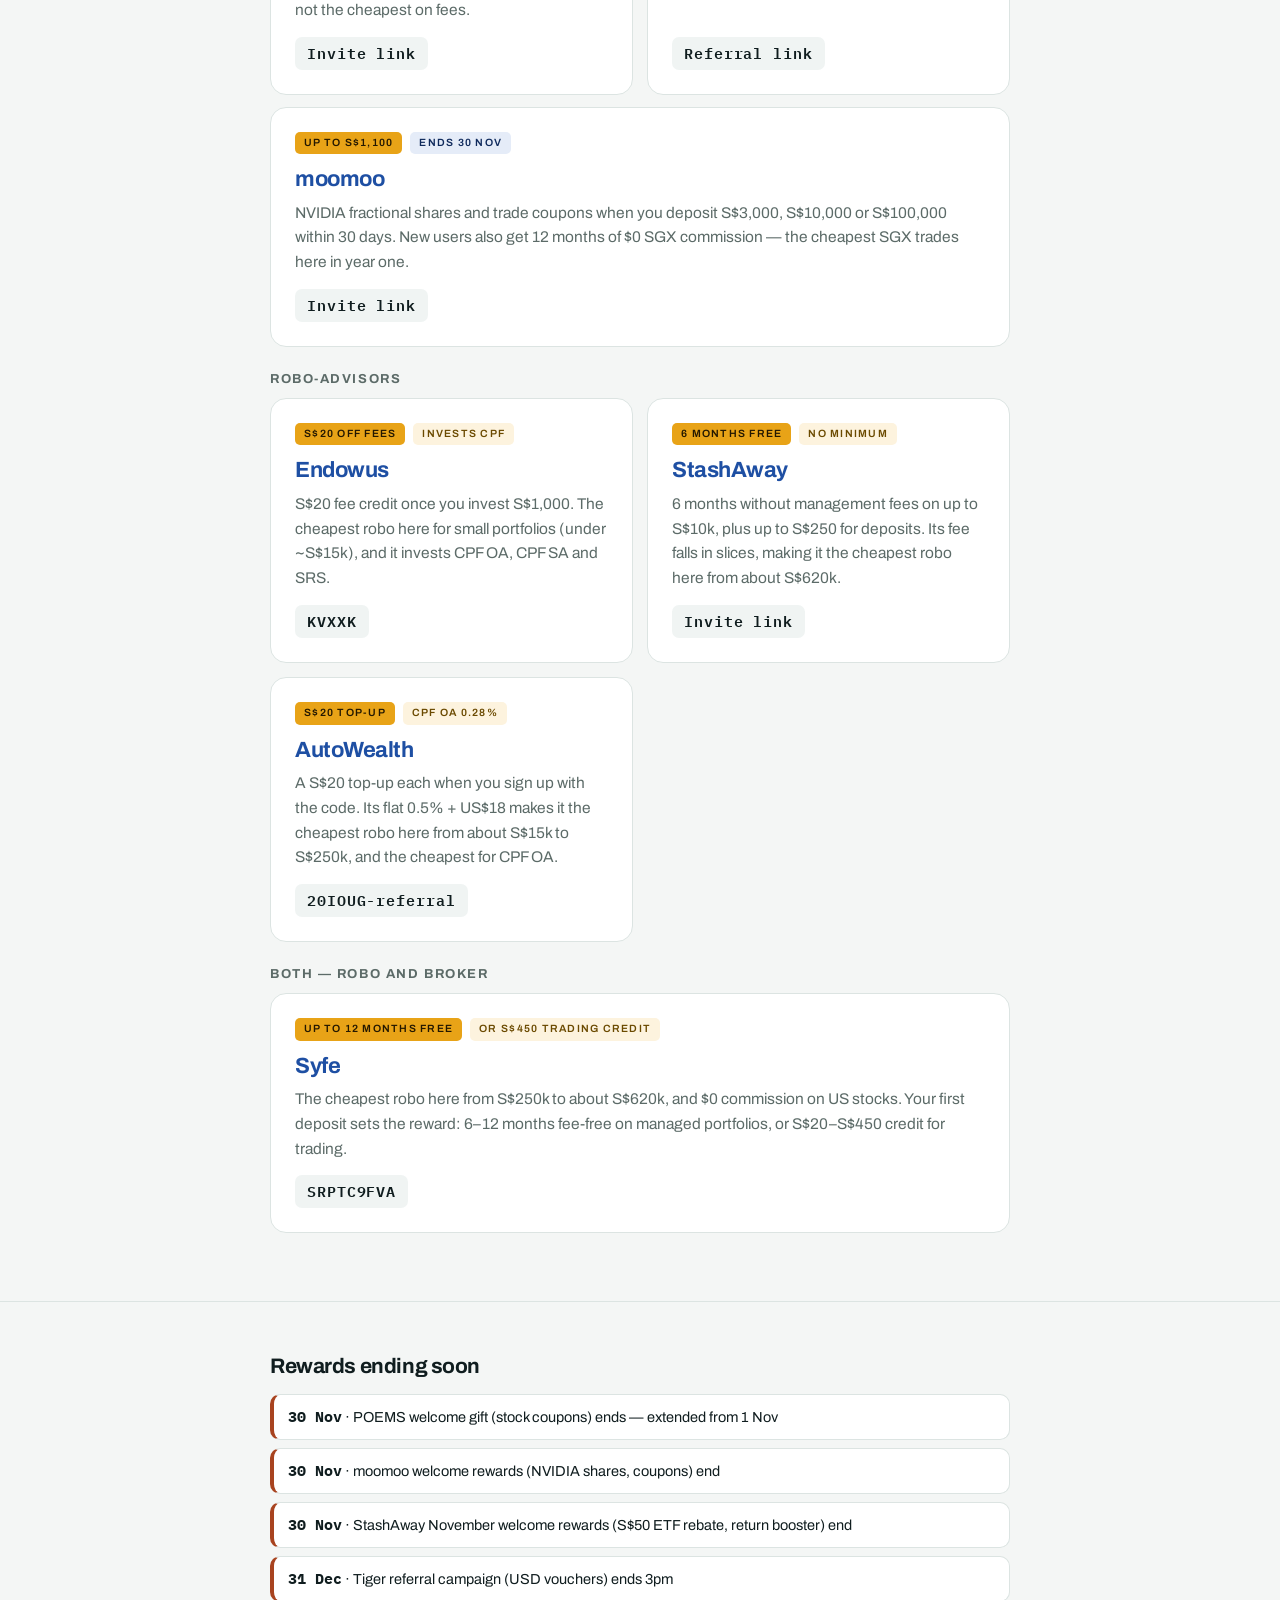
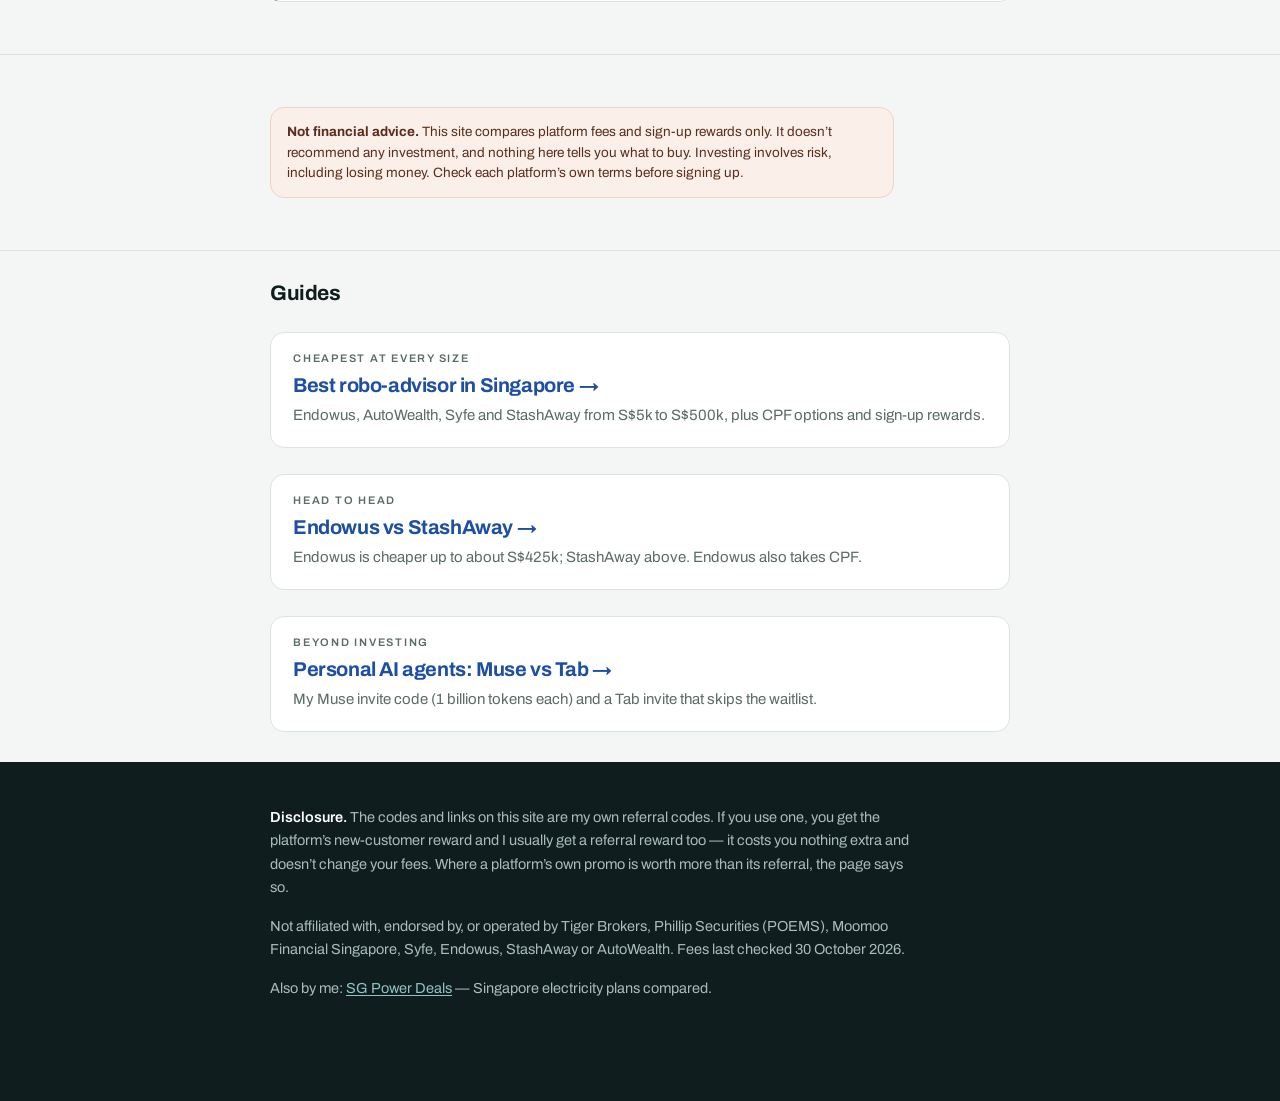
==== commit 870b2340: "AI agents: homepage card + guide link, multi-code copy (app.js/css), sitemap" ====
--- a/index.html
+++ b/index.html
@@ -255,10 +255,10 @@
       <div class="h">Cheapest electricity plans &amp; referral codes <span aria-hidden="true">→</span></div>
       <div class="d">PacificLight, Senoko, Tuas Power and Keppel — fixed rates from 28.90¢/kWh vs SP’s 31.16¢, plus up to S$20 off with my codes.</div>
     </a>
-    <a class="sister xtab ps-tab" href="https://tab.bot/r/4765BA41680D0801" rel="nofollow sponsored noopener" target="_blank">
-      <div class="k">Since you’re here · skip the waitlist</div>
-      <div class="h">Tab — an AI assistant you just text <span aria-hidden="true">→</span></div>
-      <div class="d">Text it on WhatsApp or iMessage to research, call and book things; it checks with you before it pays. Private beta with a waitlist — my invite link skips it. The free plan covers basic use.</div>
+    <a class="sister xtab ps-tab" href="/personal-ai-agents/">
+      <div class="k">Since you’re here · personal AI agents</div>
+      <div class="h">Muse &amp; Tab — AI that does the work <span aria-hidden="true">→</span></div>
+      <div class="d">Give it a task and it gets it done, checking with you before it pays. My Muse code gets us both 1 billion tokens; my Tab invite skips the waitlist.</div>
     </a>
   </div>
 </div></section>
@@ -289,6 +289,11 @@
     <div class="h">Endowus vs StashAway →</div>
     <div class="d">Endowus is cheaper up to about S$425k; StashAway above. Endowus also takes CPF.</div>
   </a>
+  <a class="also" href="/personal-ai-agents/">
+    <div class="k">Beyond investing</div>
+    <div class="h">Personal AI agents: Muse vs Tab →</div>
+    <div class="d">My Muse invite code (1 billion tokens each) and a Tab invite that skips the waitlist.</div>
+  </a>
 </div></section>
 
 
--- a/style.css
+++ b/style.css
@@ -494,3 +494,15 @@
     max-height:calc(100vh - 160px);overflow-y:auto;scrollbar-width:none}
   .sidestack .sister{position:static;width:auto;margin:0}
 }
+
+/* guide-page code boxes (22 Nov 2026) — copy a code without leaving the guide */
+.gcodes{display:grid;gap:12px;grid-template-columns:repeat(auto-fit,minmax(220px,1fr));margin:20px 0 8px}
+.gc{background:var(--teal-deep);color:#fff;border-radius:16px;padding:18px 18px 16px;display:flex;flex-direction:column;gap:10px}
+.gc .gk{font:600 10.5px/1.3 var(--sans);letter-spacing:.14em;text-transform:uppercase;color:#8FC4C2}
+.gc .gk b{color:var(--amber);font-weight:600}
+.gc .gv{font:600 24px/1 var(--mono);letter-spacing:.06em}
+.gc p{margin:0;font-size:14.5px;line-height:1.45;color:#D5E7E6}
+.gc p b{color:#fff;font-weight:600}
+.gc .acts{margin-top:auto}
+.gc .acts>*{padding:11px 16px;font-size:14.5px}
+.gc .said{margin-top:0}
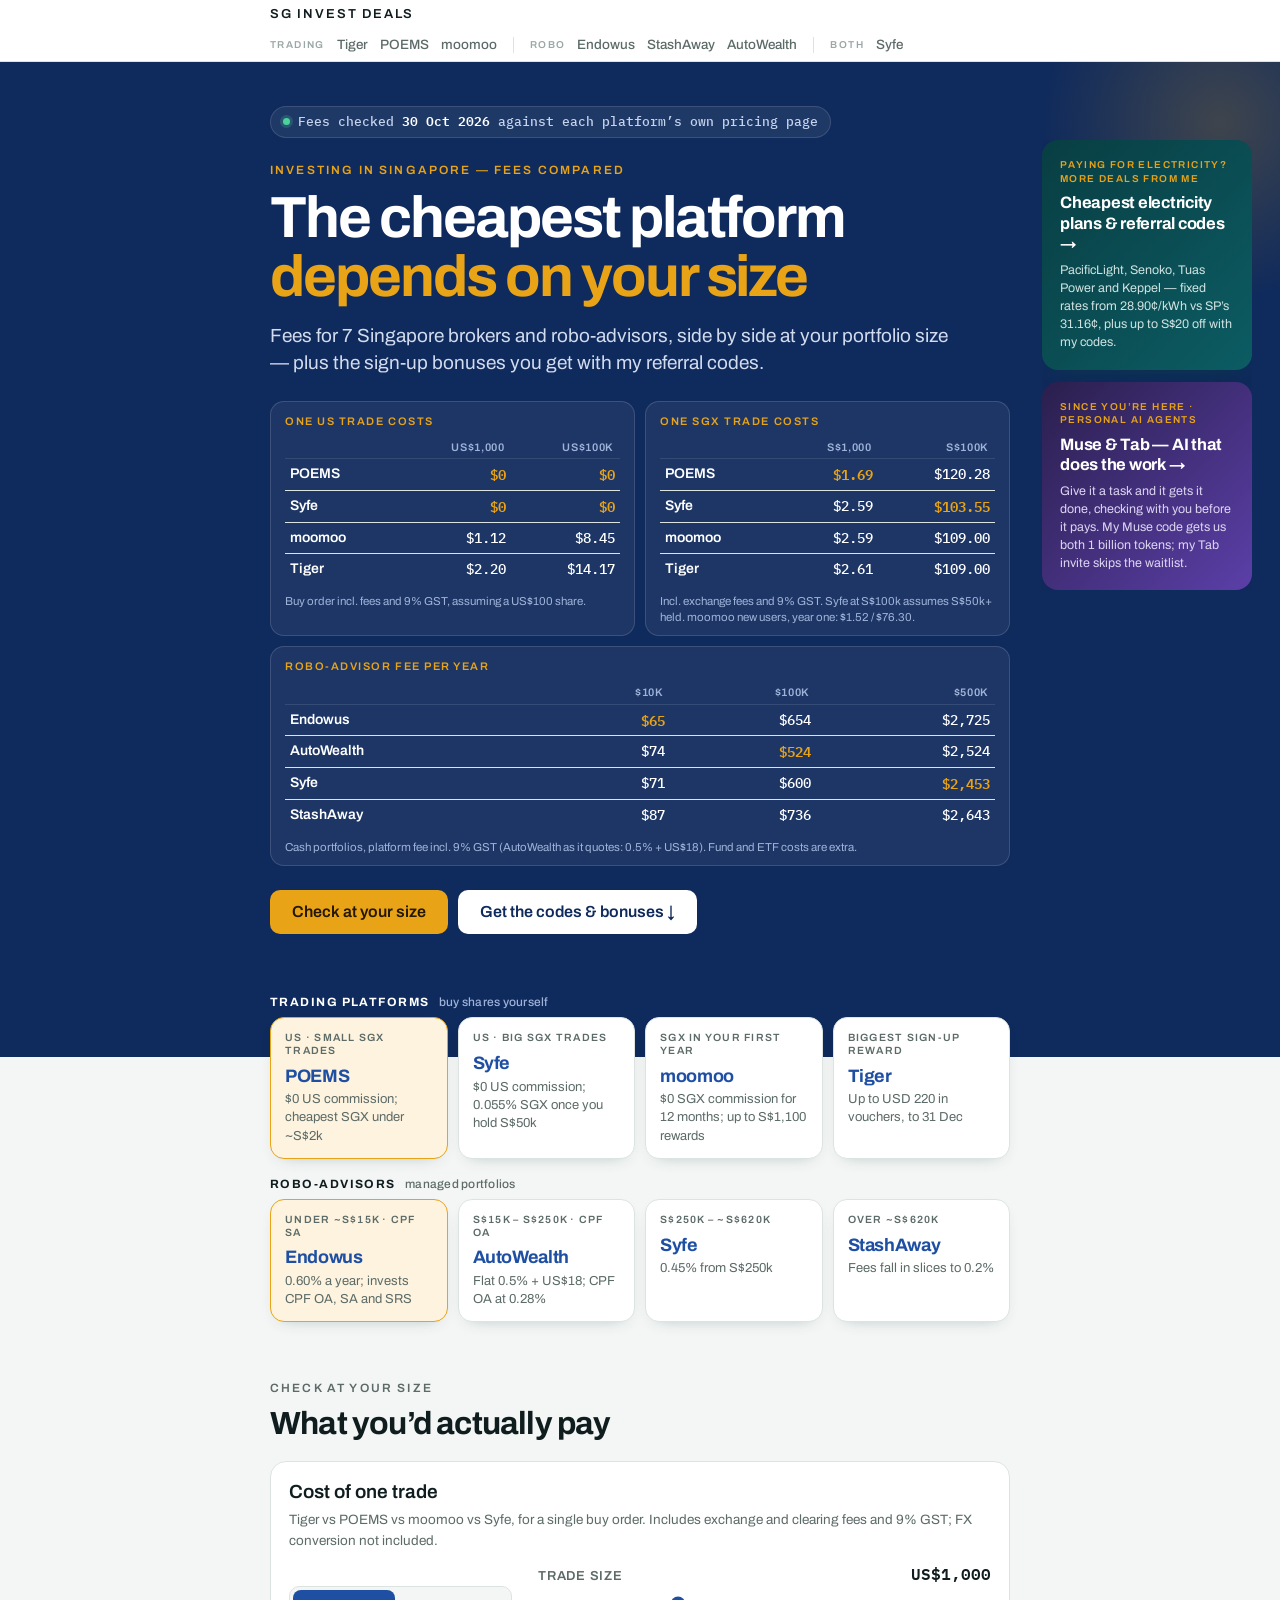
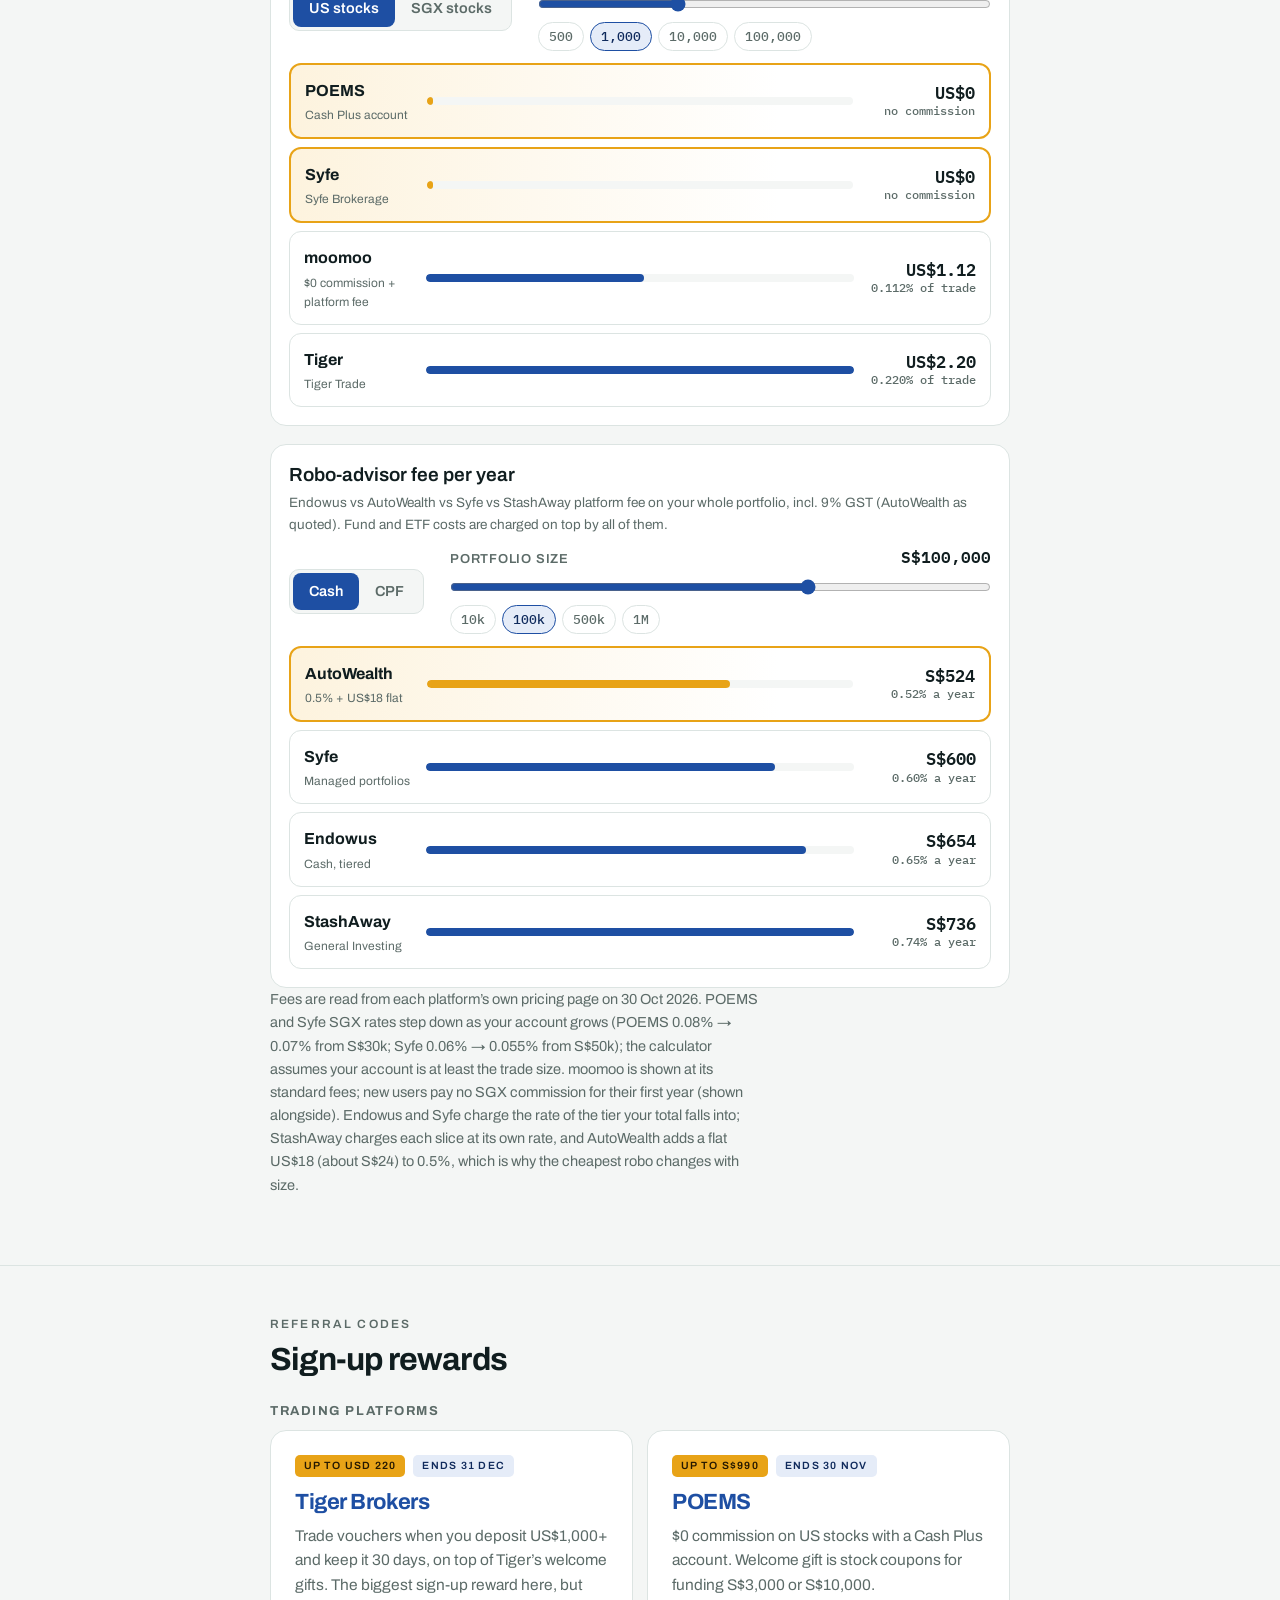
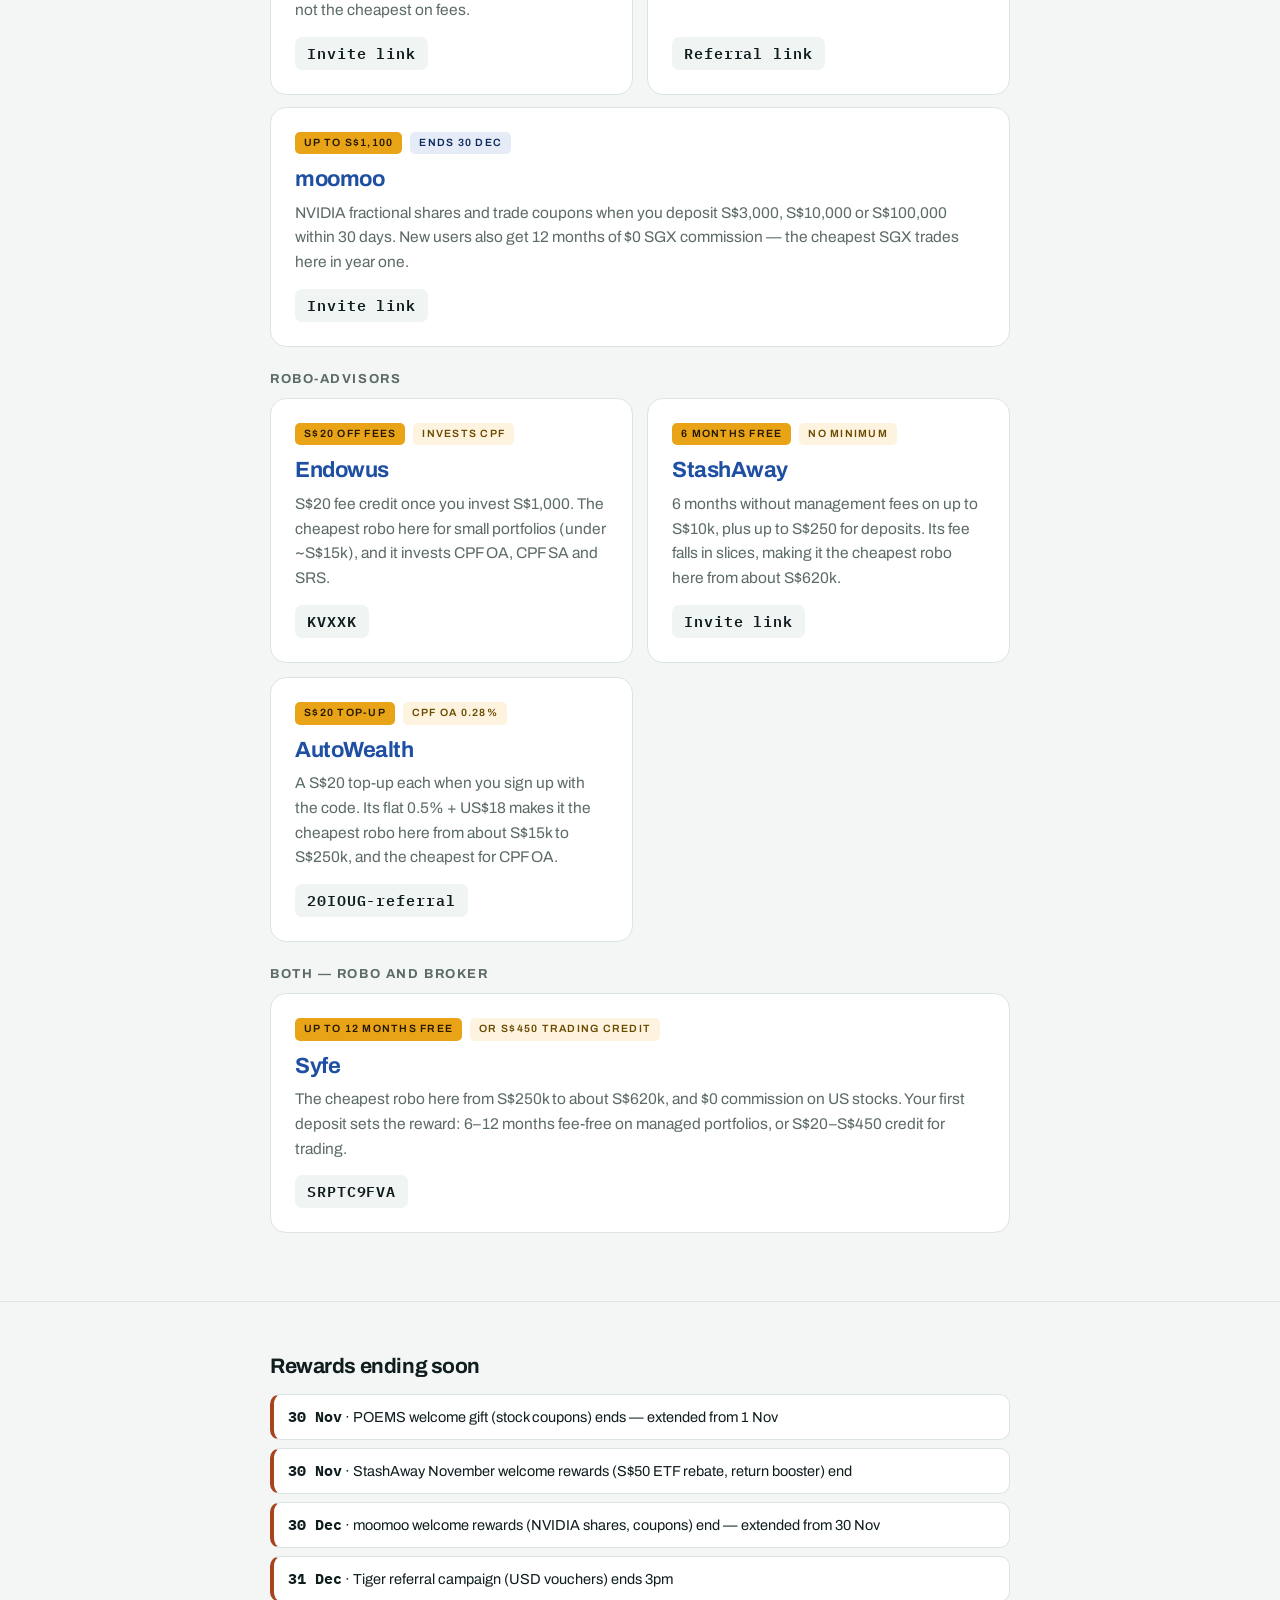
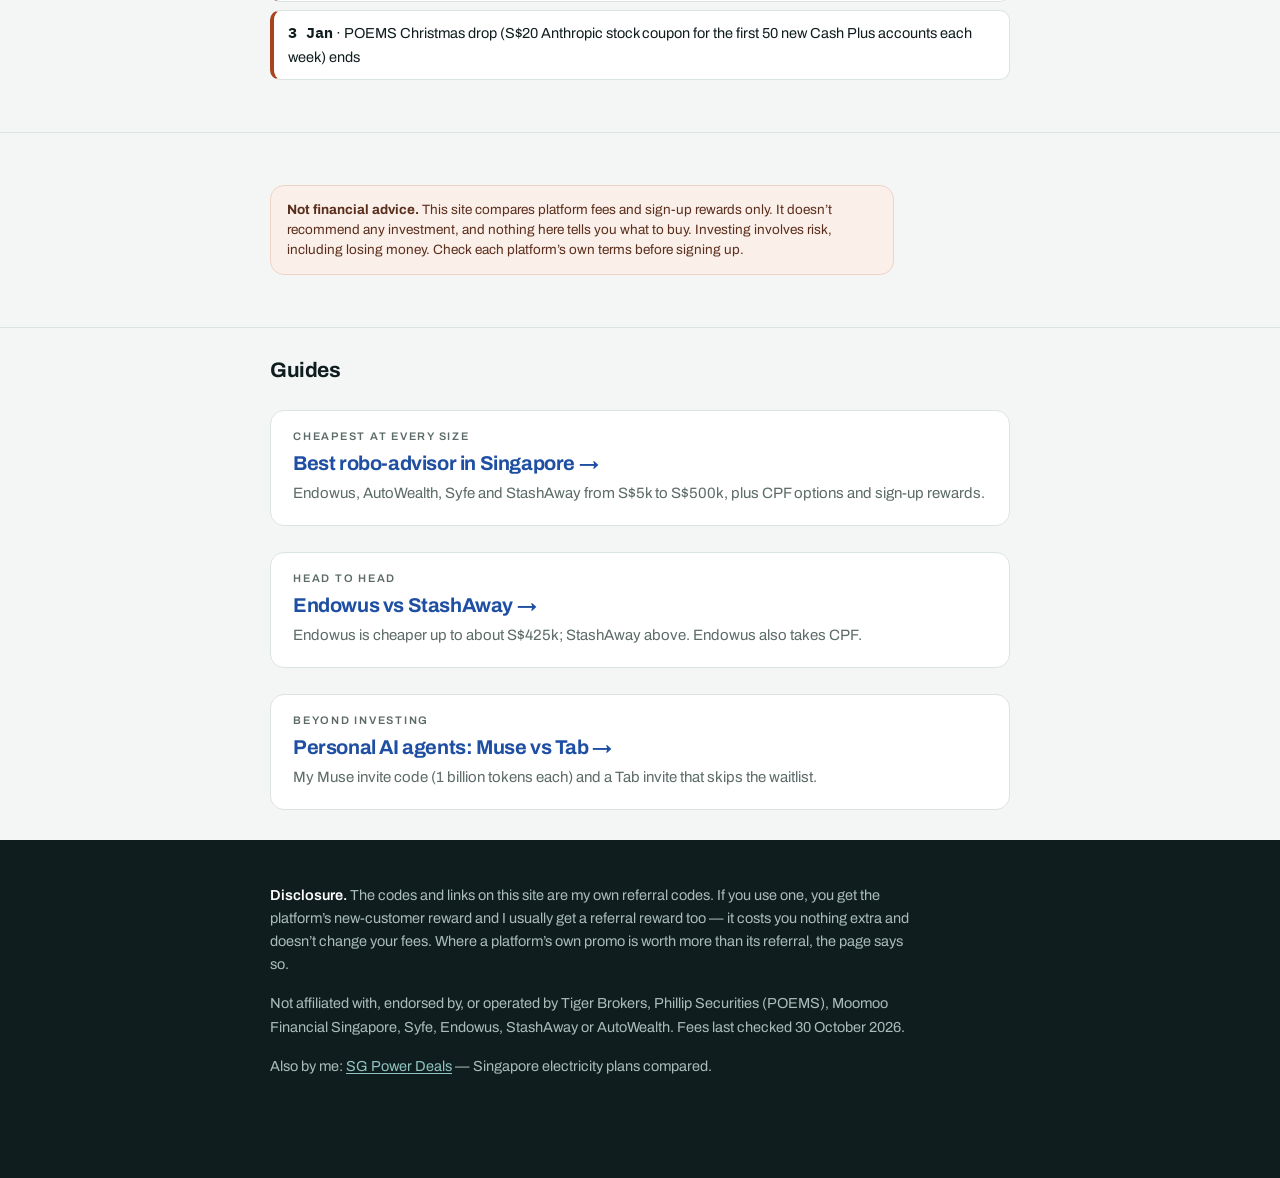
==== commit 7677de67: "Homepage: moomoo rewards to 30 Dec, POEMS Christmas drop; sitemap lastmods" ====
--- a/index.html
+++ b/index.html
@@ -216,7 +216,7 @@
     </a>
   </div>
   <a class="card wide" href="/moomoo-referral-code/">
-    <div class="top"><span class="pill">Up to S$1,100</span><span class="pill t">Ends 30 Nov</span></div>
+    <div class="top"><span class="pill">Up to S$1,100</span><span class="pill t">Ends 30 Dec</span></div>
     <h3>moomoo</h3>
     <p class="d">NVIDIA fractional shares and trade coupons when you deposit S$3,000, S$10,000 or S$100,000 within 30 days. New users also get 12 months of $0 SGX commission — the cheapest SGX trades here in year one.</p>
     <span class="code">Invite link</span>
@@ -267,9 +267,10 @@
   <h2 class="sm">Rewards ending soon</h2>
   <ul class="expiring">
     <li><b>30 Nov</b> · POEMS welcome gift (stock coupons) ends — extended from 1 Nov</li>
-    <li><b>30 Nov</b> · moomoo welcome rewards (NVIDIA shares, coupons) end</li>
     <li><b>30 Nov</b> · StashAway November welcome rewards (S$50 ETF rebate, return booster) end</li>
+    <li><b>30 Dec</b> · moomoo welcome rewards (NVIDIA shares, coupons) end — extended from 30 Nov</li>
     <li><b>31 Dec</b> · Tiger referral campaign (USD vouchers) ends 3pm</li>
+    <li><b>3 Jan</b> · POEMS Christmas drop (S$20 Anthropic stock coupon for the first 50 new Cash Plus accounts each week) ends</li>
   </ul>
 </div></section>
 
